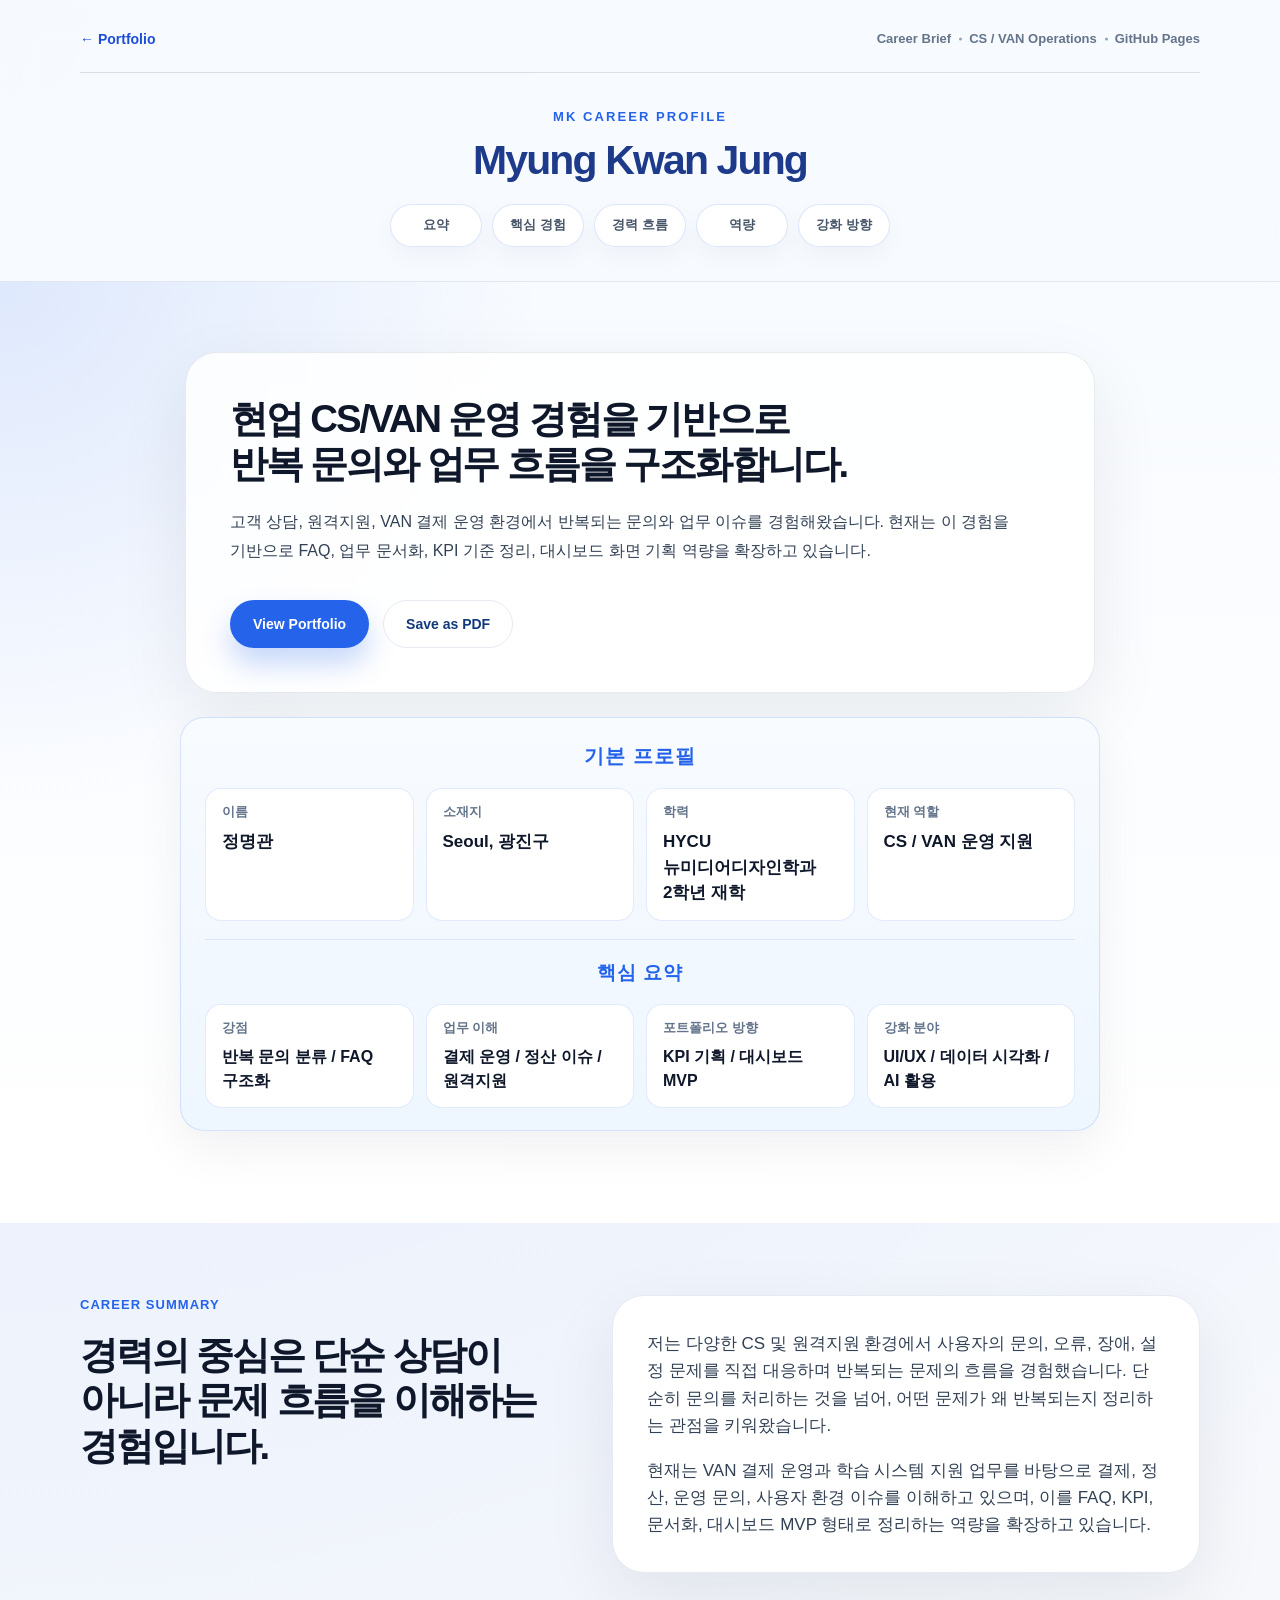
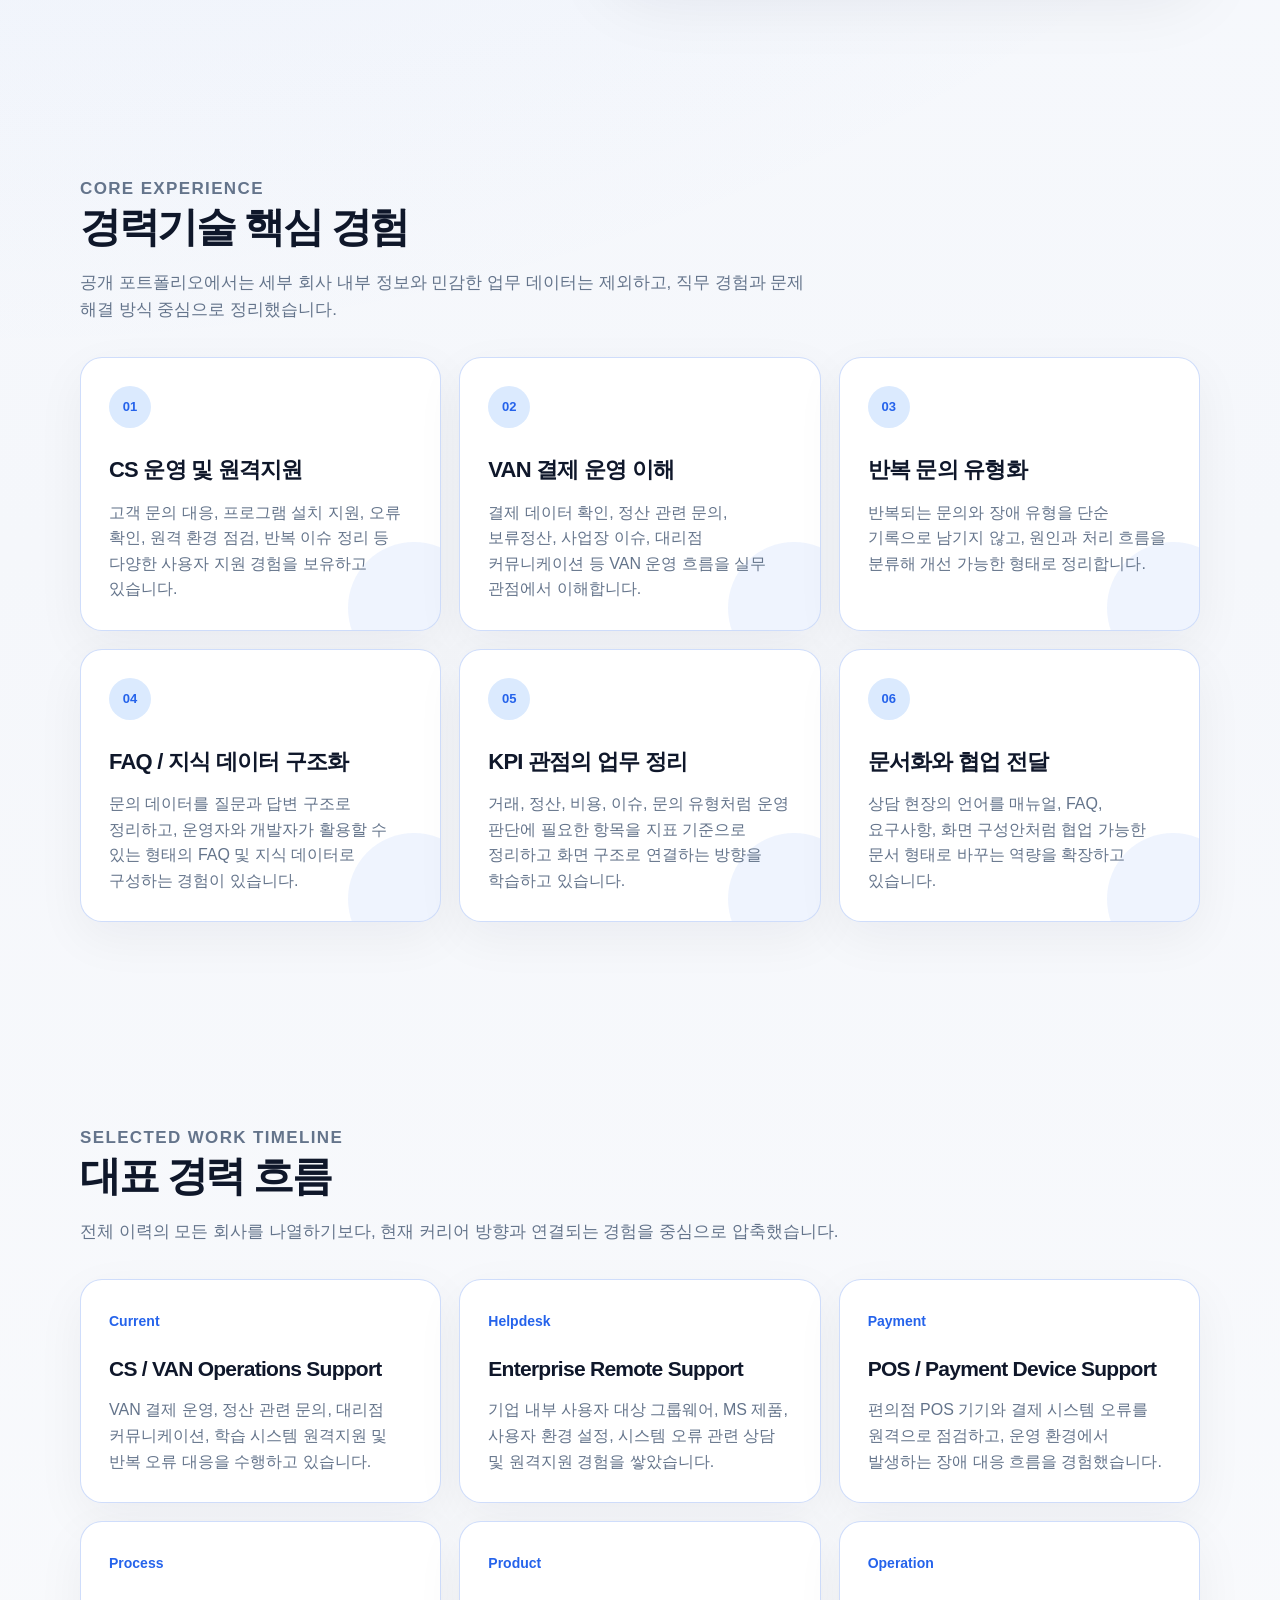
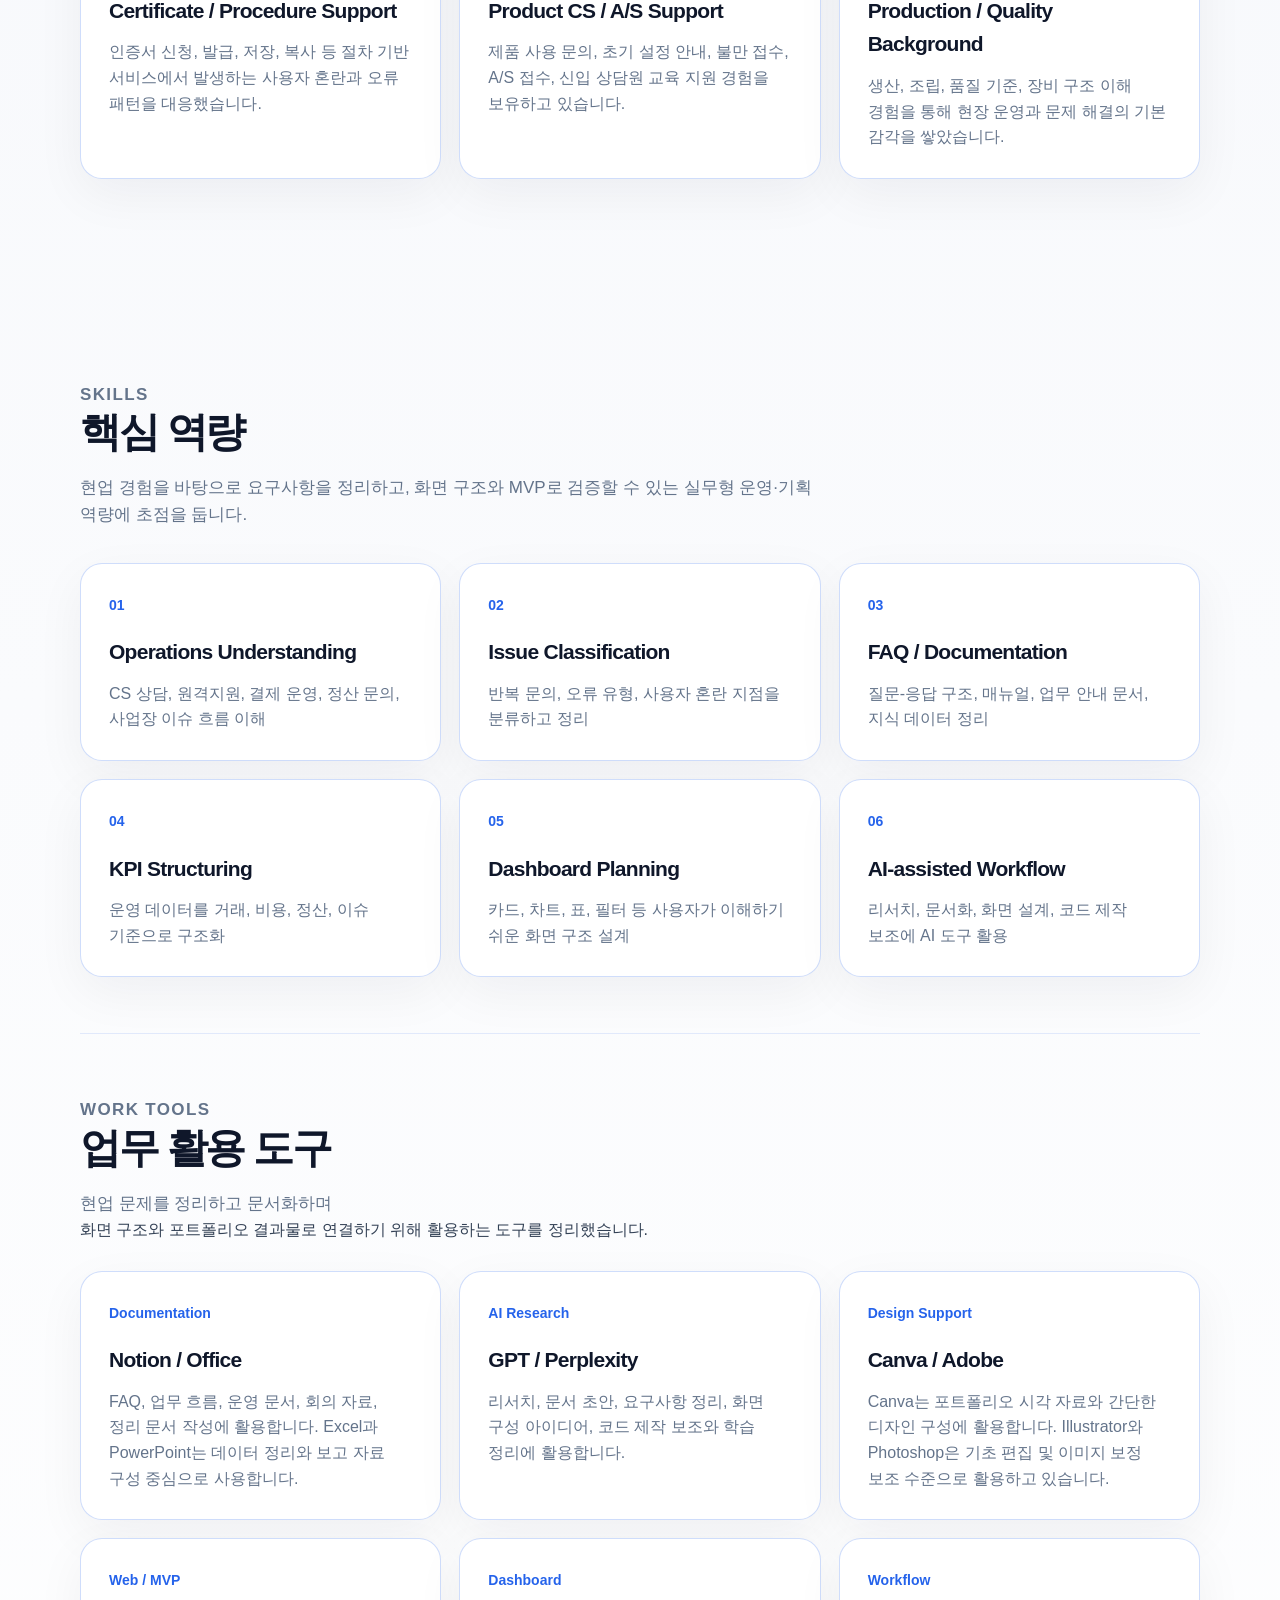
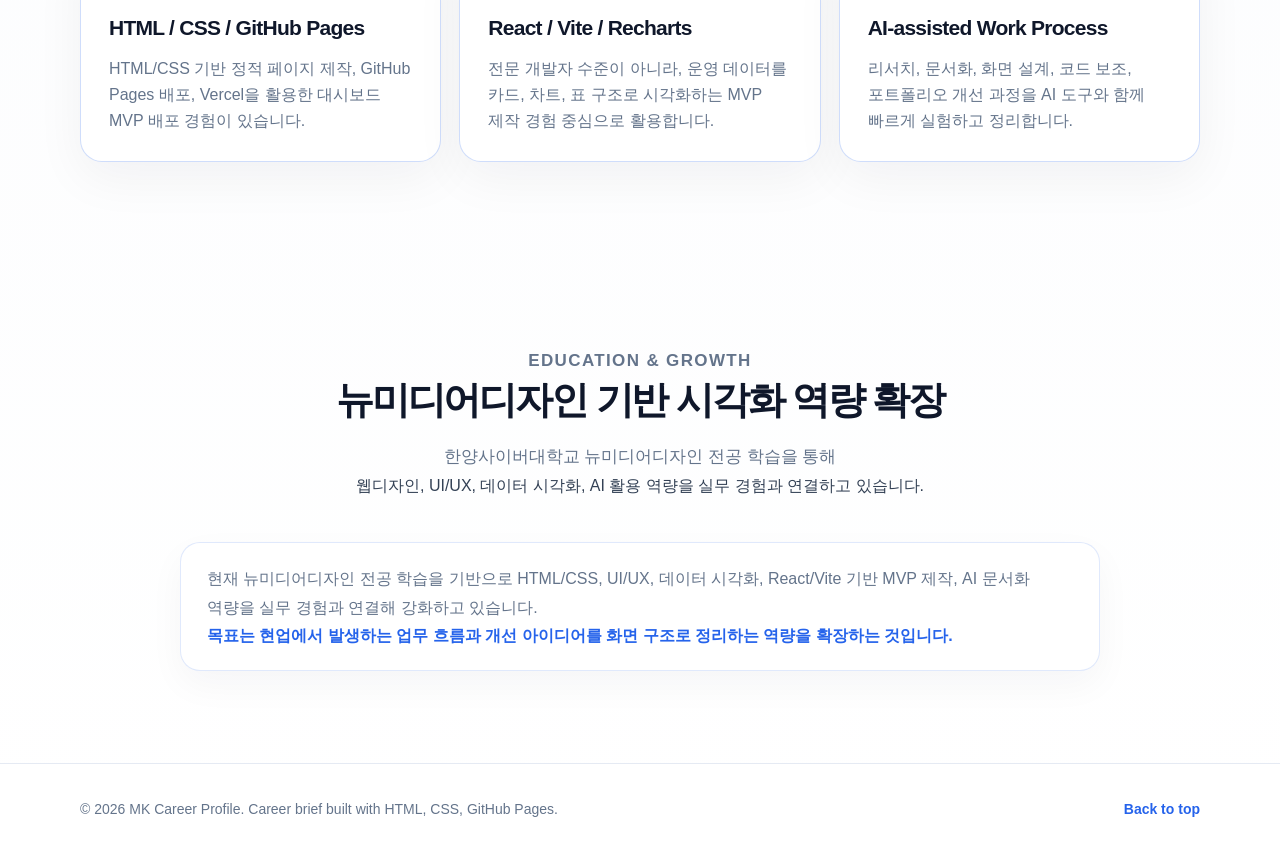
==== career.html @ b39b767b "Add final career positioning highlight" ====
<!DOCTYPE html>
<html lang="ko">
<head>
  <meta charset="UTF-8" />
  <meta name="viewport" content="width=device-width, initial-scale=1.0" />

  <title>MK Career Profile</title>

  <meta
    name="description"
    content="CS/VAN 운영 경험을 기반으로 반복 문의, 원격지원, FAQ 구조화, KPI 기획, 업무 시각화 역량을 정리한 MK의 경력기술서형 커리어 페이지입니다."
  />

  <link rel="stylesheet" href="./style.css" />
</head>

<body>
  <header class="career-document-header">
    <div class="container career-header-inner">
      <div class="career-header-top">
        <a href="./index.html" class="career-back-link">← Portfolio</a>

        <div class="career-header-meta">
          <span>Career Brief</span>
          <span>CS / VAN Operations</span>
          <span>GitHub Pages</span>
        </div>
      </div>

      <div class="career-title-row career-title-center">
        <div class="career-name-block">
          <p class="career-label">MK Career Profile</p>
          <h1>Myung Kwan Jung</h1>
        </div>

        <nav class="career-page-nav" aria-label="career page navigation">
          <a href="#summary">요약</a>
          <a href="#experience">핵심 경험</a>
          <a href="#timeline">경력 흐름</a>
          <a href="#skills">역량</a>
          <a href="#education">강화 방향</a>
        </nav>
      </div>
    </div>
  </header>

  <main id="top">
    <section class="career-intro section">
      <div class="container career-intro-stack">
        <div class="career-intro-main career-intro-compact">
          <h2>
            현업 CS/VAN 운영 경험을 기반으로<br />
            반복 문의와 업무 흐름을 구조화합니다.
          </h2>

          <p>
            고객 상담, 원격지원, VAN 결제 운영 환경에서 반복되는 문의와 업무 이슈를 경험해왔습니다.
            현재는 이 경험을 기반으로 FAQ, 업무 문서화, KPI 기준 정리, 대시보드 화면 기획 역량을
            확장하고 있습니다.
          </p>

          <div class="career-intro-actions">
            <a class="btn btn-primary" href="./index.html">
              View Portfolio
            </a>

            <button class="btn btn-secondary no-print" type="button" onclick="window.print()">
              Save as PDF
            </button>
          </div>
        </div>

        <aside class="career-profile-summary" aria-label="profile and career summary">
          <div class="summary-block">
            <p class="summary-strip-title">기본 프로필</p>

            <dl class="summary-strip-list">
              <div>
                <dt>이름</dt>
                <dd>정명관</dd> 
              </div>

              <div>
                <dt>소재지</dt>
                <dd>Seoul, 광진구</dd>
              </div>

              <div>
                <dt>학력</dt>
                <dd>HYCU 뉴미디어디자인학과 2학년 재학</dd>
              </div>

              <div>
                <dt>현재 역할</dt>
                <dd>CS / VAN 운영 지원</dd>
              </div>
            </dl>
          </div>

          <div class="summary-block">
            <p class="summary-strip-title">핵심 요약</p>

            <dl class="summary-strip-list">
              <div>
                <dt>강점</dt>
                <dd>반복 문의 분류 / FAQ 구조화</dd>
              </div>

              <div>
                <dt>업무 이해</dt>
                <dd>결제 운영 / 정산 이슈 / 원격지원</dd>
              </div>

              <div>
                <dt>포트폴리오 방향</dt>
                <dd>KPI 기획 / 대시보드 MVP</dd>
              </div>

              <div>
                <dt>강화 분야</dt>
                <dd>UI/UX / 데이터 시각화 / AI 활용</dd>
              </div>
            </dl>
          </div>
        </aside>
      </div>
    </section>

    <section id="summary" class="section about-section">
      <div class="container two-column">
        <div>
          <p class="section-kicker">Career Summary</p>
          <h2>경력의 중심은 단순 상담이 아니라 문제 흐름을 이해하는 경험입니다.</h2>
        </div>

        <div class="text-block">
          <p>
            저는 다양한 CS 및 원격지원 환경에서 사용자의 문의, 오류, 장애,
            설정 문제를 직접 대응하며 반복되는 문제의 흐름을 경험했습니다.
            단순히 문의를 처리하는 것을 넘어, 어떤 문제가 왜 반복되는지
            정리하는 관점을 키워왔습니다.
          </p>

          <p>
            현재는 VAN 결제 운영과 학습 시스템 지원 업무를 바탕으로
            결제, 정산, 운영 문의, 사용자 환경 이슈를 이해하고 있으며,
            이를 FAQ, KPI, 문서화, 대시보드 MVP 형태로 정리하는 역량을
            확장하고 있습니다.
          </p>
        </div>
      </div>
    </section>

    <section id="experience" class="section">
      <div class="container">
        <div class="section-heading">
          <p class="section-kicker">Core Experience</p>
          <h2>경력기술 핵심 경험</h2>
          <p>
            공개 포트폴리오에서는 세부 회사 내부 정보와 민감한 업무 데이터는 제외하고,
            직무 경험과 문제 해결 방식 중심으로 정리했습니다.
          </p>
        </div>

        <div class="card-grid">
          <article class="info-card">
            <span class="card-number">01</span>
            <h3>CS 운영 및 원격지원</h3>
            <p>
              고객 문의 대응, 프로그램 설치 지원, 오류 확인, 원격 환경 점검,
              반복 이슈 정리 등 다양한 사용자 지원 경험을 보유하고 있습니다.
            </p>
          </article>

          <article class="info-card">
            <span class="card-number">02</span>
            <h3>VAN 결제 운영 이해</h3>
            <p>
              결제 데이터 확인, 정산 관련 문의, 보류정산, 사업장 이슈,
              대리점 커뮤니케이션 등 VAN 운영 흐름을 실무 관점에서 이해합니다.
            </p>
          </article>

          <article class="info-card">
            <span class="card-number">03</span>
            <h3>반복 문의 유형화</h3>
            <p>
              반복되는 문의와 장애 유형을 단순 기록으로 남기지 않고,
              원인과 처리 흐름을 분류해 개선 가능한 형태로 정리합니다.
            </p>
          </article>

          <article class="info-card">
            <span class="card-number">04</span>
            <h3>FAQ / 지식 데이터 구조화</h3>
            <p>
              문의 데이터를 질문과 답변 구조로 정리하고, 운영자와 개발자가
              활용할 수 있는 형태의 FAQ 및 지식 데이터로 구성하는 경험이 있습니다.
            </p>
          </article>

          <article class="info-card">
            <span class="card-number">05</span>
            <h3>KPI 관점의 업무 정리</h3>
            <p>
              거래, 정산, 비용, 이슈, 문의 유형처럼 운영 판단에 필요한 항목을
              지표 기준으로 정리하고 화면 구조로 연결하는 방향을 학습하고 있습니다.
            </p>
          </article>

          <article class="info-card">
            <span class="card-number">06</span>
            <h3>문서화와 협업 전달</h3>
            <p>
              상담 현장의 언어를 매뉴얼, FAQ, 요구사항, 화면 구성안처럼
              협업 가능한 문서 형태로 바꾸는 역량을 확장하고 있습니다.
            </p>
          </article>
        </div>
      </div>
    </section>

    <section id="timeline" class="section">
      <div class="container">
        <div class="section-heading">
          <p class="section-kicker">Selected Work Timeline</p>
          <h2>대표 경력 흐름</h2>
          <p>
            전체 이력의 모든 회사를 나열하기보다, 현재 커리어 방향과 연결되는
            경험을 중심으로 압축했습니다.
          </p>
        </div>

        <div class="process-grid">
          <article class="process-card">
            <span>Current</span>
            <h3>CS / VAN Operations Support</h3>
            <p>
              VAN 결제 운영, 정산 관련 문의, 대리점 커뮤니케이션,
              학습 시스템 원격지원 및 반복 오류 대응을 수행하고 있습니다.
            </p>
          </article>

          <article class="process-card">
            <span>Helpdesk</span>
            <h3>Enterprise Remote Support</h3>
            <p>
              기업 내부 사용자 대상 그룹웨어, MS 제품, 사용자 환경 설정,
              시스템 오류 관련 상담 및 원격지원 경험을 쌓았습니다.
            </p>
          </article>

          <article class="process-card">
            <span>Payment</span>
            <h3>POS / Payment Device Support</h3>
            <p>
              편의점 POS 기기와 결제 시스템 오류를 원격으로 점검하고,
              운영 환경에서 발생하는 장애 대응 흐름을 경험했습니다.
            </p>
          </article>

          <article class="process-card">
            <span>Process</span>
            <h3>Certificate / Procedure Support</h3>
            <p>
              인증서 신청, 발급, 저장, 복사 등 절차 기반 서비스에서 발생하는
              사용자 혼란과 오류 패턴을 대응했습니다.
            </p>
          </article>

          <article class="process-card">
            <span>Product</span>
            <h3>Product CS / A/S Support</h3>
            <p>
              제품 사용 문의, 초기 설정 안내, 불만 접수, A/S 접수,
              신입 상담원 교육 지원 경험을 보유하고 있습니다.
            </p>
          </article>

          <article class="process-card">
            <span>Operation</span>
            <h3>Production / Quality Background</h3>
            <p>
              생산, 조립, 품질 기준, 장비 구조 이해 경험을 통해
              현장 운영과 문제 해결의 기본 감각을 쌓았습니다.
            </p>
          </article>
        </div>
      </div>
    </section>

    <section id="skills" class="section">
      <div class="container">
        <div class="section-heading">
          <p class="section-kicker">Skills</p>
          <h2>핵심 역량</h2>
          <p>
            현업 경험을 바탕으로 요구사항을 정리하고, 화면 구조와 MVP로 검증할 수 있는
            실무형 운영·기획 역량에 초점을 둡니다.
          </p>
        </div>

        <div class="process-grid">
          <article class="process-card">
            <span>01</span>
            <h3>Operations Understanding</h3>
            <p>CS 상담, 원격지원, 결제 운영, 정산 문의, 사업장 이슈 흐름 이해</p>
          </article>

          <article class="process-card">
            <span>02</span>
            <h3>Issue Classification</h3>
            <p>반복 문의, 오류 유형, 사용자 혼란 지점을 분류하고 정리</p>
          </article>

          <article class="process-card">
            <span>03</span>
            <h3>FAQ / Documentation</h3>
            <p>질문-응답 구조, 매뉴얼, 업무 안내 문서, 지식 데이터 정리</p>
          </article>

          <article class="process-card">
            <span>04</span>
            <h3>KPI Structuring</h3>
            <p>운영 데이터를 거래, 비용, 정산, 이슈 기준으로 구조화</p>
          </article>

          <article class="process-card">
            <span>05</span>
            <h3>Dashboard Planning</h3>
            <p>카드, 차트, 표, 필터 등 사용자가 이해하기 쉬운 화면 구조 설계</p>
          </article>

          <article class="process-card">
            <span>06</span>
            <h3>AI-assisted Workflow</h3>
            <p>리서치, 문서화, 화면 설계, 코드 제작 보조에 AI 도구 활용</p>
          </article>
        </div>

        <div class="tool-stack-panel">
          <div class="section-heading tool-stack-heading">
            <p class="section-kicker">Work Tools</p>
            <h2>업무 활용 도구</h2>
            <p>
              현업 문제를 정리하고 문서화하며</p>
              화면 구조와 포트폴리오 결과물로 연결하기 위해 활용하는 도구를 정리했습니다.
            </p>
          </div>

          <div class="process-grid tool-stack-grid">
            <article class="process-card tool-card">
              <span>Documentation</span>
              <h3>Notion / Office</h3>
              <p>
                FAQ, 업무 흐름, 운영 문서, 회의 자료, 정리 문서 작성에 활용합니다.
                Excel과 PowerPoint는 데이터 정리와 보고 자료 구성 중심으로 사용합니다.
              </p>
            </article>

            <article class="process-card tool-card">
              <span>AI Research</span>
              <h3>GPT / Perplexity</h3>
              <p>
                리서치, 문서 초안, 요구사항 정리, 화면 구성 아이디어,
                코드 제작 보조와 학습 정리에 활용합니다.
              </p>
            </article>

            <article class="process-card tool-card">
              <span>Design Support</span>
              <h3>Canva / Adobe</h3>
              <p>
                Canva는 포트폴리오 시각 자료와 간단한 디자인 구성에 활용합니다.
                Illustrator와 Photoshop은 기초 편집 및 이미지 보정 보조 수준으로
                활용하고 있습니다.
              </p>
            </article>

            <article class="process-card tool-card">
              <span>Web / MVP</span>
              <h3>HTML / CSS / GitHub Pages</h3>
              <p>
                HTML/CSS 기반 정적 페이지 제작, GitHub Pages 배포,
                Vercel을 활용한 대시보드 MVP 배포 경험이 있습니다.
              </p>
            </article>

            <article class="process-card tool-card">
              <span>Dashboard</span>
              <h3>React / Vite / Recharts</h3>
              <p>
                전문 개발자 수준이 아니라, 운영 데이터를 카드, 차트, 표 구조로
                시각화하는 MVP 제작 경험 중심으로 활용합니다.
              </p>
            </article>

            <article class="process-card tool-card">
              <span>Workflow</span>
              <h3>AI-assisted Work Process</h3>
              <p>
                리서치, 문서화, 화면 설계, 코드 보조, 포트폴리오 개선 과정을
                AI 도구와 함께 빠르게 실험하고 정리합니다.
              </p>
            </article>
          </div>
        </div>
      </div>
    </section>

    <section id="education" class="section learning-section">
      <div class="container learning-stack">
        <div class="learning-heading-center">
          <p class="section-kicker">Education & Growth</p>
          <h2>뉴미디어디자인 기반 시각화 역량 확장</h2>
          <p>
            한양사이버대학교 뉴미디어디자인 전공 학습을 통해 </p>웹디자인, UI/UX,
            데이터 시각화, AI 활용 역량을 실무 경험과 연결하고 있습니다.
          </p>
        </div>

        <div class="learning-note-wide">
          <p>
            현재 뉴미디어디자인 전공 학습을 기반으로 HTML/CSS, UI/UX, 데이터 시각화,
            React/Vite 기반 MVP 제작, AI 문서화 역량을 실무 경험과 연결해 강화하고 있습니다.
           </p><span class="career-highlight-text">
           목표는 현업에서 발생하는 업무 흐름과 개선 아이디어를 화면 구조로 정리하는 역량을 확장하는 것입니다.
           </span>
          </p>
         </div>
      </div>
    </section>
  </main>

  <footer class="site-footer">
    <div class="container footer-inner">
      <p>© 2026 MK Career Profile. Career brief built with HTML, CSS, GitHub Pages.</p>
      <a href="#top">Back to top</a>
    </div>
  </footer>
</body>
</html>
---- style.css ----
:root {
  --bg: #f5f7fb;
  --surface: #ffffff;
  --surface-soft: #eef4ff;
  --navy: #0f172a;
  --blue-deep: #123a7a;
  --blue: #2563eb;
  --blue-light: #dbeafe;
  --text: #334155;
  --muted: #64748b;
  --line: #e5eaf3;
  --white: #ffffff;
  --shadow: 0 24px 70px rgba(15, 23, 42, 0.08);
  --radius-lg: 32px;
  --radius-md: 22px;
}

* {
  box-sizing: border-box;
}

html {
  scroll-behavior: smooth;
}

body {
  margin: 0;
  font-family: -apple-system, BlinkMacSystemFont, "Segoe UI", "Noto Sans KR",
    "Apple SD Gothic Neo", Arial, sans-serif;
  color: var(--text);
  background:
    radial-gradient(circle at top left, rgba(37, 99, 235, 0.12), transparent 34%),
    linear-gradient(180deg, #f8fbff 0%, var(--bg) 38%, #ffffff 100%);
  line-height: 1.6;
}

a {
  color: inherit;
  text-decoration: none;
}

.container {
  width: min(1120px, calc(100% - 40px));
  margin: 0 auto;
}

.section {
  padding: 92px 0;
}

/* Common header */

.site-header {
  position: sticky;
  top: 0;
  z-index: 20;
  border-bottom: 1px solid rgba(226, 232, 240, 0.9);
  background: rgba(248, 251, 255, 0.82);
  backdrop-filter: blur(18px);
}

.header-inner {
  min-height: 72px;
  display: flex;
  align-items: center;
  justify-content: space-between;
  gap: 28px;
}

.logo {
  display: inline-flex;
  align-items: center;
  gap: 10px;
  color: var(--navy);
  font-weight: 800;
  letter-spacing: -0.02em;
}

.logo-dot {
  width: 12px;
  height: 12px;
  border-radius: 999px;
  background: var(--blue);
  box-shadow: 0 0 0 6px rgba(37, 99, 235, 0.12);
}

.nav {
  display: flex;
  align-items: center;
  gap: 22px;
  color: var(--muted);
  font-size: 14px;
  font-weight: 700;
}

.nav a:hover {
  color: var(--blue);
}

/* Buttons */

.btn {
  display: inline-flex;
  align-items: center;
  justify-content: center;
  min-height: 48px;
  padding: 0 22px;
  border: 1px solid transparent;
  border-radius: 999px;
  font-size: 14px;
  font-weight: 800;
  cursor: pointer;
  transition:
    transform 0.2s ease,
    box-shadow 0.2s ease,
    background 0.2s ease,
    color 0.2s ease,
    border-color 0.2s ease;
}

.btn:hover {
  transform: translateY(-2px);
}

.btn-primary {
  color: var(--white);
  background: var(--blue);
  box-shadow: 0 16px 28px rgba(37, 99, 235, 0.25);
}

.btn-primary:hover {
  background: #1d4ed8;
}

.btn-secondary {
  color: var(--blue-deep);
  background: var(--white);
  border-color: var(--line);
}

.btn-secondary:hover {
  border-color: rgba(37, 99, 235, 0.35);
  box-shadow: var(--shadow);
}

.btn-white {
  color: var(--blue-deep);
  background: var(--white);
}

.btn-ghost {
  color: var(--white);
  border-color: rgba(255, 255, 255, 0.35);
  background: rgba(255, 255, 255, 0.08);
}

/* Portfolio hero */

.hero {
  padding-top: 96px;
}

.hero-grid {
  display: grid;
  grid-template-columns: minmax(0, 1.1fr) minmax(340px, 0.9fr);
  gap: 54px;
  align-items: center;
}

.eyebrow,
.section-kicker {
  margin: 0 0 16px;
  color: var(--blue);
  font-size: 13px;
  font-weight: 900;
  letter-spacing: 0.08em;
  text-transform: uppercase;
}

.section-kicker.light {
  color: #bfdbfe;
}

.hero h1,
.section-heading h2,
.two-column h2,
.project-card h2,
.learning-grid h2,
.learning-heading-center h2,
.contact-card h2 {
  margin: 0;
  color: var(--navy);
  line-height: 1.08;
  letter-spacing: -0.055em;
  word-break: keep-all;
}

.hero h1 {
  max-width: 820px;
  font-size: clamp(38px, 4.2vw, 58px);
  line-height: 1.16;
}

.hero-description {
  max-width: 690px;
  margin: 28px 0 0;
  color: var(--text);
  font-size: 18px;
  word-break: keep-all;
}

.hero-actions,
.project-actions,
.contact-actions,
.career-intro-actions {
  display: flex;
  flex-wrap: wrap;
  gap: 14px;
  margin-top: 34px;
}

.hero-tags {
  display: flex;
  flex-wrap: wrap;
  gap: 10px;
  margin-top: 28px;
}

.hero-tags span {
  min-height: 34px;
  padding: 7px 13px;
  border: 1px solid var(--line);
  border-radius: 999px;
  background: rgba(255, 255, 255, 0.75);
  color: var(--muted);
  font-size: 13px;
  font-weight: 700;
}

.hero-panel {
  padding: 18px;
  border: 1px solid rgba(226, 232, 240, 0.95);
  border-radius: var(--radius-lg);
  background: rgba(255, 255, 255, 0.72);
  box-shadow: var(--shadow);
}

.panel-card {
  padding: 28px;
  border-radius: 26px;
  background: var(--surface-soft);
}

.panel-main {
  color: var(--white);
  background:
    radial-gradient(circle at top right, rgba(96, 165, 250, 0.58), transparent 28%),
    linear-gradient(135deg, #0f2d5f 0%, #174ea6 100%);
}

.panel-label {
  margin: 0 0 12px;
  color: #bfdbfe;
  font-size: 13px;
  font-weight: 800;
  letter-spacing: 0.08em;
  text-transform: uppercase;
}

.panel-main h2 {
  margin: 0 0 12px;
  color: var(--white);
  font-size: 32px;
  line-height: 1.1;
  letter-spacing: -0.04em;
}

.metric-grid {
  display: grid;
  grid-template-columns: repeat(2, 1fr);
  gap: 12px;
  margin-top: 12px;
}

.metric-card {
  min-height: 116px;
  padding: 20px;
  border: 1px solid var(--line);
  border-radius: 22px;
  background: var(--white);
}

.metric-card strong {
  display: block;
  color: var(--blue-deep);
  font-size: 30px;
  line-height: 1;
}

.metric-card span {
  display: block;
  margin-top: 10px;
  color: var(--muted);
  font-size: 13px;
  font-weight: 700;
}

/* Common sections */

.about-section {
  padding-top: 72px;
}

.two-column {
  display: grid;
  grid-template-columns: 0.88fr 1.12fr;
  gap: 70px;
  align-items: start;
}

.two-column h2,
.learning-grid h2 {
  font-size: clamp(30px, 3vw, 42px);
  line-height: 1.18;
}

.text-block {
  padding: 34px;
  border: 1px solid var(--line);
  border-radius: var(--radius-lg);
  background: var(--surface);
  box-shadow: var(--shadow);
}

.text-block p {
  margin: 0;
  font-size: 17px;
}

.text-block p + p {
  margin-top: 18px;
}

.profile-card {
  width: 100%;
  max-width: 420px;
  margin-top: 28px;
  overflow: hidden;
  border: 1px solid var(--line);
  border-radius: 30px;
  background: var(--surface);
  box-shadow: var(--shadow);
}

.profile-card img {
  display: block;
  width: 100%;
  height: 420px;
  object-fit: cover;
  object-position: center;
  border-bottom: 1px solid var(--line);
}

.profile-card div {
  padding: 22px;
}

.profile-card strong {
  display: block;
  color: var(--navy);
  font-size: 24px;
  line-height: 1;
}

.profile-card span {
  display: block;
  margin-top: 10px;
  color: var(--muted);
  font-size: 14px;
  font-weight: 800;
}

.about-text-card {
  margin-top: 285px;
}

.section-heading {
  max-width: 760px;
  margin-bottom: 34px;
}

.section-heading h2 {
  font-size: clamp(30px, 3.2vw, 44px);
  line-height: 1.18;
}

.section-heading p {
  margin: 18px 0 0;
  color: var(--muted);
  font-size: 17px;
  word-break: keep-all;
}

#capabilities .section-heading {
  max-width: 100%;
}

#capabilities .section-heading h2 {
  white-space: nowrap;
  font-size: clamp(26px, 2.25vw, 34px);
}

/* Cards */

.card-grid,
.process-grid {
  display: grid;
  grid-template-columns: repeat(3, 1fr);
  gap: 18px;
}

.info-card,
.process-card {
  position: relative;
  padding: 28px;
  border: 1.5px solid rgba(37, 99, 235, 0.22);
  border-radius: var(--radius-md);
  background: var(--surface);
  box-shadow: 0 16px 50px rgba(15, 23, 42, 0.05);
}

.info-card {
  min-height: 250px;
  overflow: hidden;
  cursor: pointer;
  transition:
    transform 0.22s ease,
    box-shadow 0.22s ease,
    border-color 0.22s ease,
    background 0.22s ease,
    color 0.22s ease;
}

.info-card::after {
  content: "";
  position: absolute;
  right: -40px;
  bottom: -44px;
  width: 132px;
  height: 132px;
  border-radius: 999px;
  background: rgba(37, 99, 235, 0.07);
}

.card-number {
  display: inline-flex;
  align-items: center;
  justify-content: center;
  width: 42px;
  height: 42px;
  border-radius: 999px;
  color: var(--blue);
  background: var(--blue-light);
  font-size: 13px;
  font-weight: 900;
}

.info-card h3,
.process-card h3 {
  margin: 24px 0 12px;
  color: var(--navy);
  font-size: 22px;
  letter-spacing: -0.035em;
}

.process-card h3 {
  margin-top: 18px;
  font-size: 21px;
}

.info-card p,
.process-card p {
  position: relative;
  z-index: 1;
  margin: 0;
  color: var(--muted);
  word-break: keep-all;
}

.process-card span {
  color: var(--blue);
  font-size: 14px;
  font-weight: 900;
}

#capabilities .info-card:hover,
#experience .info-card:hover {
  transform: translateY(-6px);
  color: var(--white);
  border-color: rgba(147, 197, 253, 0.72);
  background:
    radial-gradient(circle at top right, rgba(96, 165, 250, 0.52), transparent 32%),
    linear-gradient(135deg, #123a7a 0%, #2563eb 100%);
  box-shadow: 0 28px 80px rgba(37, 99, 235, 0.28);
}

#capabilities .info-card:hover h3,
#capabilities .info-card:hover p,
#experience .info-card:hover h3,
#experience .info-card:hover p {
  color: var(--white);
}

#capabilities .info-card:hover .card-number,
#experience .info-card:hover .card-number {
  color: var(--blue-deep);
  background: var(--white);
}

/* Project */

.project-section {
  padding-top: 74px;
}

.project-card {
  display: grid;
  grid-template-columns: minmax(0, 1.08fr) minmax(320px, 0.92fr);
  gap: 34px;
  align-items: center;
  padding: 44px;
  overflow: hidden;
  border-radius: 38px;
  background:
    radial-gradient(circle at top right, rgba(96, 165, 250, 0.48), transparent 32%),
    linear-gradient(135deg, #0b1f45 0%, #123a7a 44%, #1d4ed8 100%);
  box-shadow: 0 30px 90px rgba(15, 23, 42, 0.22);
}

.project-content h2 {
  color: var(--white);
  font-size: clamp(32px, 3.4vw, 46px);
  line-height: 1.16;
}

.project-content p {
  margin: 22px 0 0;
  color: #dbeafe;
  font-size: 17px;
}

.project-list {
  display: grid;
  gap: 10px;
  margin: 26px 0 0;
  padding: 0;
  list-style: none;
}

.project-list li {
  position: relative;
  padding-left: 24px;
  color: #eff6ff;
}

.project-list li::before {
  content: "";
  position: absolute;
  left: 0;
  top: 0.68em;
  width: 9px;
  height: 9px;
  border-radius: 999px;
  background: #93c5fd;
}

.dashboard-preview {
  padding: 24px;
  border: 1px solid rgba(255, 255, 255, 0.22);
  border-radius: 30px;
  background: rgba(255, 255, 255, 0.12);
  backdrop-filter: blur(18px);
}

.preview-top {
  display: flex;
  gap: 8px;
  margin-bottom: 22px;
}

.preview-top span {
  width: 10px;
  height: 10px;
  border-radius: 999px;
  background: rgba(255, 255, 255, 0.62);
}

.preview-stat {
  padding: 20px;
  border-radius: 22px;
  background: var(--white);
}

.preview-stat p {
  margin: 0;
  color: var(--muted);
  font-size: 13px;
  font-weight: 800;
}

.preview-stat strong {
  display: block;
  margin-top: 6px;
  color: var(--navy);
  font-size: 38px;
  line-height: 1;
}

.preview-bars {
  display: flex;
  align-items: end;
  gap: 12px;
  height: 150px;
  margin: 24px 0;
  padding: 18px;
  border-radius: 22px;
  background: rgba(255, 255, 255, 0.12);
}

.preview-bars span {
  flex: 1;
  min-height: 24px;
  border-radius: 999px 999px 6px 6px;
  background: linear-gradient(180deg, #bfdbfe 0%, #60a5fa 100%);
}

.preview-row {
  display: flex;
  align-items: center;
  justify-content: space-between;
  gap: 18px;
  padding: 15px 16px;
  border-radius: 16px;
  color: #dbeafe;
  background: rgba(255, 255, 255, 0.1);
}

.preview-row + .preview-row {
  margin-top: 10px;
}

.preview-row strong {
  color: var(--white);
}

/* Learning */

.learning-section {
  padding-top: 72px;
}

.learning-grid {
  display: grid;
  grid-template-columns: 1fr 1fr;
  gap: 46px;
  align-items: center;
}

.learning-grid p {
  margin: 22px 0 0;
  color: var(--muted);
  font-size: 17px;
  word-break: keep-all;
}

.learning-list {
  display: grid;
  grid-template-columns: repeat(2, 1fr);
  gap: 14px;
}

.learning-list span {
  display: flex;
  align-items: center;
  min-height: 68px;
  padding: 0 20px;
  border: 1px solid var(--line);
  border-radius: 18px;
  background: var(--surface);
  color: var(--blue-deep);
  font-weight: 900;
  box-shadow: 0 14px 36px rgba(15, 23, 42, 0.05);
}

.learning-stack {
  display: grid;
  gap: 24px;
}

.learning-heading-center {
  max-width: 860px;
  margin: 0 auto;
  text-align: center;
}

.learning-heading-center h2 {
  font-size: clamp(30px, 3vw, 42px);
  line-height: 1.18;
}

.learning-heading-center p {
  margin: 20px auto 0;
  max-width: 760px;
  color: var(--muted);
  font-size: 17px;
  line-height: 1.8;
  word-break: keep-all;
}

.learning-note,
.learning-note-wide {
  max-width: 920px;
  margin: 0 auto;
  padding: 22px 26px;
  border: 1px solid rgba(37, 99, 235, 0.14);
  border-radius: 20px;
  background: var(--surface);
  box-shadow: 0 14px 36px rgba(15, 23, 42, 0.04);
}

.learning-note p,
.learning-note-wide p {
  margin: 0;
  color: var(--muted);
  font-size: 16px;
  line-height: 1.8;
  word-break: keep-all;
}

/* Contact */

.contact-section {
  padding-top: 72px;
}

.contact-card {
  display: grid;
  grid-template-columns: minmax(0, 1fr) auto;
  gap: 34px;
  align-items: center;
  padding: 42px;
  border-radius: 34px;
  background:
    radial-gradient(circle at top right, rgba(147, 197, 253, 0.42), transparent 30%),
    linear-gradient(135deg, #102a5c 0%, #1d4ed8 100%);
  box-shadow: 0 28px 80px rgba(37, 99, 235, 0.22);
}

.contact-card h2 {
  max-width: 760px;
  color: var(--white);
  font-size: clamp(28px, 3vw, 40px);
  line-height: 1.18;
}

.contact-card p {
  max-width: 760px;
  margin: 18px 0 0;
  color: #dbeafe;
  word-break: keep-all;
}

.contact-actions {
  justify-content: flex-end;
}

/* Footer */

.site-footer {
  padding: 34px 0;
  border-top: 1px solid var(--line);
  background: var(--white);
}

.footer-inner {
  display: flex;
  align-items: center;
  justify-content: space-between;
  gap: 18px;
  color: var(--muted);
  font-size: 14px;
}

.footer-inner p {
  margin: 0;
}

.footer-inner a {
  color: var(--blue);
  font-weight: 800;
}

/* Career header */

.career-document-header {
  background: rgba(248, 251, 255, 0.94);
  border-bottom: 1px solid rgba(148, 163, 184, 0.22);
  backdrop-filter: blur(18px);
}

.career-header-inner {
  padding: 28px 0 34px;
}

.career-header-top {
  display: flex;
  align-items: center;
  justify-content: space-between;
  gap: 16px;
  padding-bottom: 22px;
  border-bottom: 1px solid rgba(15, 23, 42, 0.12);
}

.career-back-link {
  color: #1d4ed8;
  font-size: 14px;
  font-weight: 800;
}

.career-header-meta {
  display: flex;
  align-items: center;
  gap: 18px;
  color: var(--muted);
  font-size: 13px;
  font-weight: 700;
}

.career-header-meta span {
  position: relative;
}

.career-header-meta span + span::before {
  content: "";
  position: absolute;
  left: -10px;
  top: 50%;
  width: 3px;
  height: 3px;
  border-radius: 999px;
  background: #94a3b8;
  transform: translateY(-50%);
}

.career-title-row {
  display: flex;
  align-items: flex-end;
  justify-content: space-between;
  gap: 32px;
  padding-top: 34px;
}

.career-title-center {
  flex-direction: column;
  align-items: center;
  justify-content: center;
  gap: 22px;
  text-align: center;
}

.career-name-block {
  width: 100%;
}

.career-label {
  margin: 0 0 10px;
  color: var(--blue);
  font-size: 13px;
  font-weight: 900;
  letter-spacing: 0.16em;
  text-transform: uppercase;
}

.career-title-row h1 {
  margin: 0;
  color: #1e3a8a;
  font-size: clamp(28px, 3.2vw, 46px);
  line-height: 1.08;
  letter-spacing: -0.045em;
  font-weight: 800;
}

.career-page-nav {
  display: flex;
  flex-wrap: wrap;
  justify-content: center;
  gap: 10px;
  max-width: 100%;
}

.career-page-nav a {
  min-width: 92px;
  padding: 10px 14px;
  border: 1px solid rgba(37, 99, 235, 0.16);
  border-radius: 999px;
  background: var(--white);
  color: #475569;
  font-size: 13px;
  font-weight: 800;
  box-shadow: 0 10px 24px rgba(15, 23, 42, 0.04);
}

.career-page-nav a:hover {
  color: var(--blue);
  border-color: rgba(37, 99, 235, 0.35);
  transform: translateY(-1px);
}

/* Career intro */

.career-intro {
  padding-top: 70px;
  background:
    radial-gradient(circle at top left, rgba(37, 99, 235, 0.12), transparent 34%),
    linear-gradient(180deg, #f8fbff 0%, #ffffff 100%);
}

.career-intro-stack {
  display: grid;
  gap: 24px;
}

.career-intro-main {
  max-width: 920px;
  margin: 0 auto;
  padding: 44px;
  border: 1px solid rgba(148, 163, 184, 0.22);
  border-radius: 32px;
  background: rgba(255, 255, 255, 0.84);
  box-shadow: var(--shadow);
}

.career-intro-main h2 {
  margin: 0 0 22px;
  color: var(--navy);
  font-size: clamp(30px, 3vw, 44px);
  line-height: 1.16;
  letter-spacing: -0.055em;
  word-break: keep-all;
}

.career-intro-main p {
  max-width: 820px;
  margin: 0;
  color: #334155;
  font-size: 16px;
  line-height: 1.8;
  word-break: keep-all;
}

/* Career profile summary */

.career-profile-summary {
  max-width: 920px;
  width: 100%;
  margin: 0 auto;
  padding: 22px 24px;
  border: 1px solid rgba(37, 99, 235, 0.16);
  border-radius: 24px;
  background: linear-gradient(180deg, #f8fbff 0%, #eef6ff 100%);
  box-shadow: 0 18px 50px rgba(15, 23, 42, 0.06);
}

.summary-block + .summary-block {
  margin-top: 18px;
  padding-top: 18px;
  border-top: 1px solid rgba(37, 99, 235, 0.12);
}

.summary-strip-title {
  margin: 0 0 16px;
  text-align: center;
  color: var(--blue);
  font-size: 19px;
  font-weight: 900;
  letter-spacing: 0.06em;
}

.summary-strip-list {
  display: grid;
  grid-template-columns: repeat(4, minmax(0, 1fr));
  gap: 12px;
  margin: 0;
}

.summary-strip-list div {
  min-height: 76px;
  padding: 14px 16px;
  border: 1px solid rgba(37, 99, 235, 0.13);
  border-radius: 16px;
  background: var(--white);
}

.summary-strip-list dt {
  margin-bottom: 8px;
  color: var(--muted);
  font-size: 13px;
  font-weight: 900;
  line-height: 1.4;
  word-break: keep-all;
}

.summary-strip-list dd {
  margin: 0;
  color: var(--navy);
  font-size: 16px;
  font-weight: 900;
  line-height: 1.5;
  word-break: keep-all;
  overflow-wrap: normal;
}

.career-quick-tags {
  display: none !important;
}

/* Print */

@media print {
  .site-header,
  .career-document-header,
  .career-page-nav,
  .career-intro-actions,
  .hero-actions,
  .hero-tags,
  .site-footer,
  .no-print {
    display: none !important;
  }

  body {
    background: #ffffff !important;
    color: var(--navy) !important;
  }

  .container {
    width: 100% !important;
    max-width: 960px !important;
  }

  .section {
    padding: 22px 0 !important;
  }

  .career-intro {
    padding-top: 20px !important;
    background: #ffffff !important;
  }

  .career-intro-main,
  .career-profile-summary,
  .text-block,
  .info-card,
  .process-card,
  .learning-note,
  .learning-note-wide,
  .project-card,
  .contact-card {
    box-shadow: none !important;
    break-inside: avoid;
  }

  .career-intro-main {
    padding: 24px !important;
  }

  .career-intro-main h2 {
    font-size: 28px !important;
    line-height: 1.25 !important;
  }

  .career-intro-main p,
  .text-block p,
  .section-heading p,
  .learning-note-wide p {
    font-size: 13px !important;
    line-height: 1.65 !important;
  }

  .career-profile-summary {
    padding: 16px 18px !important;
  }

  .summary-strip-title {
    margin-bottom: 10px !important;
    font-size: 13px !important;
  }

  .summary-strip-list {
    grid-template-columns: repeat(2, 1fr) !important;
    gap: 8px !important;
  }

  .summary-strip-list div {
    min-height: auto !important;
    padding: 10px 12px !important;
  }

  .summary-strip-list dt {
    font-size: 10px !important;
  }

  .summary-strip-list dd {
    font-size: 12px !important;
    line-height: 1.35 !important;
  }

  .card-grid,
  .process-grid {
    grid-template-columns: repeat(2, 1fr) !important;
    gap: 10px !important;
  }

  .info-card,
  .process-card {
    min-height: auto !important;
    padding: 16px !important;
  }

  .info-card h3,
  .process-card h3 {
    margin: 10px 0 6px !important;
    font-size: 15px !important;
  }

  .info-card p,
  .process-card p {
    font-size: 12px !important;
    line-height: 1.55 !important;
  }

  .card-number {
    width: 28px !important;
    height: 28px !important;
    font-size: 11px !important;
  }

  .learning-list {
    display: none !important;
  }
}

/* Responsive */

@media (max-width: 920px) {
  .hero-grid,
  .two-column,
  .project-card,
  .learning-grid,
  .contact-card {
    grid-template-columns: 1fr;
  }

  .card-grid,
  .process-grid {
    grid-template-columns: repeat(2, 1fr);
  }

  .summary-strip-list {
    grid-template-columns: repeat(2, minmax(0, 1fr));
  }

  .career-header-top,
  .career-title-row {
    align-items: center;
    flex-direction: column;
  }

  .career-header-meta {
    flex-wrap: wrap;
    justify-content: center;
  }
}

@media (max-width: 720px) {
  .container {
    width: min(100% - 28px, 1120px);
  }

  .header-inner {
    align-items: flex-start;
    flex-direction: column;
    padding: 18px 0;
  }

  .nav {
    width: 100%;
    gap: 14px;
    overflow-x: auto;
    padding-bottom: 4px;
    white-space: nowrap;
  }

  .hero h1 {
    font-size: 40px;
  }

  .hero-description {
    font-size: 16px;
  }

  .metric-grid,
  .card-grid,
  .process-grid,
  .learning-list,
  .summary-strip-list {
    grid-template-columns: 1fr;
  }

  .project-card,
  .contact-card,
  .career-intro-main,
  .career-profile-summary {
    padding: 28px;
    border-radius: 28px;
  }

  .dashboard-preview {
    padding: 18px;
  }

  .footer-inner {
    align-items: flex-start;
    flex-direction: column;
  }

  #capabilities .section-heading h2 {
    white-space: normal;
    font-size: 34px;
  }
}

@media (max-width: 420px) {
  .hero h1 {
    font-size: 34px;
  }

  .career-title-row h1 {
    font-size: 42px;
  }

  .btn {
    width: 100%;
  }

  .hero-actions,
  .project-actions,
  .contact-actions,
  .career-intro-actions {
    width: 100%;
  }
}
/* Basic profile emphasis */
.summary-block:first-child .summary-strip-title {
  font-size: 20px;
}

.summary-block:first-child dt {
  font-size: 13px;
}

.summary-block:first-child dd {
  font-size: 17px;
}
/* Tool stack panel spacing */
.tool-stack-panel {
  margin-top: 56px;
  padding-top: 44px;
  border-top: 1px solid rgba(37, 99, 235, 0.12);
}

.tool-stack-heading {
  margin-bottom: 28px;
}

.tool-stack-grid {
  margin-top: 0;
}

/* Tool cards hover interaction */
.tool-card {
  cursor: pointer;
  transition:
    transform 0.22s ease,
    box-shadow 0.22s ease,
    border-color 0.22s ease,
    background 0.22s ease,
    color 0.22s ease;
}

.tool-card:hover {
  transform: translateY(-6px);
  color: var(--white);
  border-color: rgba(147, 197, 253, 0.72);
  background:
    radial-gradient(circle at top right, rgba(96, 165, 250, 0.52), transparent 32%),
    linear-gradient(135deg, #123a7a 0%, #2563eb 100%);
  box-shadow: 0 28px 80px rgba(37, 99, 235, 0.28);
}

.tool-card:hover h3,
.tool-card:hover p,
.tool-card:hover span {
  color: var(--white);
}

/* Print safety for tool cards */
@media print {
  .tool-stack-panel {
    margin-top: 28px !important;
    padding-top: 22px !important;
  }

  .tool-card {
    box-shadow: none !important;
  }
}
 /* Career final highlight text */
.career-highlight-text {
  color: var(--blue);
  font-weight: 900;
}
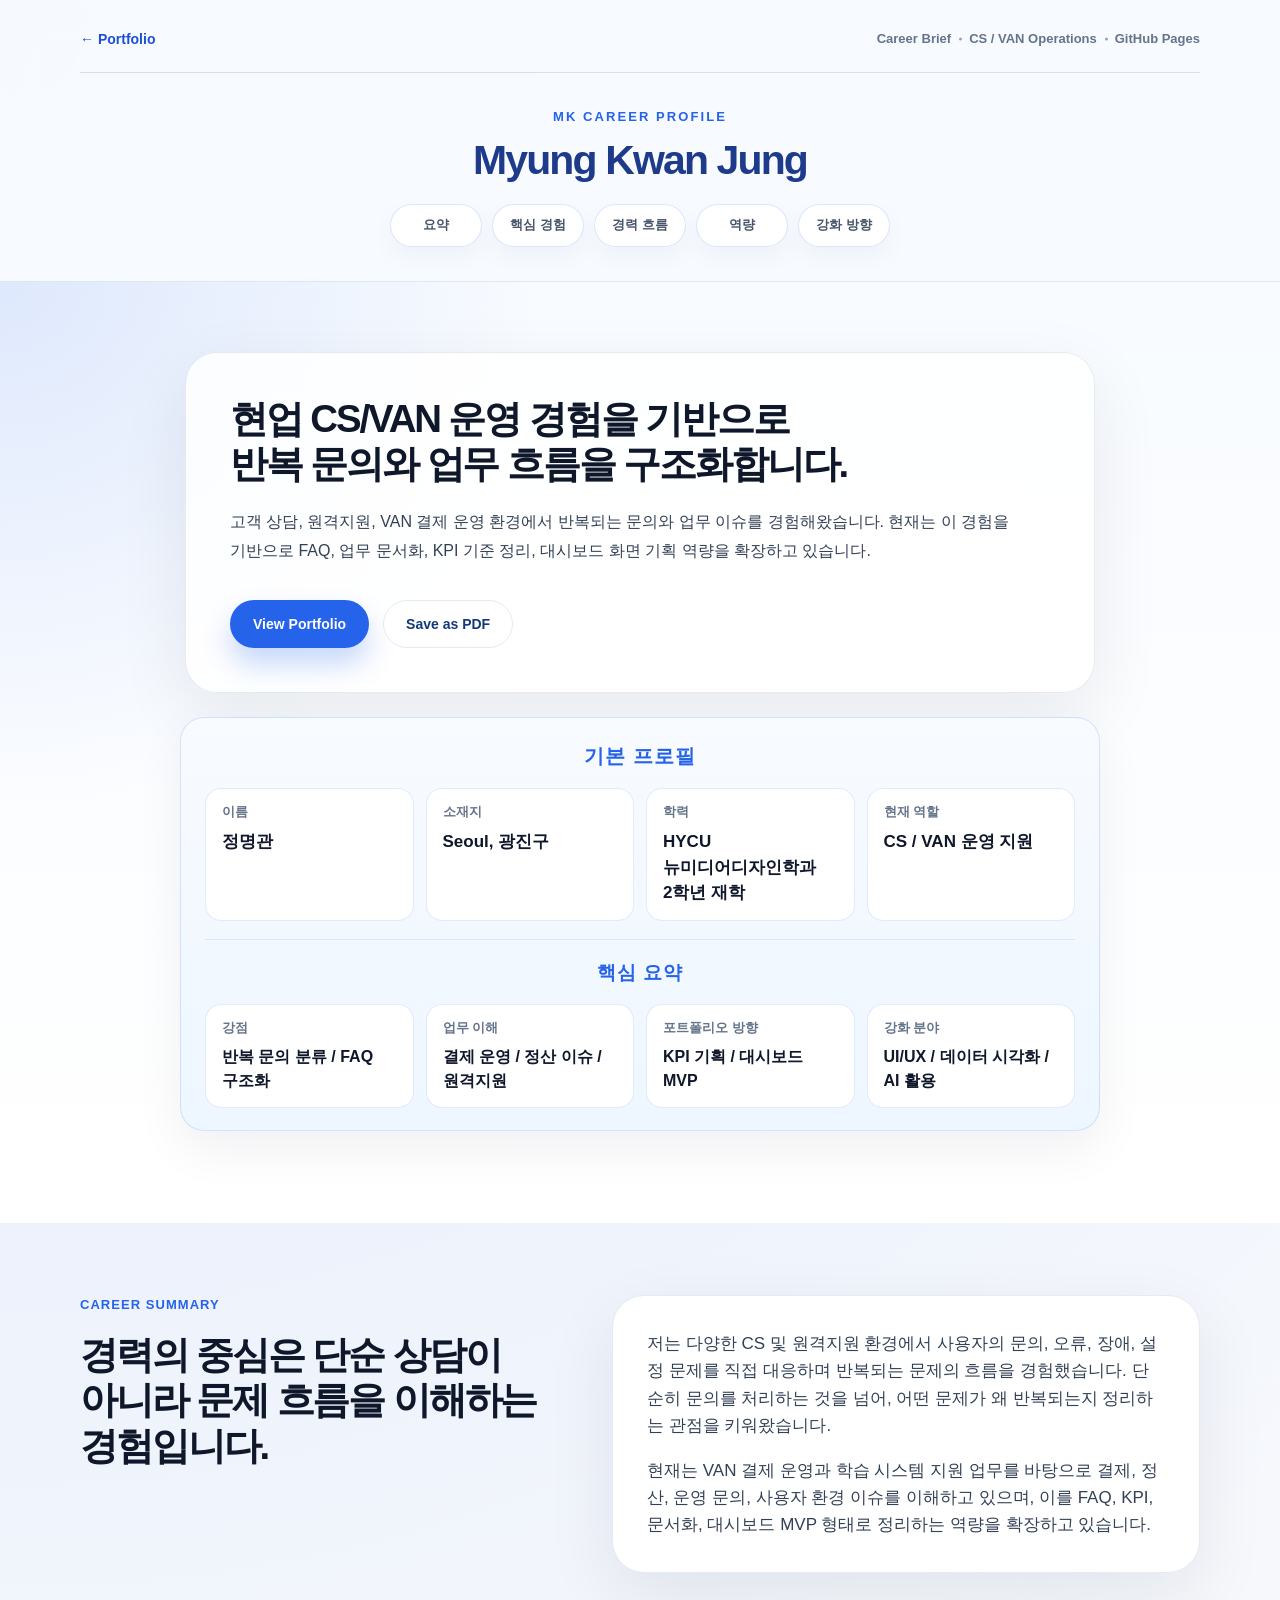
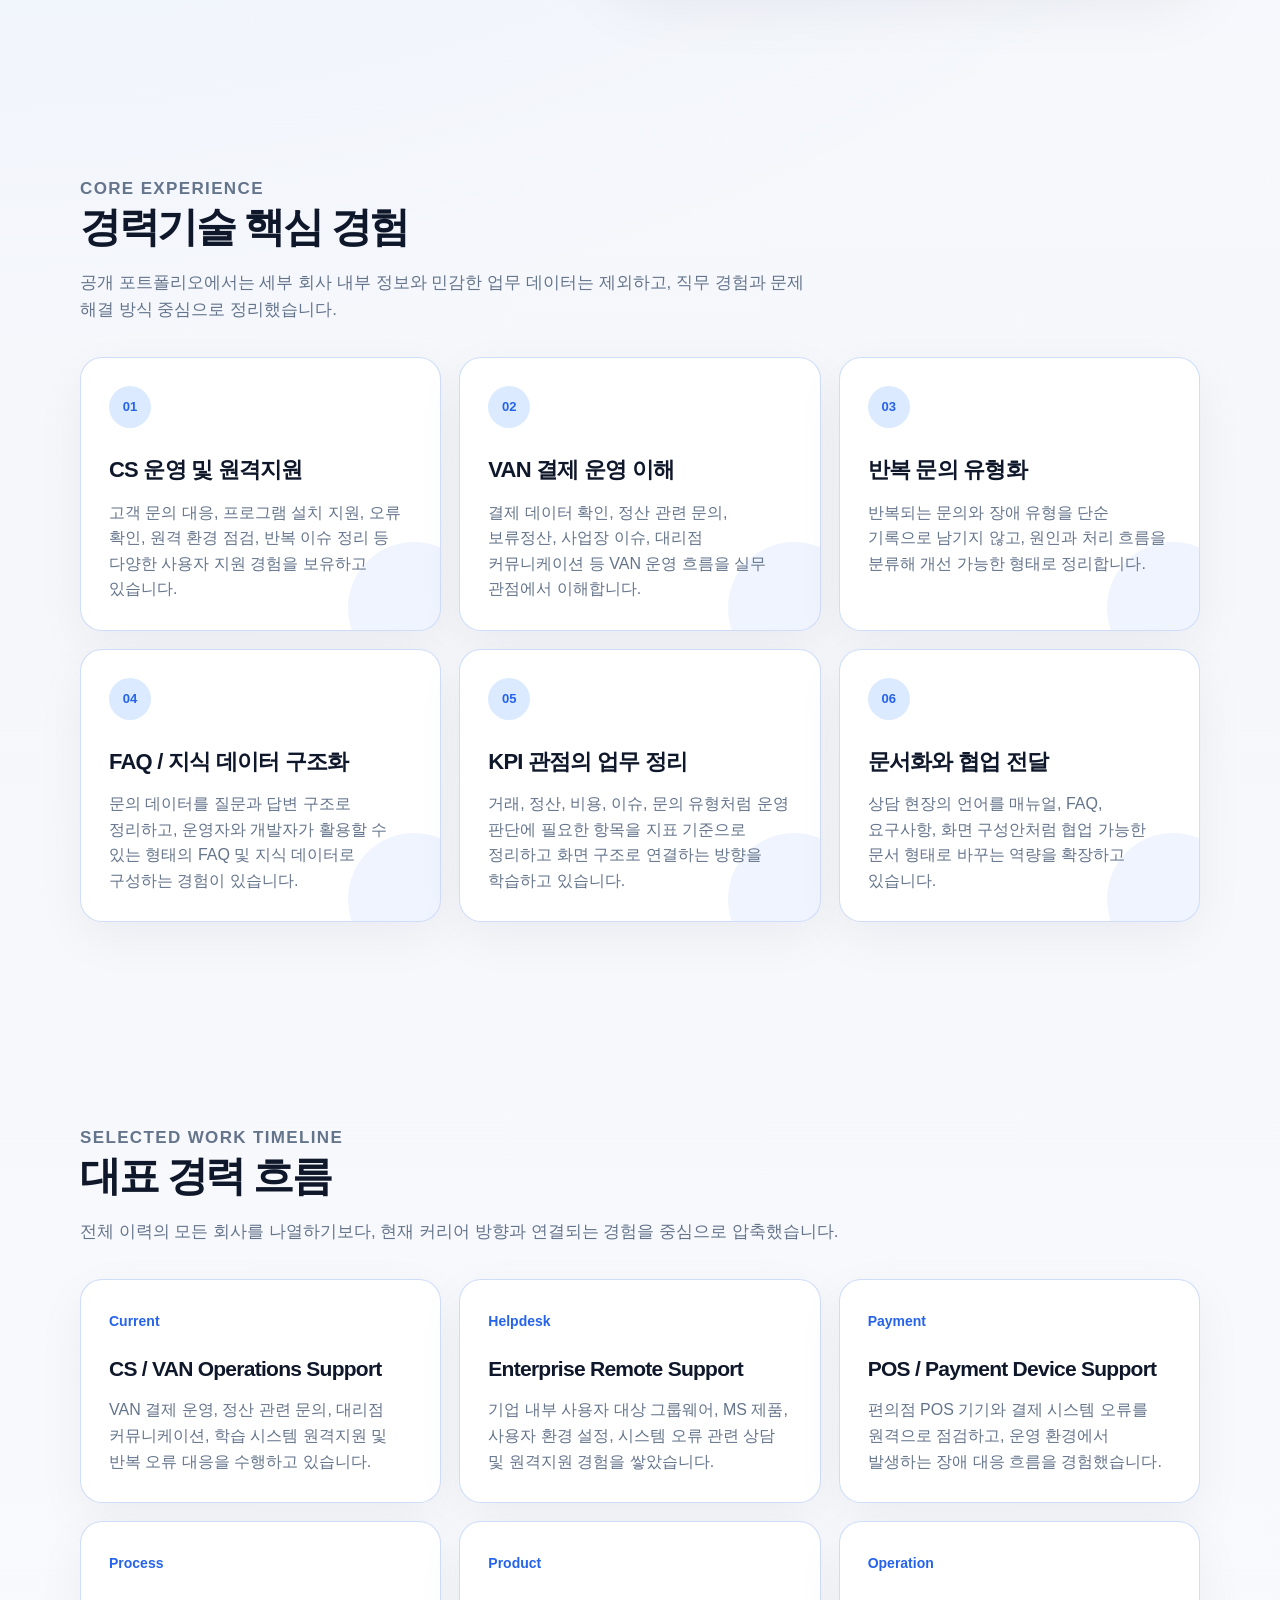
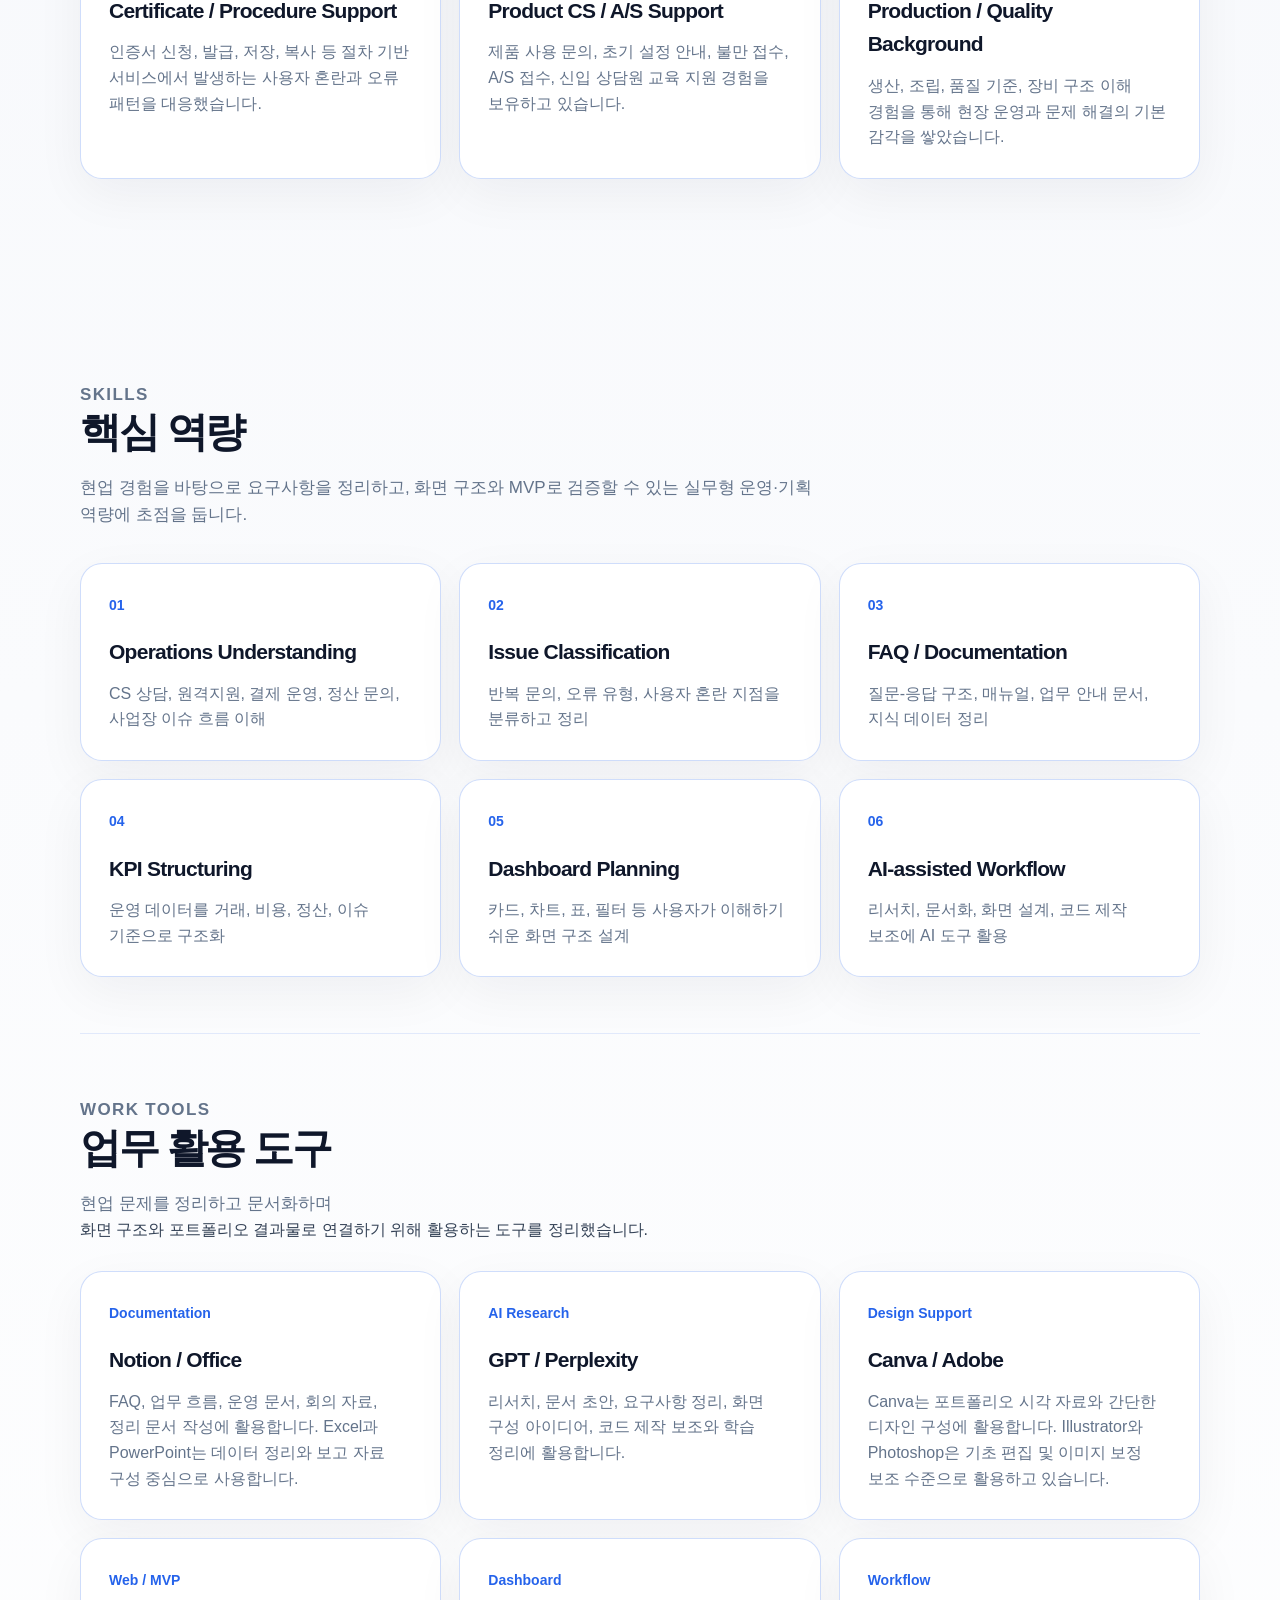
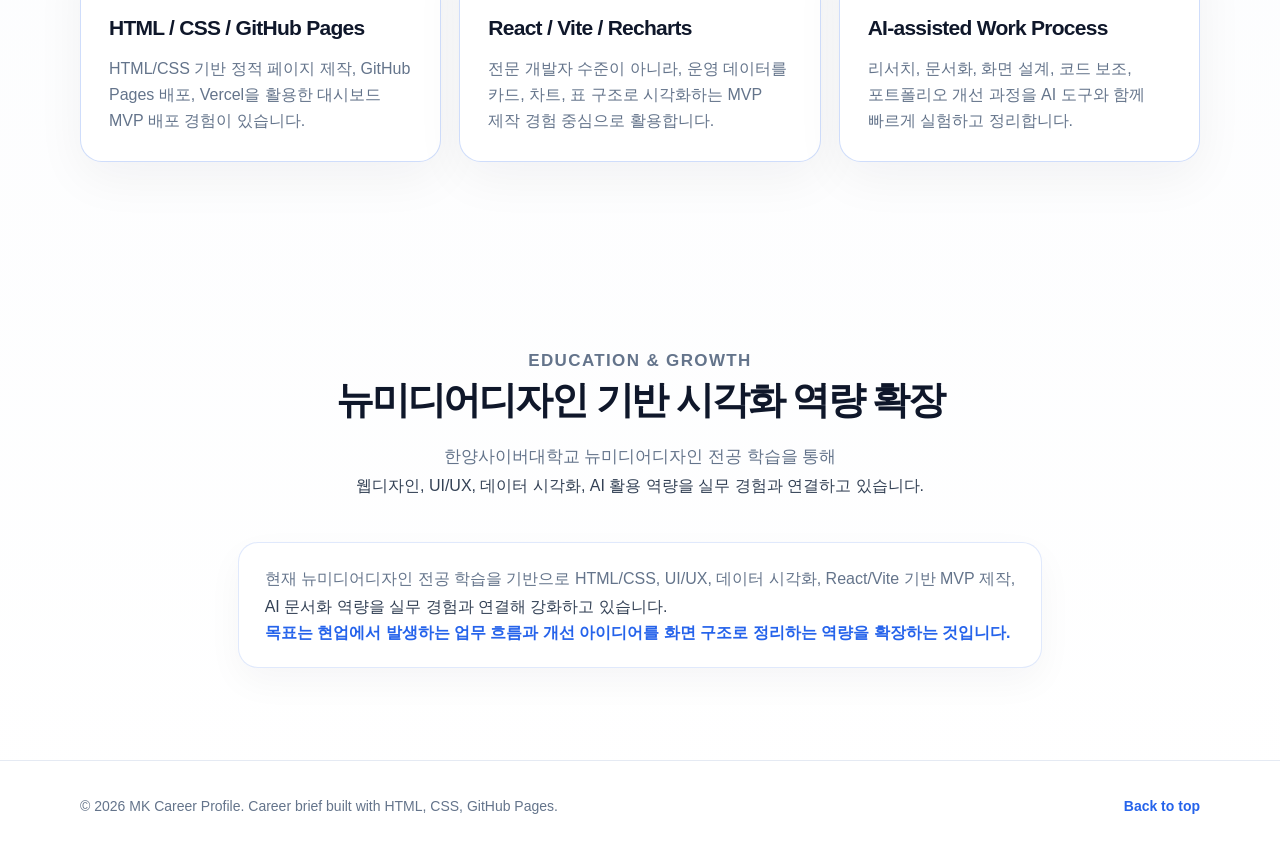
==== commit 7be59051: "Add final career positioning highlight" ====
--- a/career.html
+++ b/career.html
@@ -422,7 +422,7 @@
         <div class="learning-note-wide">
           <p>
             현재 뉴미디어디자인 전공 학습을 기반으로 HTML/CSS, UI/UX, 데이터 시각화,
-            React/Vite 기반 MVP 제작, AI 문서화 역량을 실무 경험과 연결해 강화하고 있습니다.
+            React/Vite 기반 MVP 제작, </p>AI 문서화 역량을 실무 경험과 연결해 강화하고 있습니다.
            </p><span class="career-highlight-text">
            목표는 현업에서 발생하는 업무 흐름과 개선 아이디어를 화면 구조로 정리하는 역량을 확장하는 것입니다.
            </span>
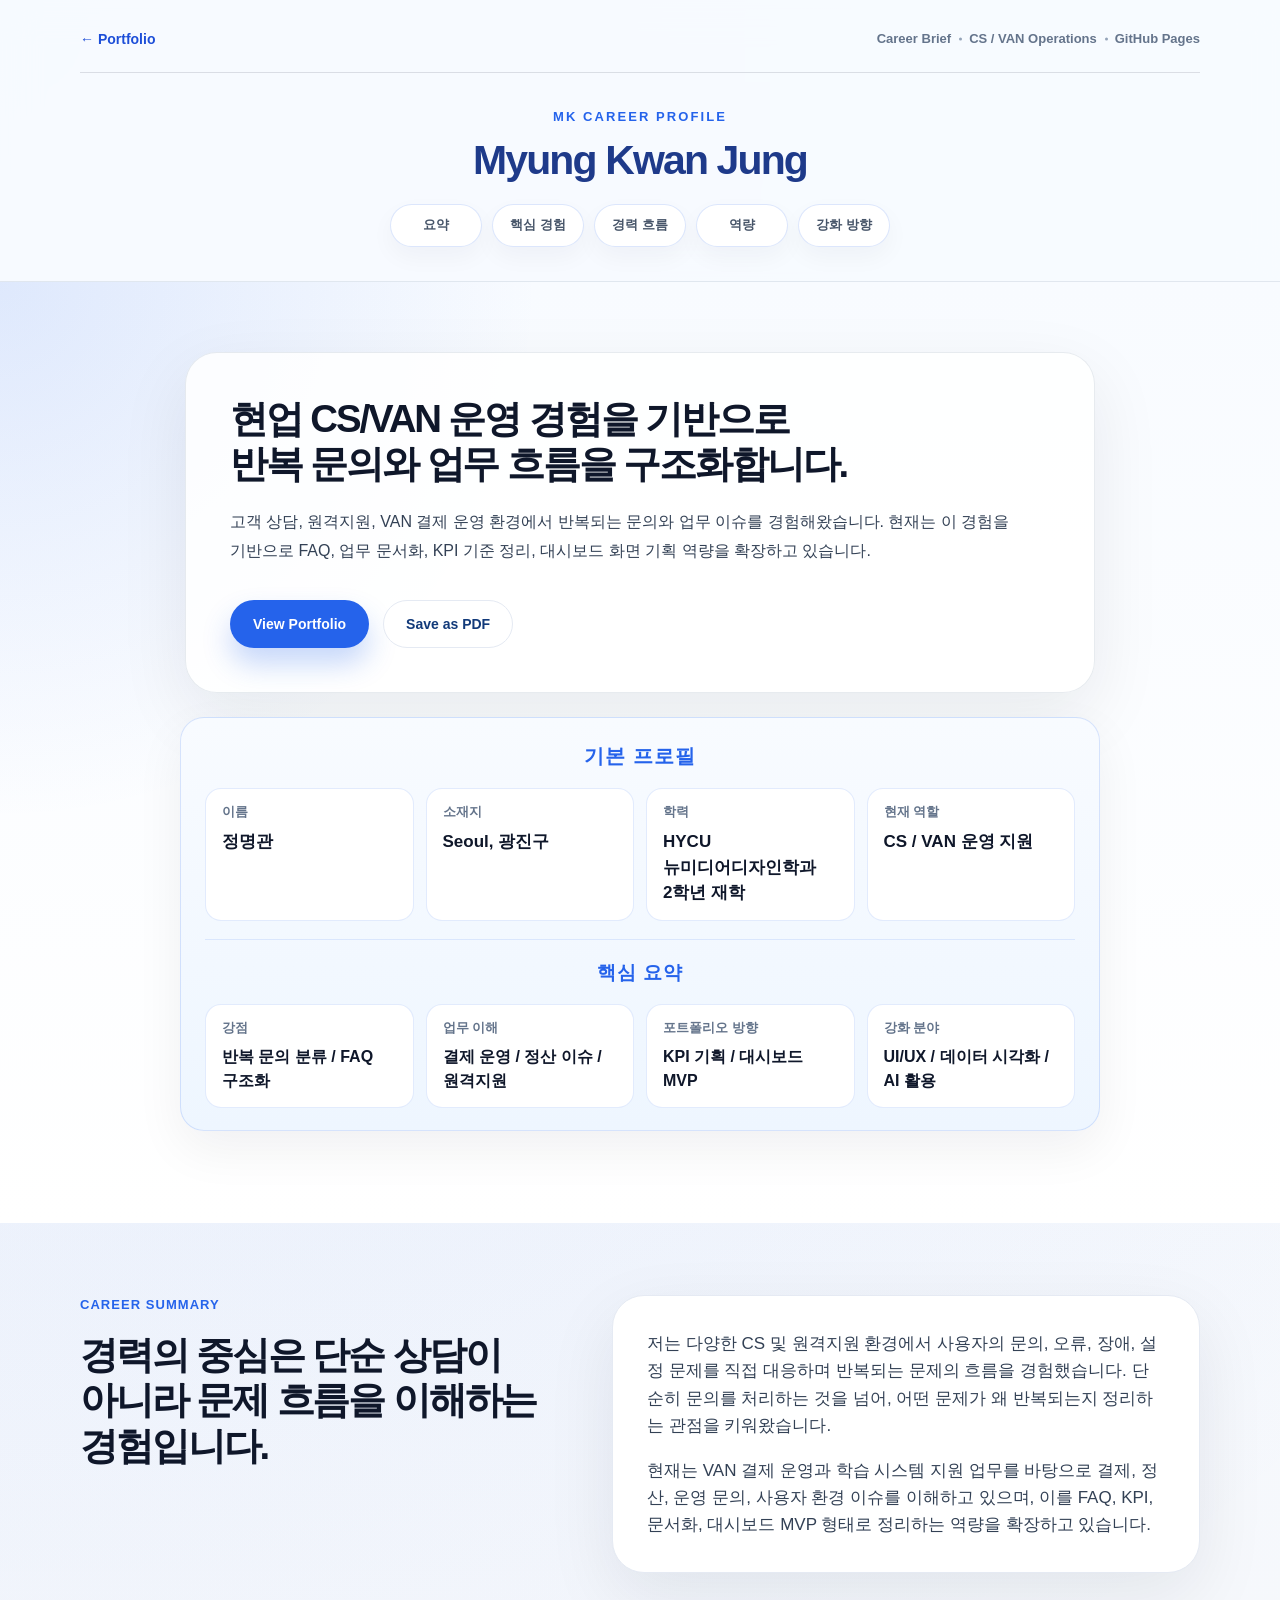
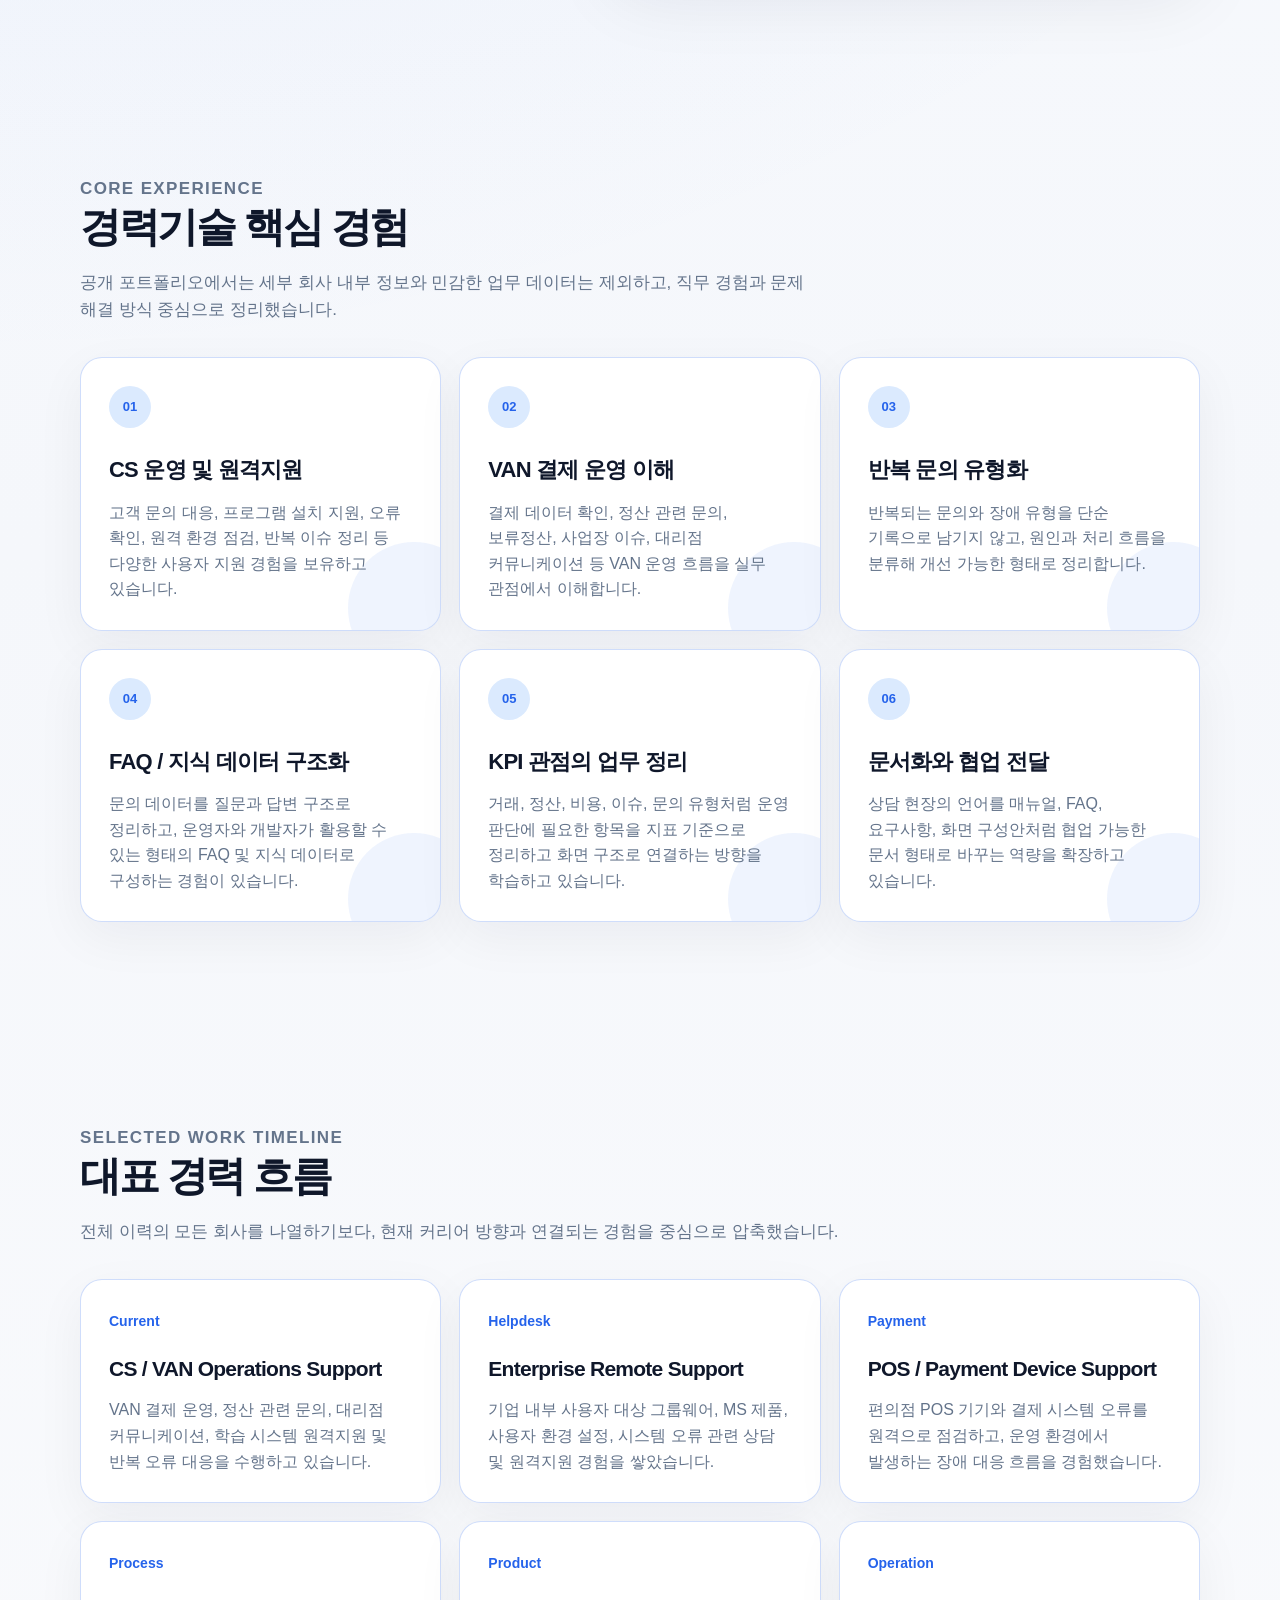
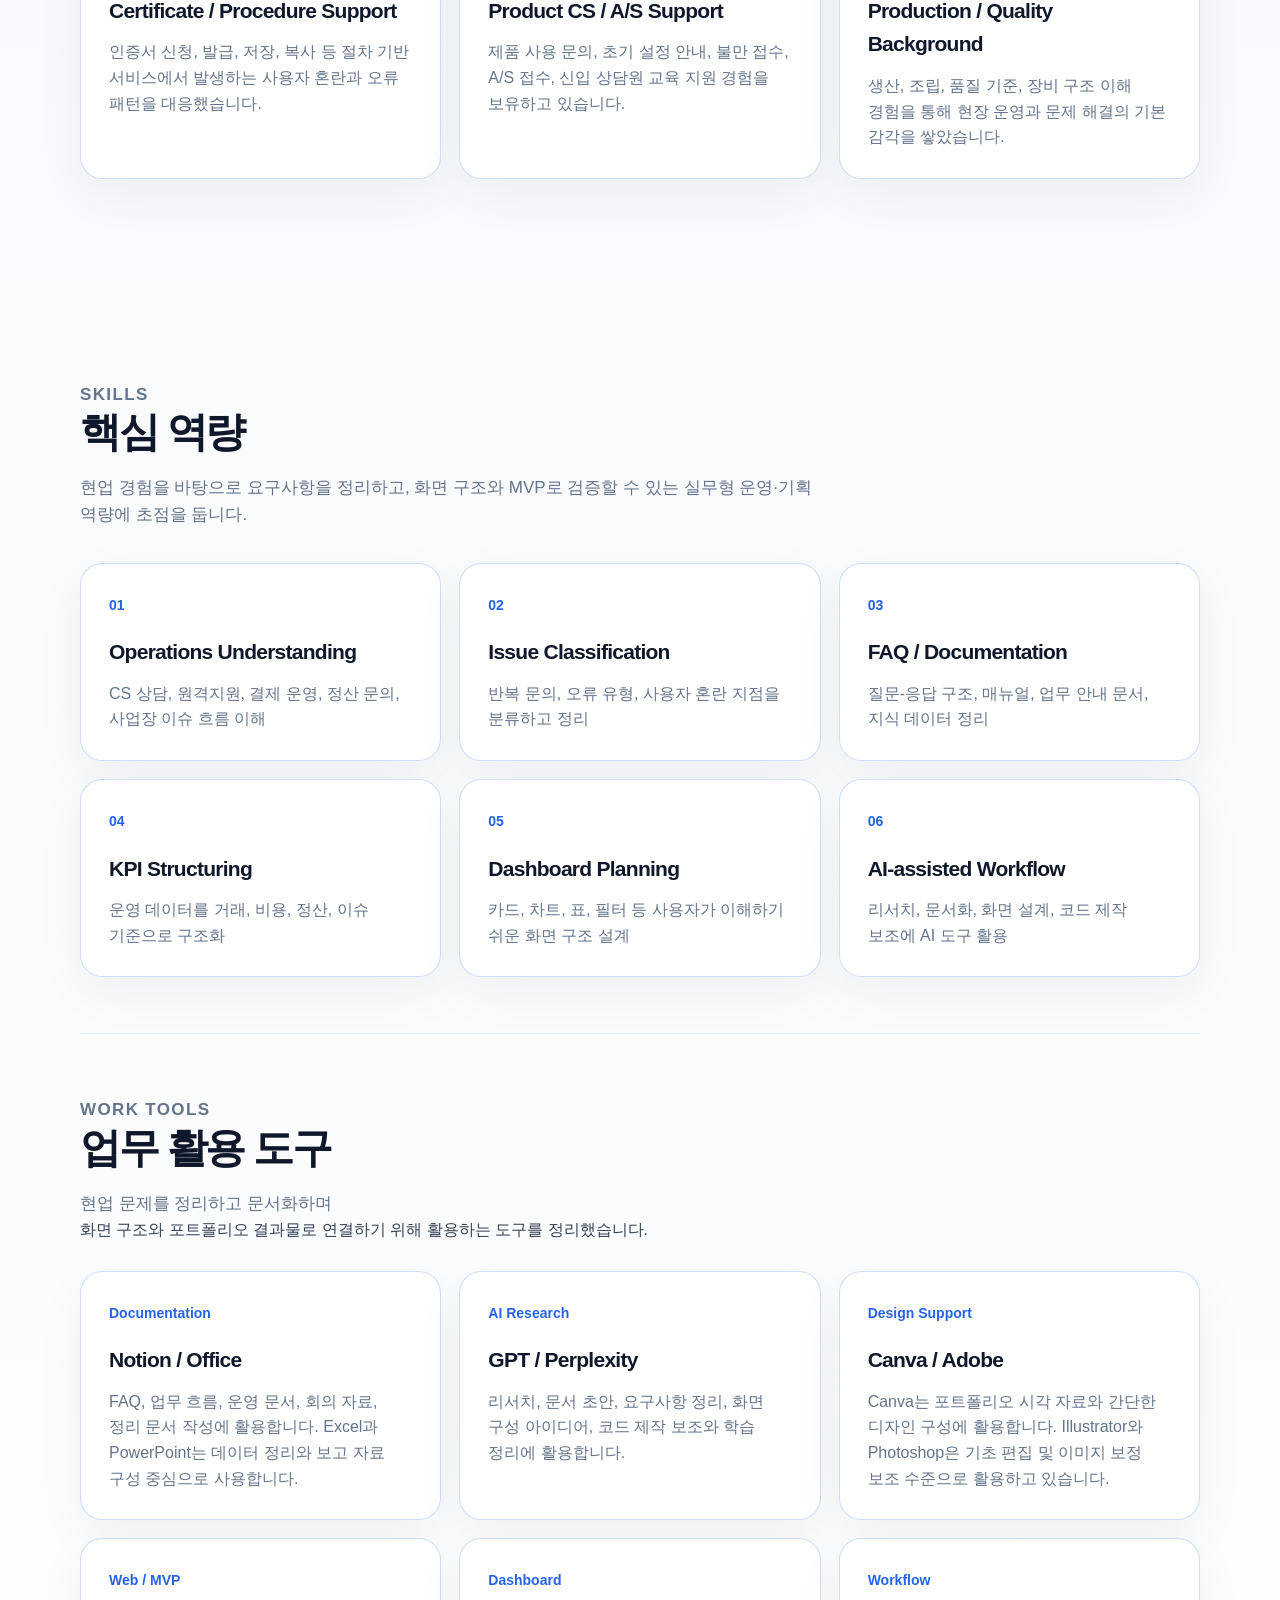
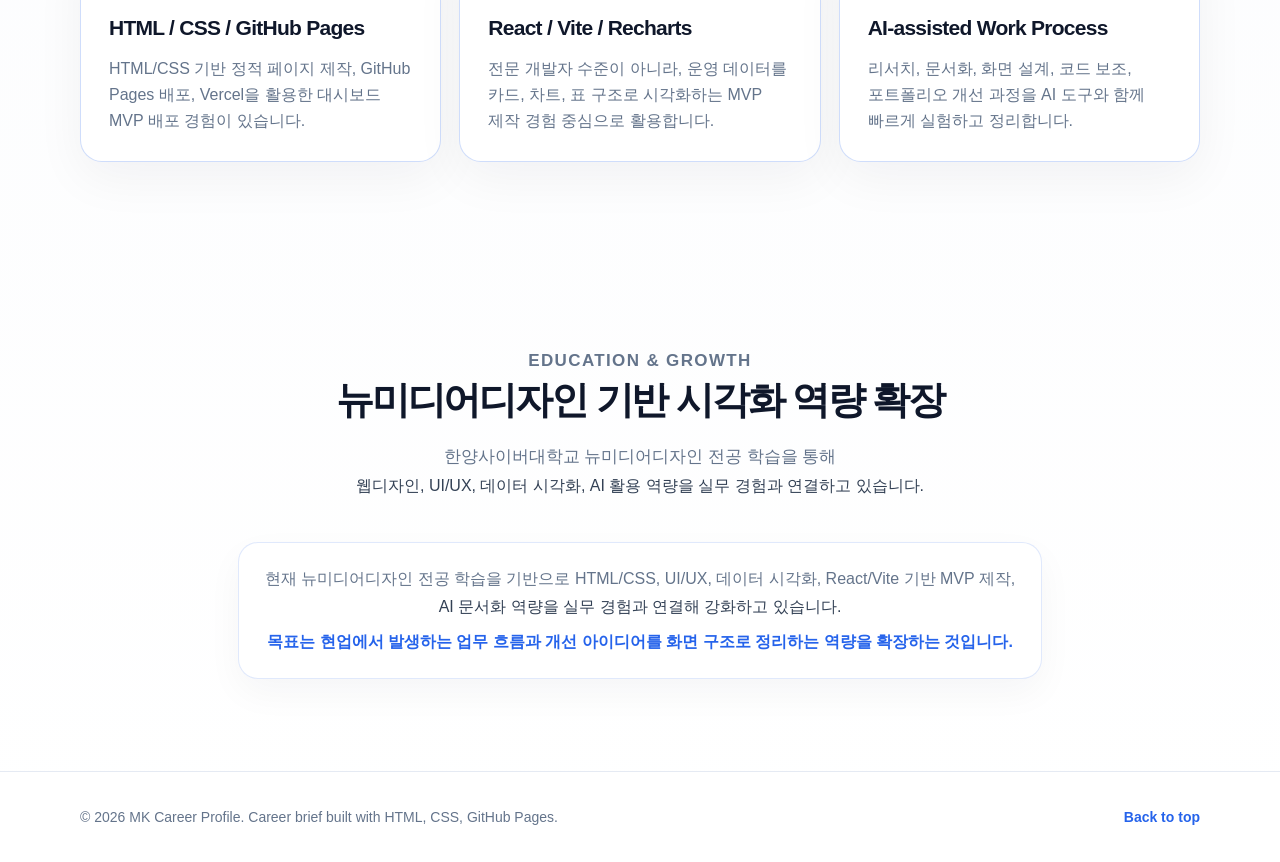
==== commit 46fe5b78: "Add final career positioning highlight" ====
--- a/career.html
+++ b/career.html
@@ -424,8 +424,9 @@
             현재 뉴미디어디자인 전공 학습을 기반으로 HTML/CSS, UI/UX, 데이터 시각화,
             React/Vite 기반 MVP 제작, </p>AI 문서화 역량을 실무 경험과 연결해 강화하고 있습니다.
            </p><span class="career-highlight-text">
-           목표는 현업에서 발생하는 업무 흐름과 개선 아이디어를 화면 구조로 정리하는 역량을 확장하는 것입니다.
-           </span>
+            목표는 현업에서 발생하는 업무 흐름과 개선 아이디어를<br class="print-break" />
+            화면 구조로 정리하는 역량을 확장하는 것입니다.
+         </span>
           </p>
          </div>
       </div>
--- a/style.css
+++ b/style.css
@@ -311,6 +311,32 @@
   padding-top: 72px;
 }
 
+.about-layout {
+  display: grid;
+  gap: 34px;
+}
+
+.about-heading {
+  max-width: 100%;
+}
+
+.about-heading h2 {
+  margin: 0;
+  color: var(--navy);
+  font-size: clamp(32px, 3.1vw, 44px);
+  line-height: 1.16;
+  letter-spacing: -0.055em;
+  word-break: keep-all;
+  white-space: nowrap;
+}
+
+.about-content-grid {
+  display: grid;
+  grid-template-columns: minmax(300px, 420px) minmax(0, 1fr);
+  gap: 72px;
+  align-items: center;
+}
+
 .two-column {
   display: grid;
   grid-template-columns: 0.88fr 1.12fr;
@@ -344,7 +370,6 @@
 .profile-card {
   width: 100%;
   max-width: 420px;
-  margin-top: 28px;
   overflow: hidden;
   border: 1px solid var(--line);
   border-radius: 30px;
@@ -355,7 +380,7 @@
 .profile-card img {
   display: block;
   width: 100%;
-  height: 420px;
+  height: 390px;
   object-fit: cover;
   object-position: center;
   border-bottom: 1px solid var(--line);
@@ -381,7 +406,9 @@
 }
 
 .about-text-card {
-  margin-top: 285px;
+  max-width: 620px;
+  margin-top: 0;
+  padding: 38px;
 }
 
 .section-heading {
@@ -1036,6 +1063,22 @@
   .site-footer,
   .no-print {
     display: none !important;
+  }
+
+    .career-highlight-text {
+    display: block !important;
+    max-width: 760px !important;
+    margin: 8px auto 0 !important;
+    font-size: 13px !important;
+    line-height: 1.75 !important;
+    text-align: center !important;
+    word-break: keep-all !important;
+    overflow-wrap: normal !important;
+    white-space: normal !important;
+  }
+
+  .print-break {
+    display: block !important;
   }
 
   body {
@@ -1155,10 +1198,19 @@
 @media (max-width: 920px) {
   .hero-grid,
   .two-column,
+  .about-content-grid,
   .project-card,
   .learning-grid,
   .contact-card {
     grid-template-columns: 1fr;
+  }
+
+  .about-heading h2 {
+    white-space: normal;
+  }
+
+  .about-text-card {
+    max-width: 100%;
   }
 
   .card-grid,
@@ -1209,6 +1261,22 @@
     font-size: 16px;
   }
 
+  .about-heading h2 {
+    font-size: 34px;
+  }
+
+  .about-content-grid {
+    gap: 28px;
+  }
+
+  .profile-card {
+    max-width: 100%;
+  }
+
+  .profile-card img {
+    height: 360px;
+  }
+
   .metric-grid,
   .card-grid,
   .process-grid,
@@ -1245,6 +1313,14 @@
     font-size: 34px;
   }
 
+  .about-heading h2 {
+    font-size: 30px;
+  }
+
+  .profile-card img {
+    height: 320px;
+  }
+
   .career-title-row h1 {
     font-size: 42px;
   }
@@ -1260,7 +1336,9 @@
     width: 100%;
   }
 }
+
 /* Basic profile emphasis */
+
 .summary-block:first-child .summary-strip-title {
   font-size: 20px;
 }
@@ -1272,7 +1350,9 @@
 .summary-block:first-child dd {
   font-size: 17px;
 }
+
 /* Tool stack panel spacing */
+
 .tool-stack-panel {
   margin-top: 56px;
   padding-top: 44px;
@@ -1288,6 +1368,7 @@
 }
 
 /* Tool cards hover interaction */
+
 .tool-card {
   cursor: pointer;
   transition:
@@ -1315,6 +1396,7 @@
 }
 
 /* Print safety for tool cards */
+
 @media print {
   .tool-stack-panel {
     margin-top: 28px !important;
@@ -1325,8 +1407,33 @@
     box-shadow: none !important;
   }
 }
- /* Career final highlight text */
+
+/* Career final highlight text */
+
 .career-highlight-text {
+  display: block;
+  max-width: 820px;
+  margin: 8px auto 0;
   color: var(--blue);
   font-weight: 900;
+  line-height: 1.75;
+  text-align: center;
+  word-break: keep-all;
+  overflow-wrap: normal;
+}
+
+.print-break {
+  display: none;
+}
+
+/* Learning final note center alignment */
+
+.learning-note-wide {
+  text-align: center;
+}
+
+.learning-note-wide p {
+  margin-left: auto;
+  margin-right: auto;
+  text-align: center;
 }
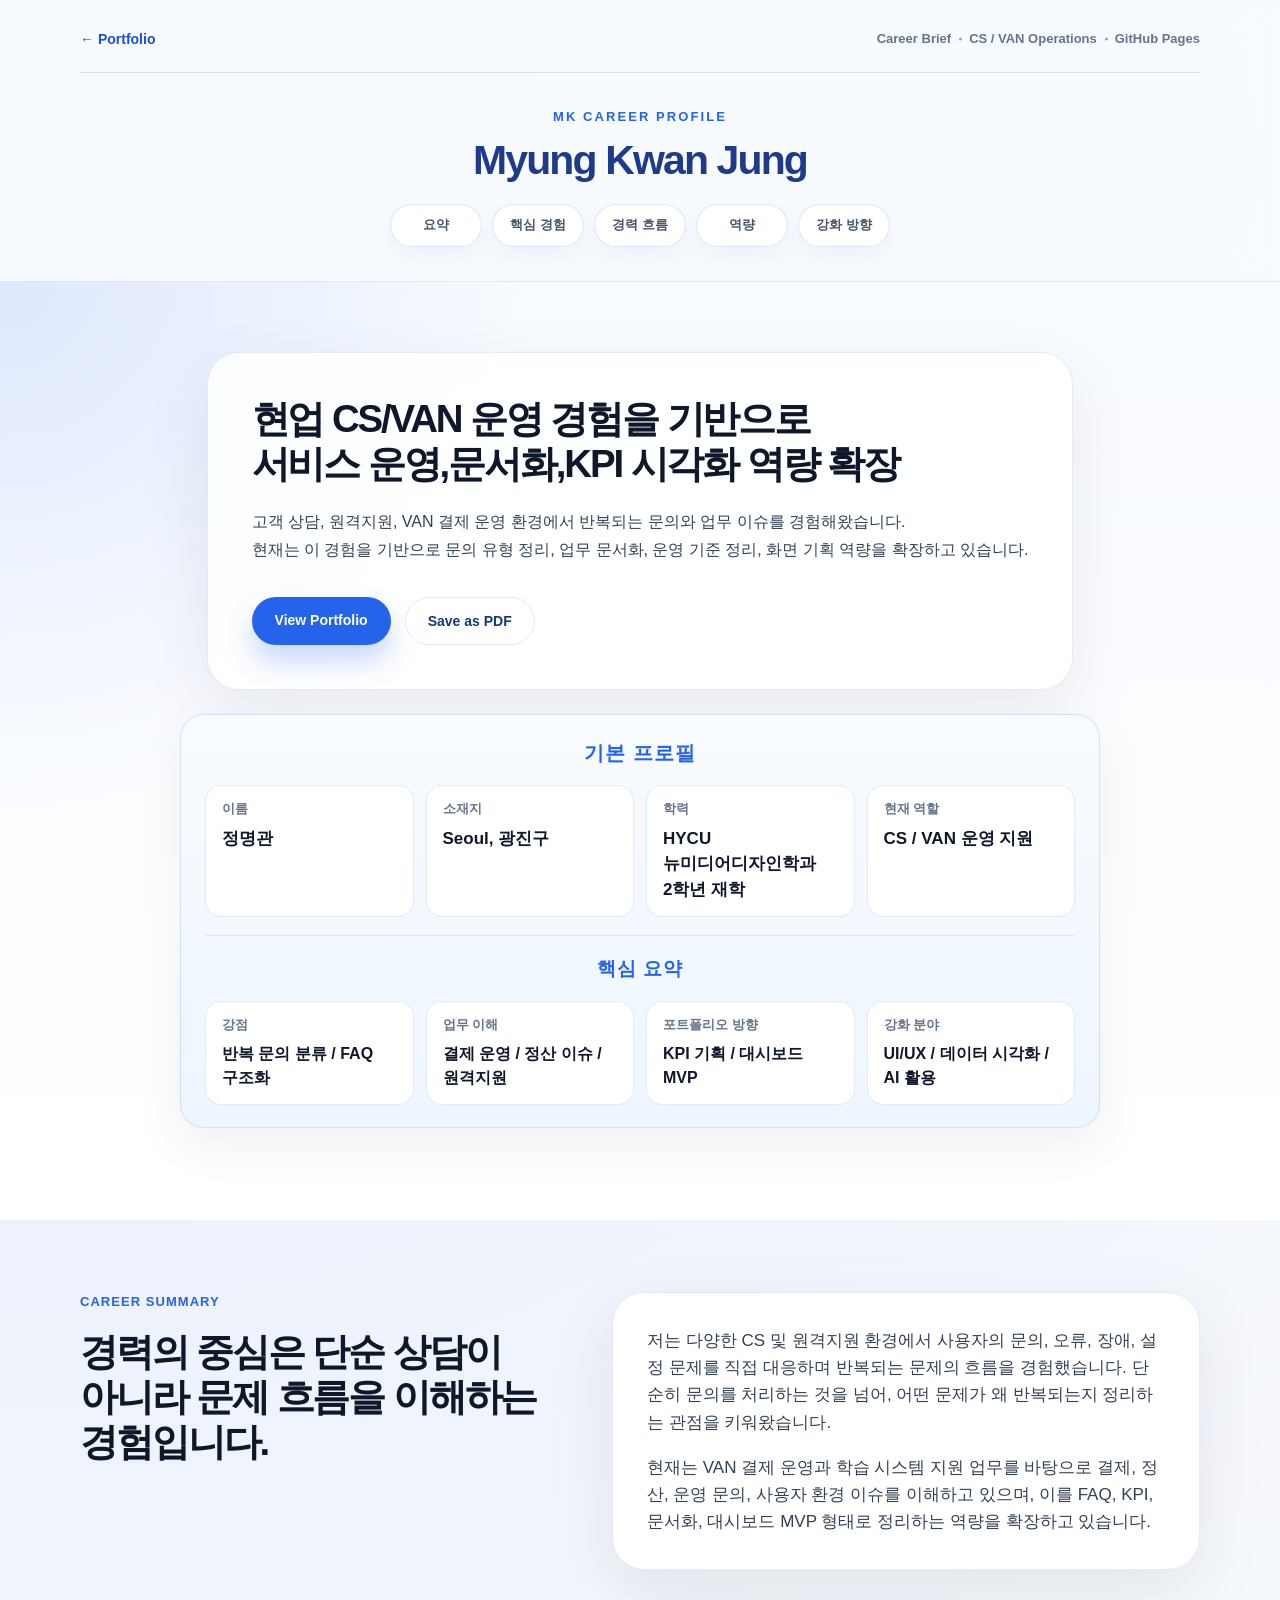
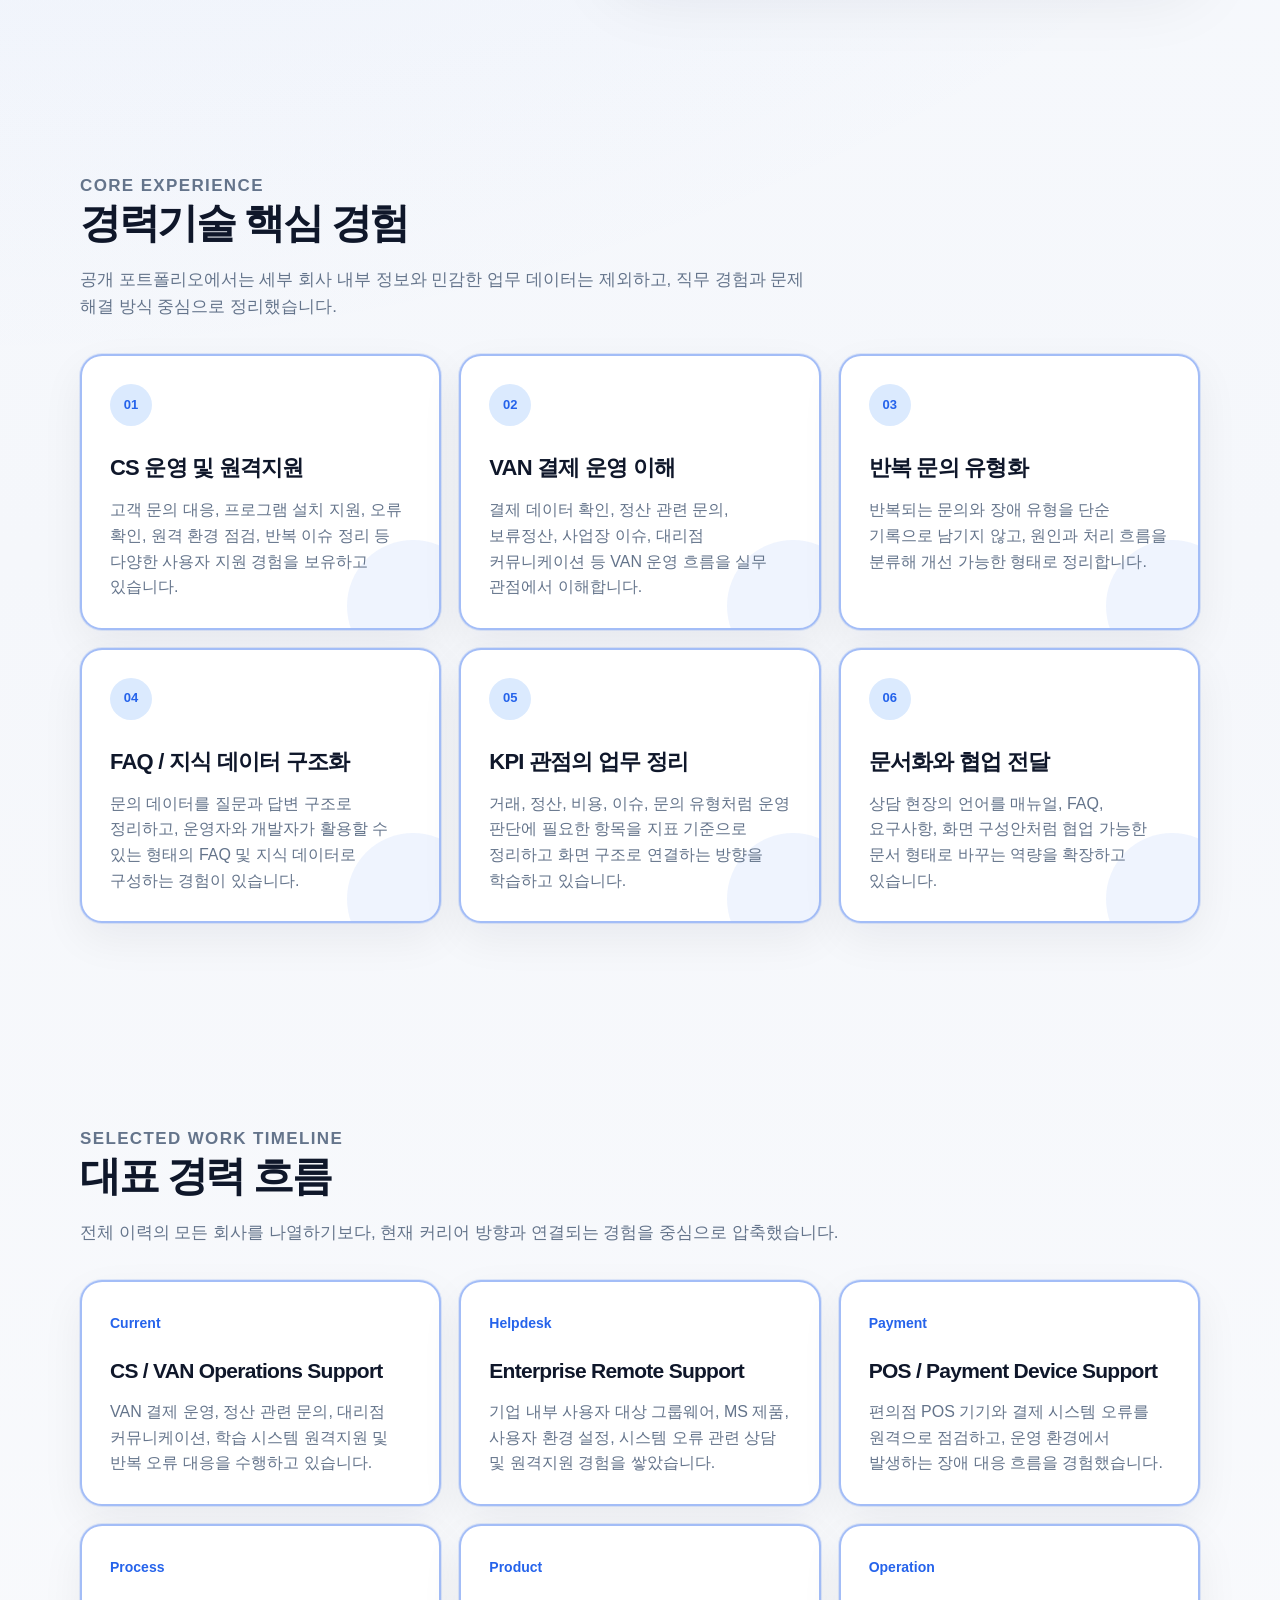
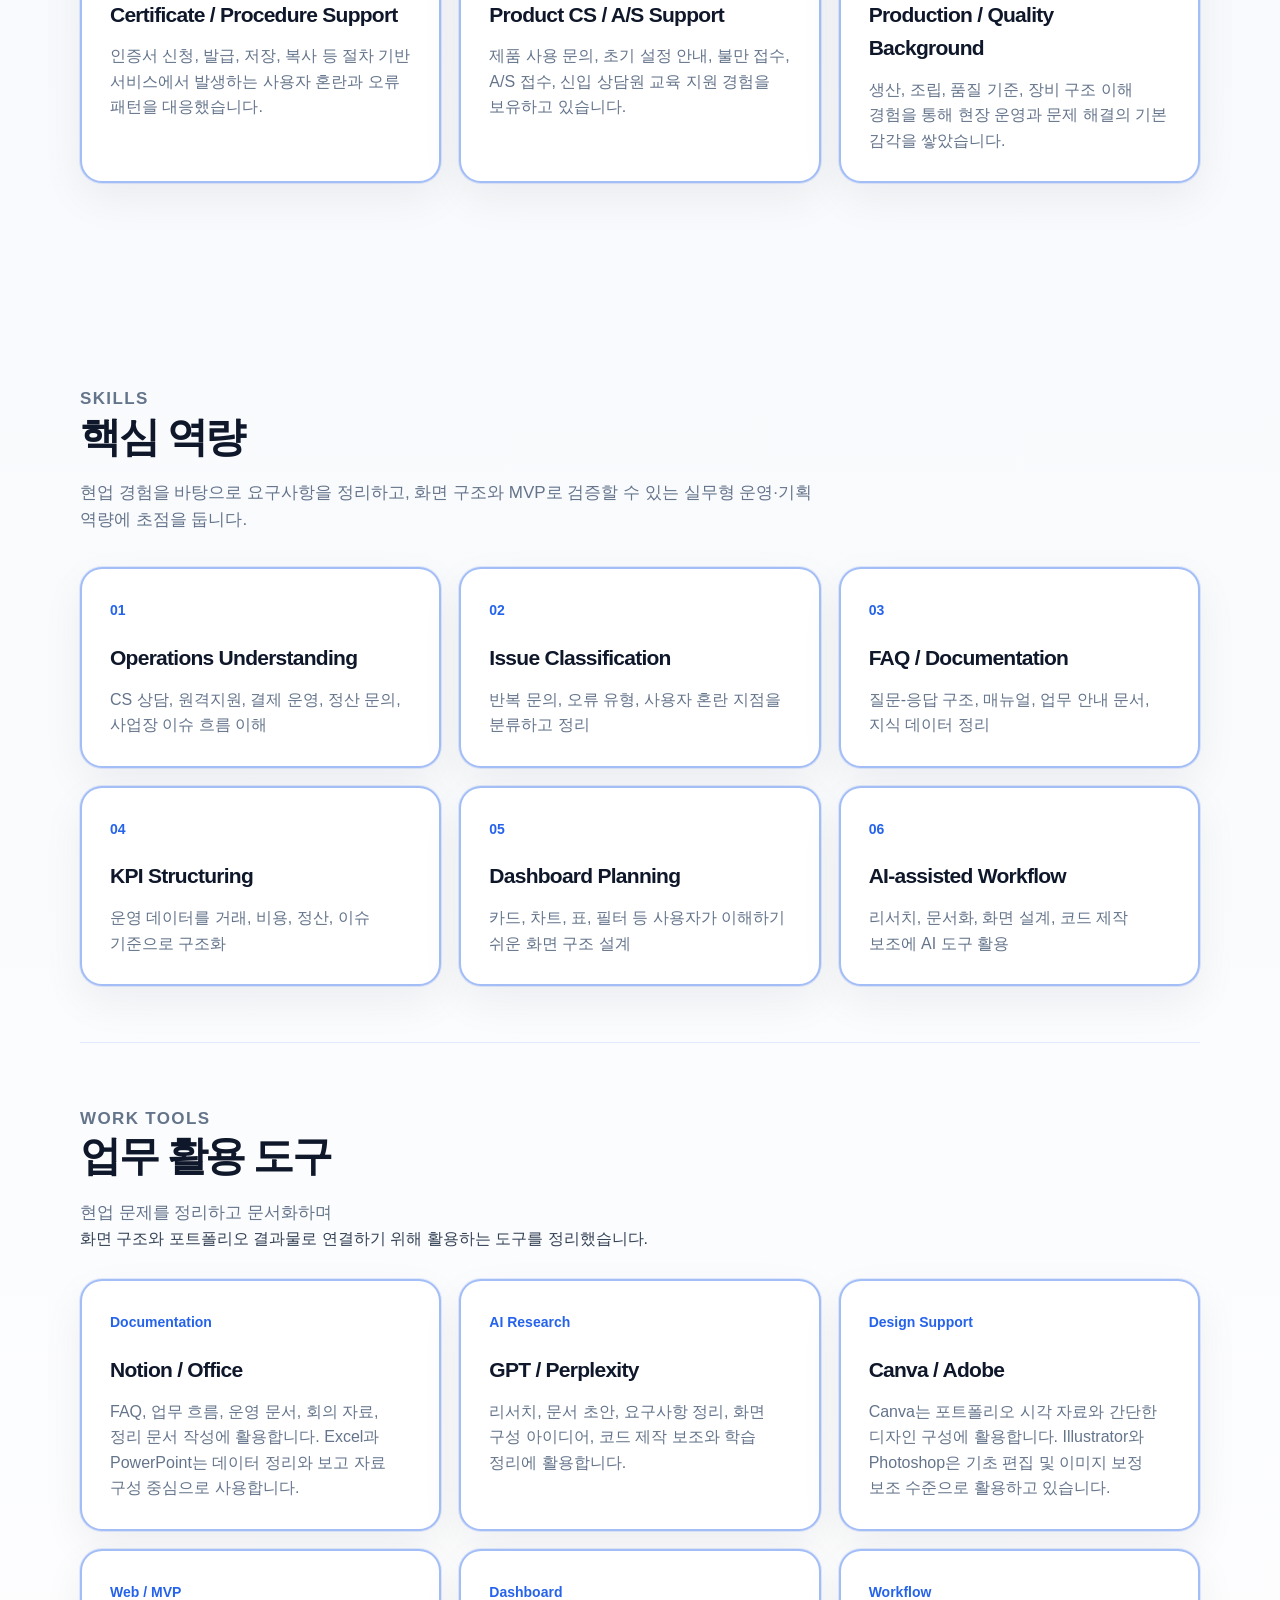
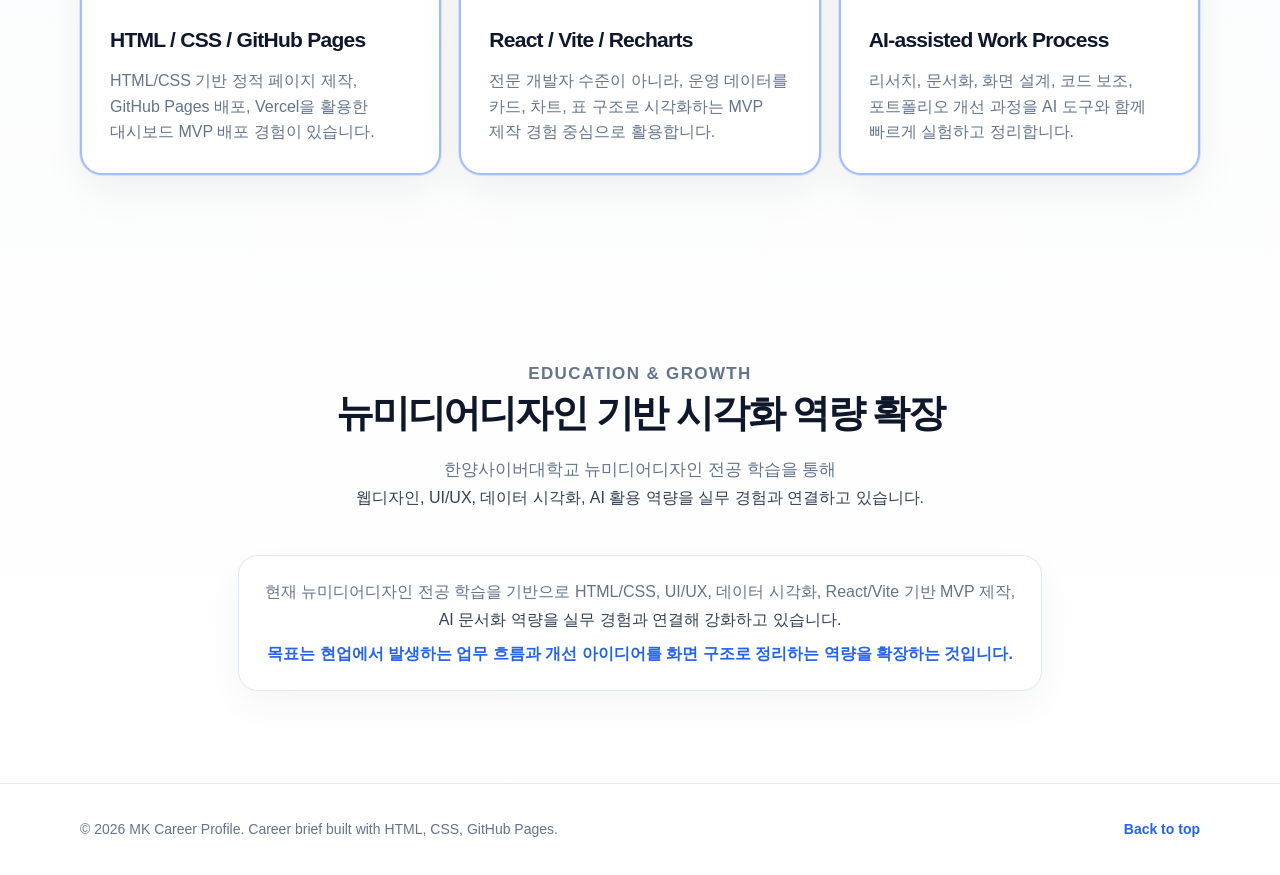
==== commit b94f35ce: "Refine portfolio career and interaction polish" ====
--- a/career.html
+++ b/career.html
@@ -50,13 +50,13 @@
         <div class="career-intro-main career-intro-compact">
           <h2>
             현업 CS/VAN 운영 경험을 기반으로<br />
-            반복 문의와 업무 흐름을 구조화합니다.
+            서비스 운영,문서화,KPI 시각화 역량 확장
           </h2>
 
           <p>
-            고객 상담, 원격지원, VAN 결제 운영 환경에서 반복되는 문의와 업무 이슈를 경험해왔습니다.
-            현재는 이 경험을 기반으로 FAQ, 업무 문서화, KPI 기준 정리, 대시보드 화면 기획 역량을
-            확장하고 있습니다.
+            고객 상담, 원격지원, VAN 결제 운영 환경에서 반복되는 문의와 업무 이슈를 경험해왔습니다.</p> 
+            현재는 이 경험을 기반으로 문의 유형 정리, 업무 문서화, 운영 기준 정리, 화면 기획 역량을 확장하고 있습니다.
+
           </p>
 
           <div class="career-intro-actions">
--- a/style.css
+++ b/style.css
@@ -1408,6 +1408,197 @@
   }
 }
 
+@media print {
+  /* Portfolio print optimization */
+
+  .hero {
+    padding-top: 24px !important;
+  }
+
+  .hero-grid,
+  .about-content-grid,
+  .project-card,
+  .learning-grid,
+  .contact-card {
+    display: block !important;
+  }
+
+  .hero-panel,
+  .profile-card img,
+  .dashboard-preview,
+  .contact-actions,
+  .project-actions {
+    display: none !important;
+  }
+
+  .profile-card {
+    max-width: 100% !important;
+    margin: 0 !important;
+    border: 1px solid #d1d5db !important;
+    border-radius: 12px !important;
+    background: #ffffff !important;
+    box-shadow: none !important;
+  }
+
+  .profile-card div {
+    padding: 12px 14px !important;
+  }
+
+  .profile-card strong {
+    font-size: 15px !important;
+  }
+
+  .profile-card span {
+    margin-top: 4px !important;
+    font-size: 11px !important;
+  }
+
+  .about-heading h2,
+  .hero h1,
+  .section-heading h2,
+  .project-content h2,
+  .learning-grid h2,
+  .contact-card h2 {
+    color: #111827 !important;
+    font-size: 22px !important;
+    line-height: 1.35 !important;
+    letter-spacing: -0.03em !important;
+    white-space: normal !important;
+  }
+
+  .eyebrow,
+  .section-kicker,
+  .section-kicker.light {
+    color: #1d4ed8 !important;
+    font-size: 10px !important;
+    margin-bottom: 8px !important;
+  }
+
+  .hero-description,
+  .project-content p,
+  .learning-grid p,
+  .contact-card p,
+  .text-block p,
+  .info-card p,
+  .process-card p {
+    color: #374151 !important;
+    font-size: 12px !important;
+    line-height: 1.65 !important;
+  }
+
+  .about-layout,
+  .about-content-grid,
+  .learning-grid {
+    gap: 14px !important;
+  }
+
+  .text-block,
+  .info-card,
+  .process-card,
+  .project-card,
+  .contact-card,
+  .learning-note,
+  .learning-note-wide {
+    padding: 14px !important;
+    border: 1px solid #d1d5db !important;
+    border-radius: 12px !important;
+    background: #ffffff !important;
+    color: #111827 !important;
+    box-shadow: none !important;
+    break-inside: avoid !important;
+    page-break-inside: avoid !important;
+  }
+
+  .project-card,
+  .contact-card {
+    background: #ffffff !important;
+  }
+
+  .project-content h2,
+  .contact-card h2 {
+    color: #111827 !important;
+  }
+
+  .project-content p,
+  .contact-card p,
+  .project-list li {
+    color: #374151 !important;
+  }
+
+  .project-list {
+    margin-top: 10px !important;
+    gap: 6px !important;
+  }
+
+  .project-list li {
+    padding-left: 14px !important;
+    font-size: 12px !important;
+    line-height: 1.55 !important;
+  }
+
+  .project-list li::before {
+    top: 0.62em !important;
+    width: 5px !important;
+    height: 5px !important;
+    background: #2563eb !important;
+  }
+
+  .card-grid,
+  .process-grid {
+    display: grid !important;
+    grid-template-columns: repeat(2, 1fr) !important;
+    gap: 8px !important;
+  }
+
+  .info-card,
+  .process-card {
+    min-height: auto !important;
+  }
+
+  .info-card::after {
+    display: none !important;
+  }
+
+  .info-card h3,
+  .process-card h3 {
+    color: #111827 !important;
+    margin: 8px 0 4px !important;
+    font-size: 14px !important;
+    line-height: 1.35 !important;
+  }
+
+  .card-number,
+  .process-card span {
+    color: #1d4ed8 !important;
+    background: transparent !important;
+    font-size: 10px !important;
+    font-weight: 900 !important;
+  }
+
+  .card-number {
+    width: auto !important;
+    height: auto !important;
+    display: inline !important;
+  }
+
+  .learning-list {
+    display: grid !important;
+    grid-template-columns: repeat(2, 1fr) !important;
+    gap: 6px !important;
+  }
+
+  .learning-list span {
+    min-height: auto !important;
+    padding: 8px 10px !important;
+    border: 1px solid #d1d5db !important;
+    border-radius: 10px !important;
+    background: #ffffff !important;
+    color: #111827 !important;
+    box-shadow: none !important;
+    font-size: 11px !important;
+  }
+}
+
 /* Career final highlight text */
 
 .career-highlight-text {
@@ -1436,4 +1627,131 @@
   margin-left: auto;
   margin-right: auto;
   text-align: center;
+}
+
+/* Final interaction polish - homepage */
+#capabilities .info-card,
+#experience .info-card,
+.process-card,
+.tool-card {
+  border: 2px solid rgba(37, 99, 235, 0.42);
+  background: var(--surface);
+  box-shadow:
+    0 0 0 1px rgba(37, 99, 235, 0.12),
+    0 16px 44px rgba(15, 23, 42, 0.06);
+  transition:
+    transform 0.22s ease,
+    box-shadow 0.22s ease,
+    border-color 0.22s ease,
+    background 0.22s ease,
+    color 0.22s ease;
+}
+
+@media (hover: hover) and (pointer: fine) {
+  #capabilities .info-card:hover,
+  #experience .info-card:hover,
+  .process-card:hover,
+  .tool-card:hover {
+    transform: translateY(-4px);
+    color: var(--text);
+    border-color: rgba(37, 99, 235, 0.68);
+    background: var(--surface);
+    box-shadow:
+      0 0 0 3px rgba(37, 99, 235, 0.1),
+      0 24px 58px rgba(15, 23, 42, 0.11);
+  }
+
+  #capabilities .info-card:hover h3,
+  #capabilities .info-card:hover p,
+  #experience .info-card:hover h3,
+  #experience .info-card:hover p,
+  .process-card:hover h3,
+  .process-card:hover p,
+  .tool-card:hover h3,
+  .tool-card:hover p,
+  .tool-card:hover span {
+    color: inherit;
+  }
+
+  #capabilities .info-card:hover .card-number,
+  #experience .info-card:hover .card-number {
+    color: var(--blue);
+    background: var(--blue-light);
+  }
+}
+
+#capabilities .info-card:active,
+#experience .info-card:active,
+.process-card:active,
+.tool-card:active {
+  transform: translateY(-1px);
+}
+
+/* Hero action buttons */
+.hero-actions .btn-primary,
+.hero-actions .btn-secondary {
+  color: var(--blue);
+  background: rgba(255, 255, 255, 0.92);
+  border: 2px solid rgba(37, 99, 235, 0.68);
+  box-shadow:
+    0 0 0 1px rgba(37, 99, 235, 0.08),
+    0 12px 28px rgba(15, 23, 42, 0.07);
+}
+
+@media (hover: hover) and (pointer: fine) {
+  .hero-actions .btn-primary:hover,
+  .hero-actions .btn-secondary:hover {
+    transform: translateY(-3px);
+    color: var(--blue-deep);
+    background: rgba(37, 99, 235, 0.06);
+    border-color: rgba(37, 99, 235, 0.86);
+    box-shadow:
+      0 0 0 3px rgba(37, 99, 235, 0.1),
+      0 18px 38px rgba(15, 23, 42, 0.1);
+  }
+}
+
+.hero-actions .btn-primary:active,
+.hero-actions .btn-secondary:active {
+  transform: translateY(-1px);
+}
+
+/* Header navigation buttons */
+.site-header .nav {
+  gap: 14px;
+}
+
+.site-header .nav a {
+  display: inline-flex;
+  align-items: center;
+  justify-content: center;
+  min-height: 40px;
+  padding: 0 18px;
+  border: 2px solid rgba(37, 99, 235, 0.34);
+  border-radius: 999px;
+  background: rgba(255, 255, 255, 0.82);
+  color: #475569;
+  font-size: 14px;
+  font-weight: 900;
+  box-shadow:
+    0 0 0 1px rgba(37, 99, 235, 0.04),
+    0 10px 24px rgba(15, 23, 42, 0.045);
+  transition:
+    transform 0.2s ease,
+    color 0.2s ease,
+    background 0.2s ease,
+    border-color 0.2s ease,
+    box-shadow 0.2s ease;
+}
+
+@media (hover: hover) and (pointer: fine) {
+  .site-header .nav a:hover {
+    transform: translateY(-2px);
+    color: var(--blue);
+    background: rgba(37, 99, 235, 0.06);
+    border-color: rgba(37, 99, 235, 0.72);
+    box-shadow:
+      0 0 0 3px rgba(37, 99, 235, 0.08),
+      0 16px 34px rgba(15, 23, 42, 0.08);
+  }
 }
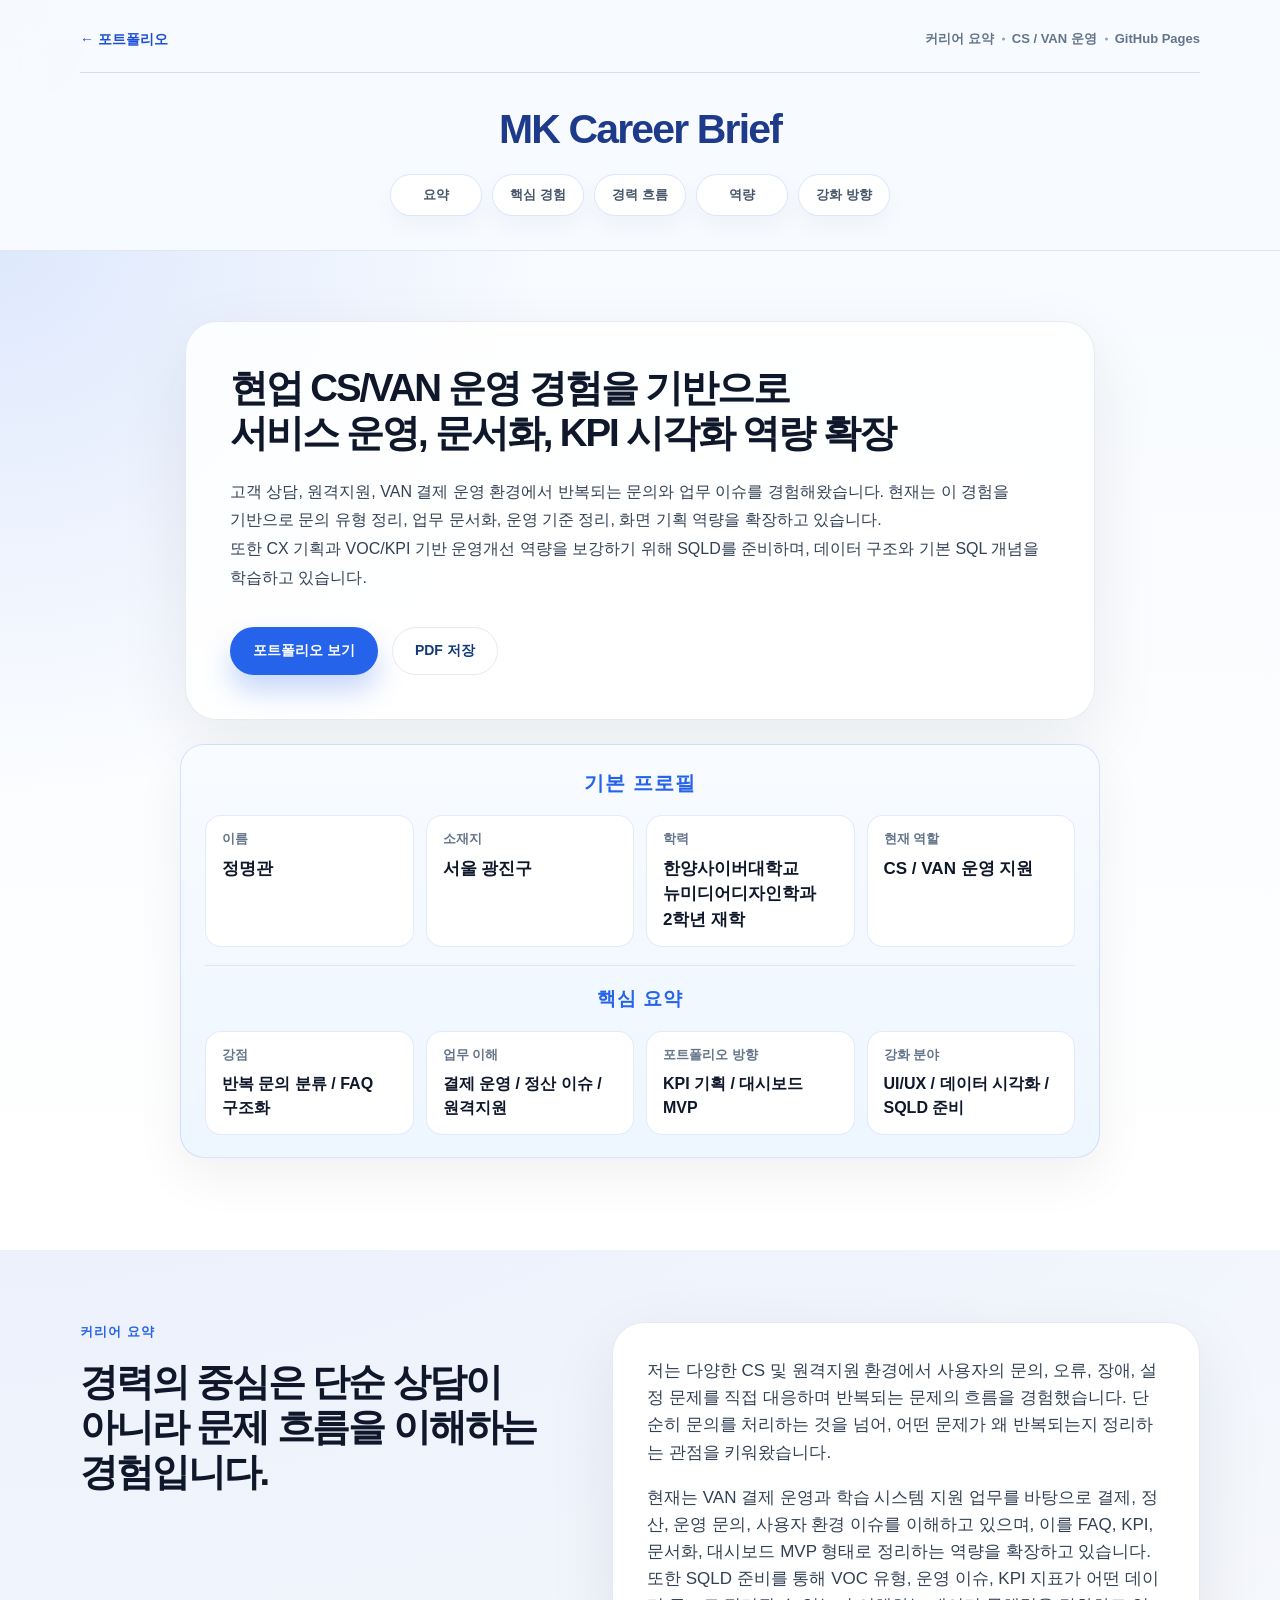
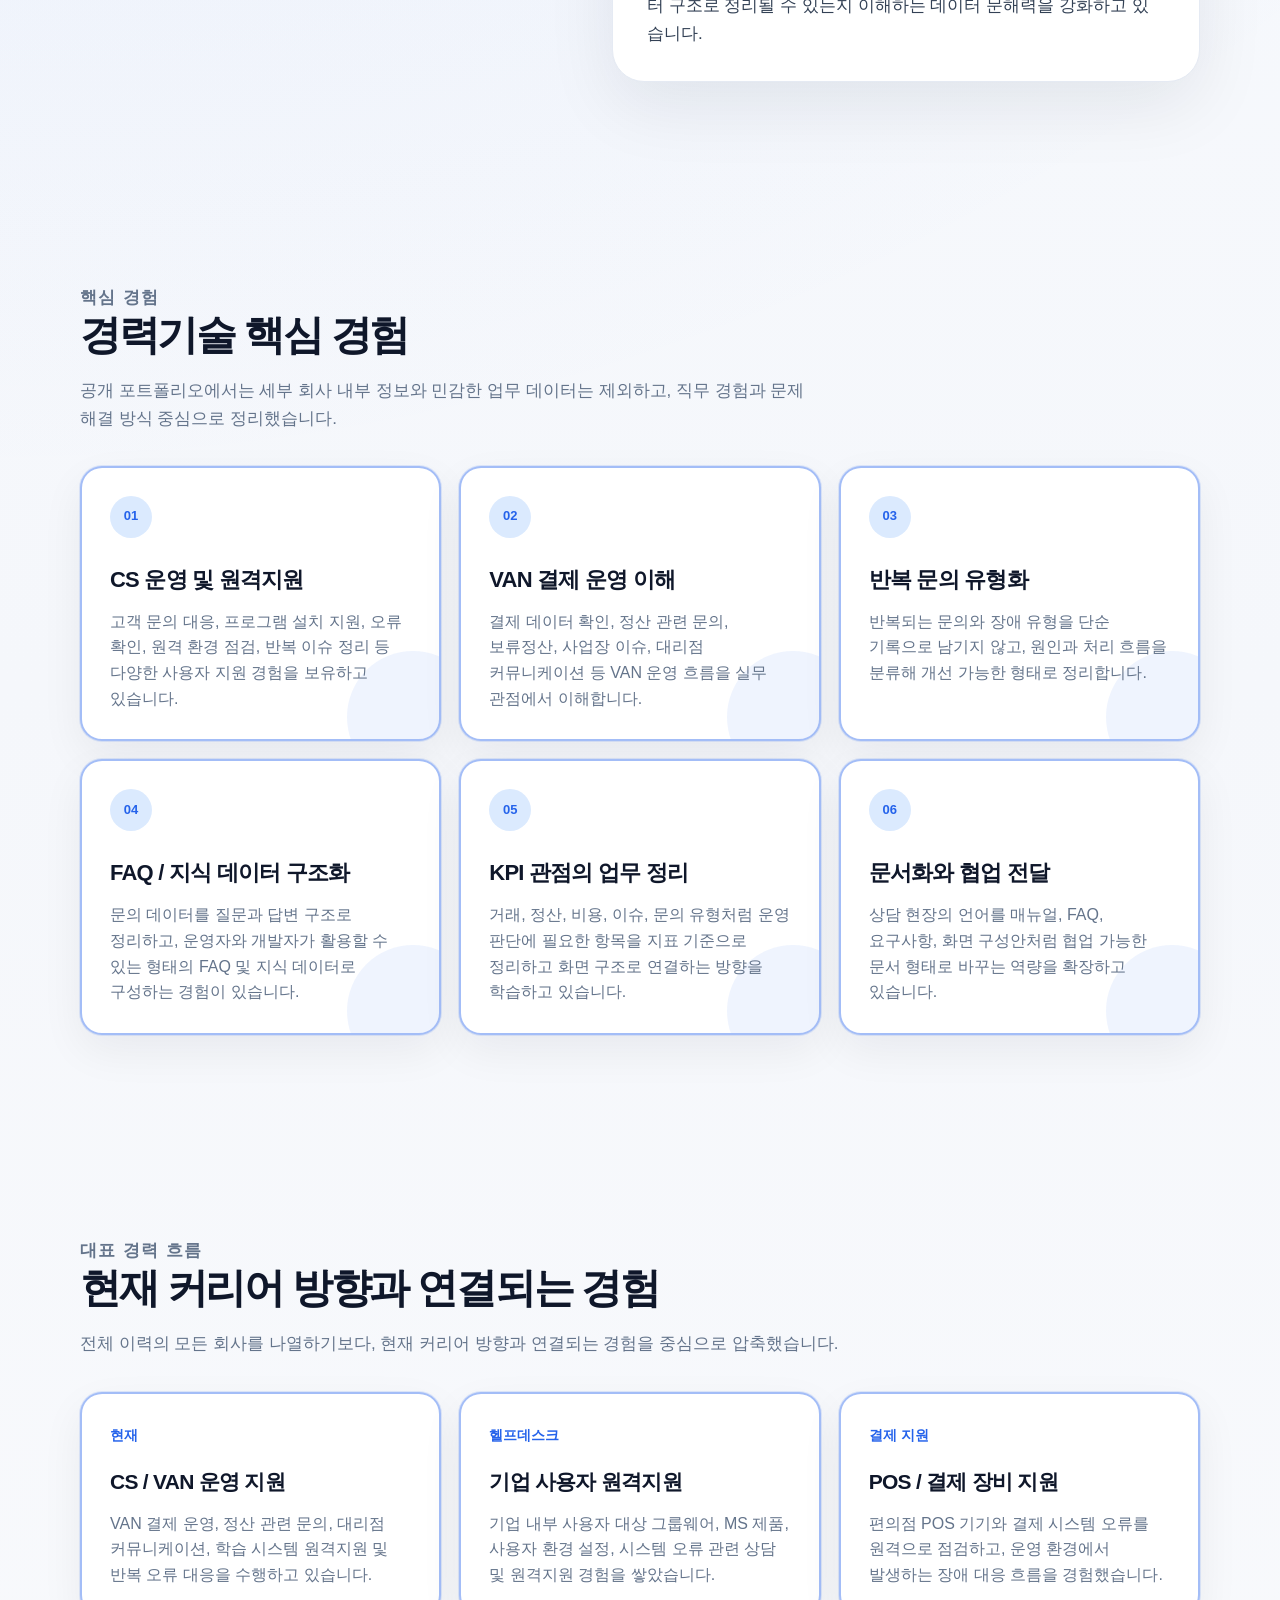
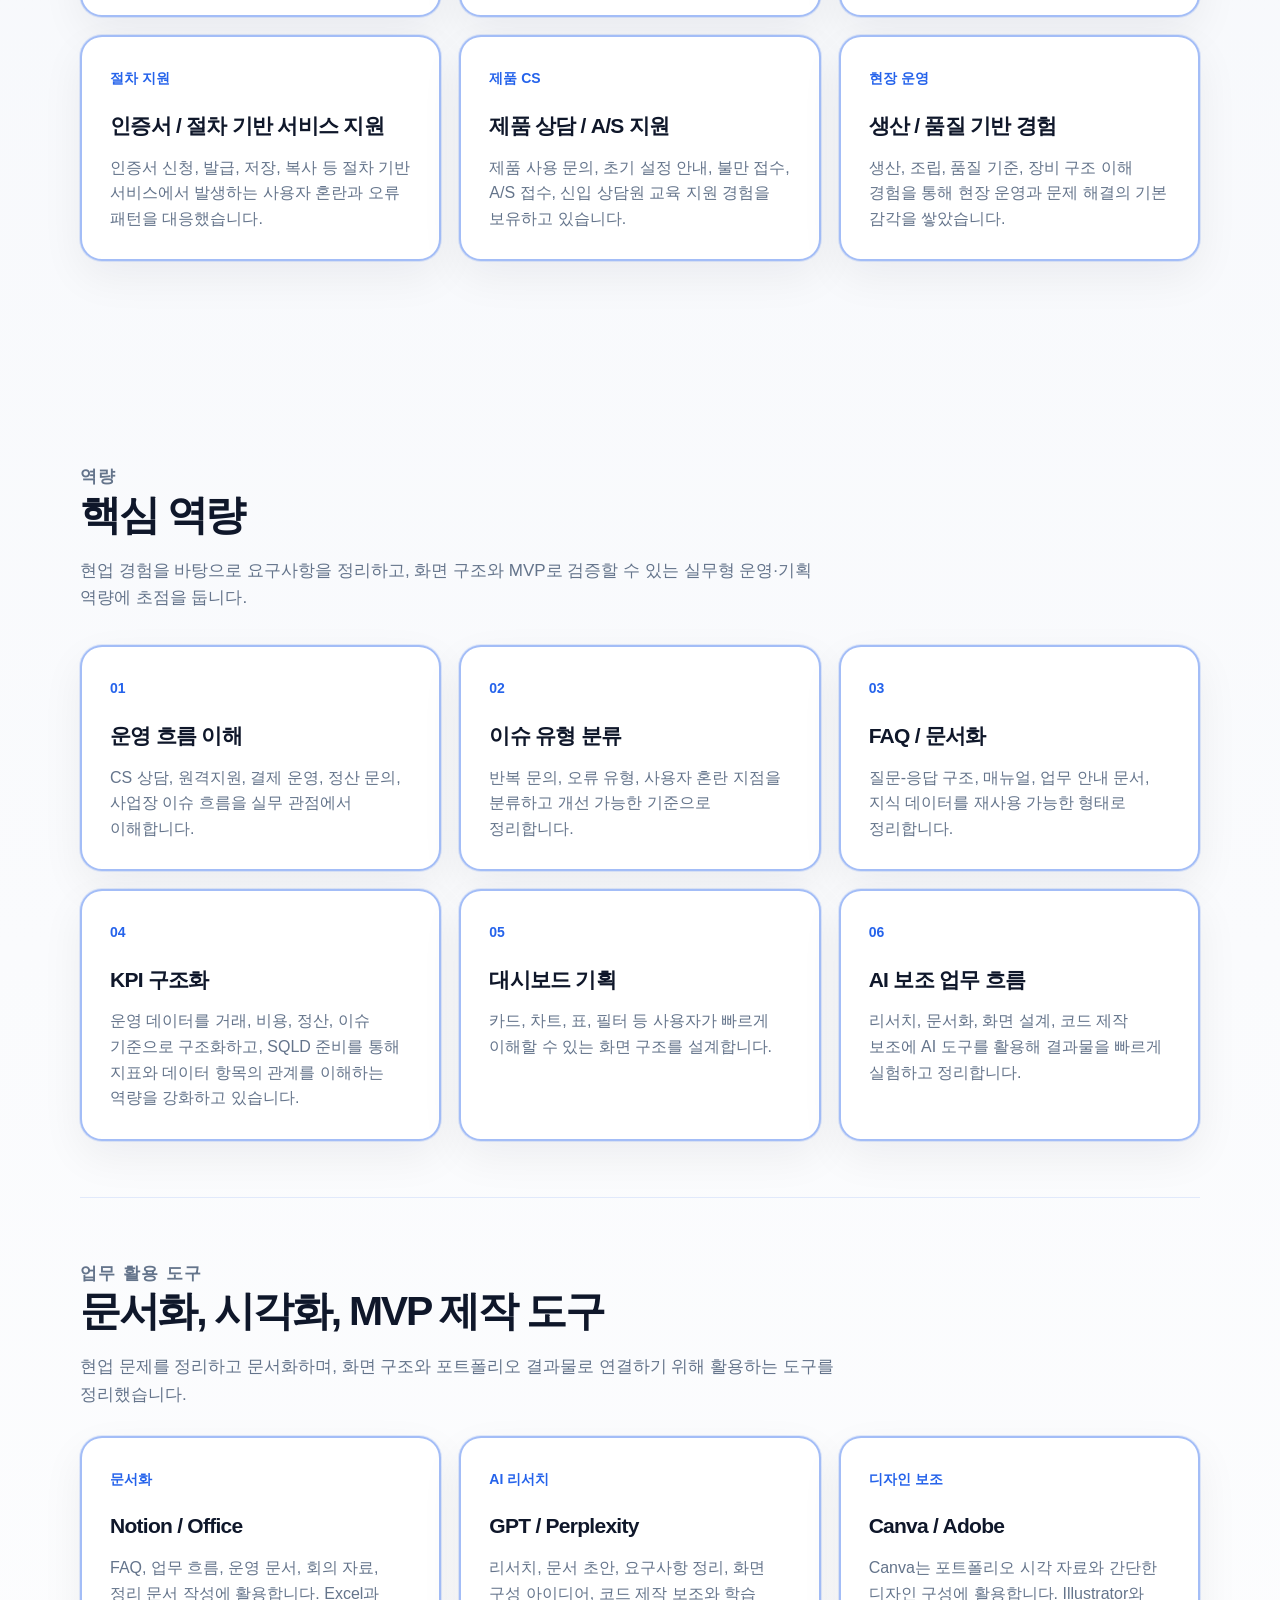
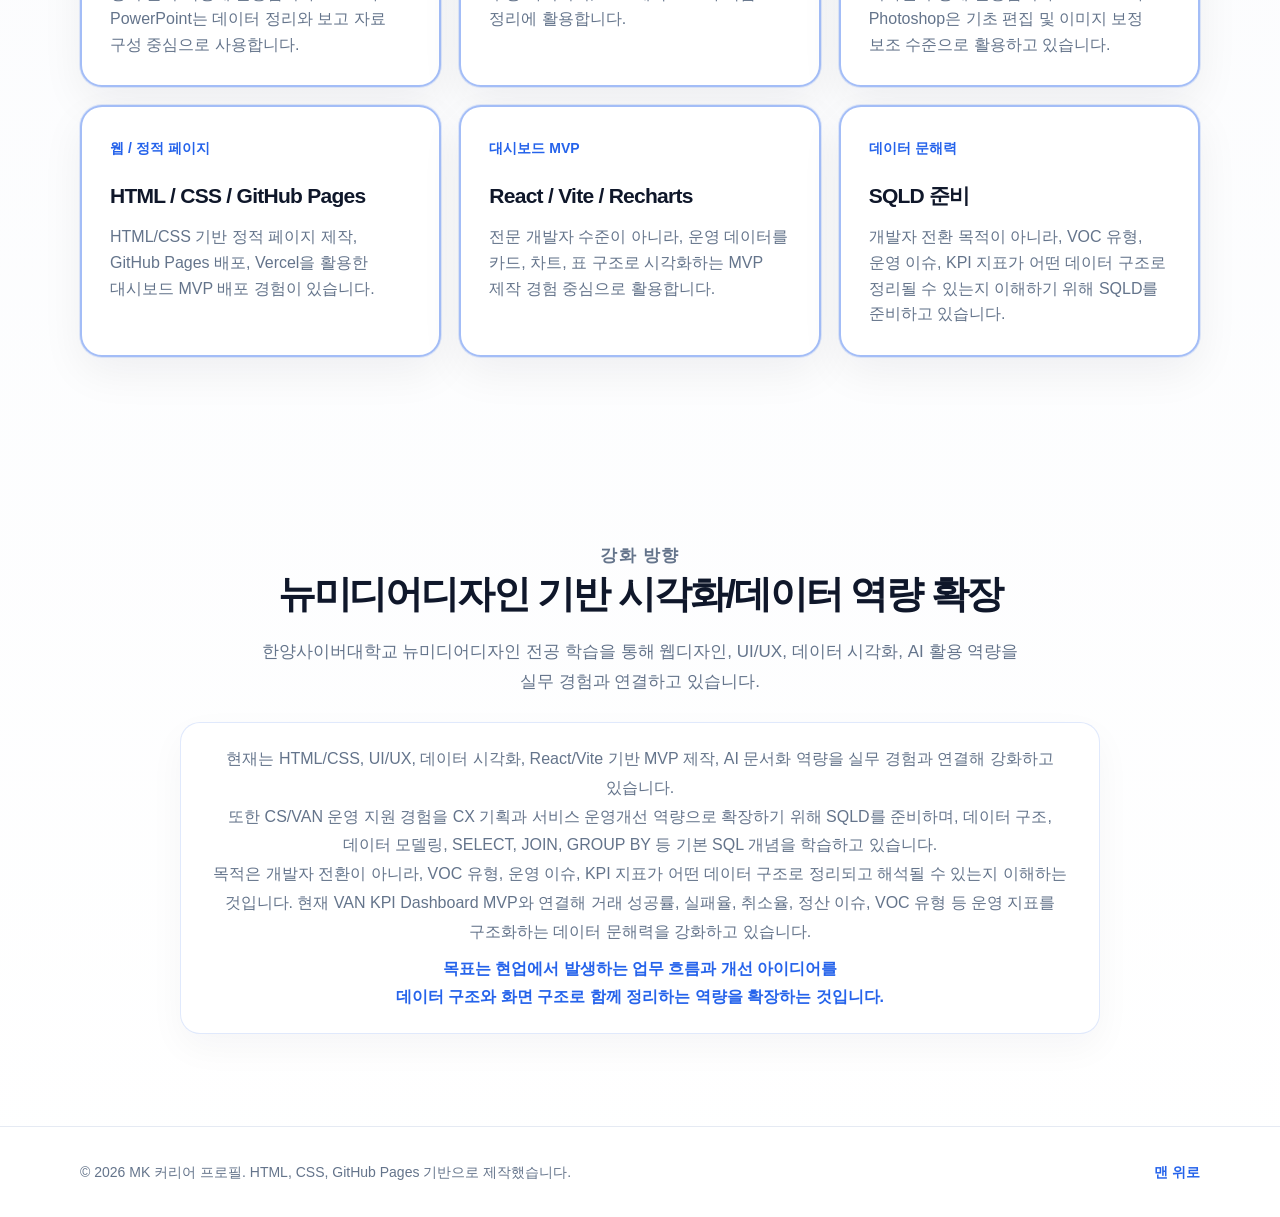
==== commit d15441dd: "Add SQLD preparation context to career page" ====
--- a/career.html
+++ b/career.html
@@ -4,11 +4,11 @@
   <meta charset="UTF-8" />
   <meta name="viewport" content="width=device-width, initial-scale=1.0" />
 
-  <title>MK Career Profile</title>
+  <title>MK 커리어 프로필</title>
 
   <meta
     name="description"
-    content="CS/VAN 운영 경험을 기반으로 반복 문의, 원격지원, FAQ 구조화, KPI 기획, 업무 시각화 역량을 정리한 MK의 경력기술서형 커리어 페이지입니다."
+    content="CS/VAN 운영 경험을 기반으로 반복 문의, 원격지원, FAQ 구조화, KPI 기획, 데이터 문해력, 업무 시각화 역량을 정리한 MK의 경력기술서형 커리어 페이지입니다."
   />
 
   <link rel="stylesheet" href="./style.css" />
@@ -18,19 +18,18 @@
   <header class="career-document-header">
     <div class="container career-header-inner">
       <div class="career-header-top">
-        <a href="./index.html" class="career-back-link">← Portfolio</a>
+        <a href="./index.html" class="career-back-link">← 포트폴리오</a>
 
         <div class="career-header-meta">
-          <span>Career Brief</span>
-          <span>CS / VAN Operations</span>
+          <span>커리어 요약</span>
+          <span>CS / VAN 운영</span>
           <span>GitHub Pages</span>
         </div>
       </div>
 
       <div class="career-title-row career-title-center">
         <div class="career-name-block">
-          <p class="career-label">MK Career Profile</p>
-          <h1>Myung Kwan Jung</h1>
+          <h1>MK Career Brief</h1>
         </div>
 
         <nav class="career-page-nav" aria-label="career page navigation">
@@ -50,22 +49,27 @@
         <div class="career-intro-main career-intro-compact">
           <h2>
             현업 CS/VAN 운영 경험을 기반으로<br />
-            서비스 운영,문서화,KPI 시각화 역량 확장
+            서비스 운영, 문서화, KPI 시각화 역량 확장
           </h2>
 
           <p>
-            고객 상담, 원격지원, VAN 결제 운영 환경에서 반복되는 문의와 업무 이슈를 경험해왔습니다.</p> 
-            현재는 이 경험을 기반으로 문의 유형 정리, 업무 문서화, 운영 기준 정리, 화면 기획 역량을 확장하고 있습니다.
-
+            고객 상담, 원격지원, VAN 결제 운영 환경에서 반복되는 문의와 업무 이슈를 경험해왔습니다.
+            현재는 이 경험을 기반으로 문의 유형 정리, 업무 문서화, 운영 기준 정리,
+            화면 기획 역량을 확장하고 있습니다.
+          </p>
+
+          <p>
+            또한 CX 기획과 VOC/KPI 기반 운영개선 역량을 보강하기 위해 SQLD를 준비하며,
+            데이터 구조와 기본 SQL 개념을 학습하고 있습니다.
           </p>
 
           <div class="career-intro-actions">
             <a class="btn btn-primary" href="./index.html">
-              View Portfolio
+              포트폴리오 보기
             </a>
 
             <button class="btn btn-secondary no-print" type="button" onclick="window.print()">
-              Save as PDF
+              PDF 저장
             </button>
           </div>
         </div>
@@ -77,17 +81,17 @@
             <dl class="summary-strip-list">
               <div>
                 <dt>이름</dt>
-                <dd>정명관</dd> 
+                <dd>정명관</dd>
               </div>
 
               <div>
                 <dt>소재지</dt>
-                <dd>Seoul, 광진구</dd>
+                <dd>서울 광진구</dd>
               </div>
 
               <div>
                 <dt>학력</dt>
-                <dd>HYCU 뉴미디어디자인학과 2학년 재학</dd>
+                <dd>한양사이버대학교 뉴미디어디자인학과 2학년 재학</dd>
               </div>
 
               <div>
@@ -118,7 +122,7 @@
 
               <div>
                 <dt>강화 분야</dt>
-                <dd>UI/UX / 데이터 시각화 / AI 활용</dd>
+                <dd>UI/UX / 데이터 시각화 / SQLD 준비</dd>
               </div>
             </dl>
           </div>
@@ -129,7 +133,7 @@
     <section id="summary" class="section about-section">
       <div class="container two-column">
         <div>
-          <p class="section-kicker">Career Summary</p>
+          <p class="section-kicker">커리어 요약</p>
           <h2>경력의 중심은 단순 상담이 아니라 문제 흐름을 이해하는 경험입니다.</h2>
         </div>
 
@@ -145,7 +149,9 @@
             현재는 VAN 결제 운영과 학습 시스템 지원 업무를 바탕으로
             결제, 정산, 운영 문의, 사용자 환경 이슈를 이해하고 있으며,
             이를 FAQ, KPI, 문서화, 대시보드 MVP 형태로 정리하는 역량을
-            확장하고 있습니다.
+            확장하고 있습니다. 또한 SQLD 준비를 통해 VOC 유형, 운영 이슈,
+            KPI 지표가 어떤 데이터 구조로 정리될 수 있는지 이해하는
+            데이터 문해력을 강화하고 있습니다.
           </p>
         </div>
       </div>
@@ -154,7 +160,7 @@
     <section id="experience" class="section">
       <div class="container">
         <div class="section-heading">
-          <p class="section-kicker">Core Experience</p>
+          <p class="section-kicker">핵심 경험</p>
           <h2>경력기술 핵심 경험</h2>
           <p>
             공개 포트폴리오에서는 세부 회사 내부 정보와 민감한 업무 데이터는 제외하고,
@@ -223,8 +229,8 @@
     <section id="timeline" class="section">
       <div class="container">
         <div class="section-heading">
-          <p class="section-kicker">Selected Work Timeline</p>
-          <h2>대표 경력 흐름</h2>
+          <p class="section-kicker">대표 경력 흐름</p>
+          <h2>현재 커리어 방향과 연결되는 경험</h2>
           <p>
             전체 이력의 모든 회사를 나열하기보다, 현재 커리어 방향과 연결되는
             경험을 중심으로 압축했습니다.
@@ -233,8 +239,8 @@
 
         <div class="process-grid">
           <article class="process-card">
-            <span>Current</span>
-            <h3>CS / VAN Operations Support</h3>
+            <span>현재</span>
+            <h3>CS / VAN 운영 지원</h3>
             <p>
               VAN 결제 운영, 정산 관련 문의, 대리점 커뮤니케이션,
               학습 시스템 원격지원 및 반복 오류 대응을 수행하고 있습니다.
@@ -242,8 +248,8 @@
           </article>
 
           <article class="process-card">
-            <span>Helpdesk</span>
-            <h3>Enterprise Remote Support</h3>
+            <span>헬프데스크</span>
+            <h3>기업 사용자 원격지원</h3>
             <p>
               기업 내부 사용자 대상 그룹웨어, MS 제품, 사용자 환경 설정,
               시스템 오류 관련 상담 및 원격지원 경험을 쌓았습니다.
@@ -251,8 +257,8 @@
           </article>
 
           <article class="process-card">
-            <span>Payment</span>
-            <h3>POS / Payment Device Support</h3>
+            <span>결제 지원</span>
+            <h3>POS / 결제 장비 지원</h3>
             <p>
               편의점 POS 기기와 결제 시스템 오류를 원격으로 점검하고,
               운영 환경에서 발생하는 장애 대응 흐름을 경험했습니다.
@@ -260,8 +266,8 @@
           </article>
 
           <article class="process-card">
-            <span>Process</span>
-            <h3>Certificate / Procedure Support</h3>
+            <span>절차 지원</span>
+            <h3>인증서 / 절차 기반 서비스 지원</h3>
             <p>
               인증서 신청, 발급, 저장, 복사 등 절차 기반 서비스에서 발생하는
               사용자 혼란과 오류 패턴을 대응했습니다.
@@ -269,8 +275,8 @@
           </article>
 
           <article class="process-card">
-            <span>Product</span>
-            <h3>Product CS / A/S Support</h3>
+            <span>제품 CS</span>
+            <h3>제품 상담 / A/S 지원</h3>
             <p>
               제품 사용 문의, 초기 설정 안내, 불만 접수, A/S 접수,
               신입 상담원 교육 지원 경험을 보유하고 있습니다.
@@ -278,8 +284,8 @@
           </article>
 
           <article class="process-card">
-            <span>Operation</span>
-            <h3>Production / Quality Background</h3>
+            <span>현장 운영</span>
+            <h3>생산 / 품질 기반 경험</h3>
             <p>
               생산, 조립, 품질 기준, 장비 구조 이해 경험을 통해
               현장 운영과 문제 해결의 기본 감각을 쌓았습니다.
@@ -292,7 +298,7 @@
     <section id="skills" class="section">
       <div class="container">
         <div class="section-heading">
-          <p class="section-kicker">Skills</p>
+          <p class="section-kicker">역량</p>
           <h2>핵심 역량</h2>
           <p>
             현업 경험을 바탕으로 요구사항을 정리하고, 화면 구조와 MVP로 검증할 수 있는
@@ -303,54 +309,72 @@
         <div class="process-grid">
           <article class="process-card">
             <span>01</span>
-            <h3>Operations Understanding</h3>
-            <p>CS 상담, 원격지원, 결제 운영, 정산 문의, 사업장 이슈 흐름 이해</p>
+            <h3>운영 흐름 이해</h3>
+            <p>
+              CS 상담, 원격지원, 결제 운영, 정산 문의, 사업장 이슈 흐름을
+              실무 관점에서 이해합니다.
+            </p>
           </article>
 
           <article class="process-card">
             <span>02</span>
-            <h3>Issue Classification</h3>
-            <p>반복 문의, 오류 유형, 사용자 혼란 지점을 분류하고 정리</p>
+            <h3>이슈 유형 분류</h3>
+            <p>
+              반복 문의, 오류 유형, 사용자 혼란 지점을 분류하고
+              개선 가능한 기준으로 정리합니다.
+            </p>
           </article>
 
           <article class="process-card">
             <span>03</span>
-            <h3>FAQ / Documentation</h3>
-            <p>질문-응답 구조, 매뉴얼, 업무 안내 문서, 지식 데이터 정리</p>
+            <h3>FAQ / 문서화</h3>
+            <p>
+              질문-응답 구조, 매뉴얼, 업무 안내 문서, 지식 데이터를
+              재사용 가능한 형태로 정리합니다.
+            </p>
           </article>
 
           <article class="process-card">
             <span>04</span>
-            <h3>KPI Structuring</h3>
-            <p>운영 데이터를 거래, 비용, 정산, 이슈 기준으로 구조화</p>
+            <h3>KPI 구조화</h3>
+            <p>
+              운영 데이터를 거래, 비용, 정산, 이슈 기준으로 구조화하고,
+              SQLD 준비를 통해 지표와 데이터 항목의 관계를 이해하는 역량을 강화하고 있습니다.
+            </p>
           </article>
 
           <article class="process-card">
             <span>05</span>
-            <h3>Dashboard Planning</h3>
-            <p>카드, 차트, 표, 필터 등 사용자가 이해하기 쉬운 화면 구조 설계</p>
+            <h3>대시보드 기획</h3>
+            <p>
+              카드, 차트, 표, 필터 등 사용자가 빠르게 이해할 수 있는
+              화면 구조를 설계합니다.
+            </p>
           </article>
 
           <article class="process-card">
             <span>06</span>
-            <h3>AI-assisted Workflow</h3>
-            <p>리서치, 문서화, 화면 설계, 코드 제작 보조에 AI 도구 활용</p>
+            <h3>AI 보조 업무 흐름</h3>
+            <p>
+              리서치, 문서화, 화면 설계, 코드 제작 보조에 AI 도구를 활용해
+              결과물을 빠르게 실험하고 정리합니다.
+            </p>
           </article>
         </div>
 
         <div class="tool-stack-panel">
           <div class="section-heading tool-stack-heading">
-            <p class="section-kicker">Work Tools</p>
-            <h2>업무 활용 도구</h2>
-            <p>
-              현업 문제를 정리하고 문서화하며</p>
+            <p class="section-kicker">업무 활용 도구</p>
+            <h2>문서화, 시각화, MVP 제작 도구</h2>
+            <p>
+              현업 문제를 정리하고 문서화하며,
               화면 구조와 포트폴리오 결과물로 연결하기 위해 활용하는 도구를 정리했습니다.
             </p>
           </div>
 
           <div class="process-grid tool-stack-grid">
             <article class="process-card tool-card">
-              <span>Documentation</span>
+              <span>문서화</span>
               <h3>Notion / Office</h3>
               <p>
                 FAQ, 업무 흐름, 운영 문서, 회의 자료, 정리 문서 작성에 활용합니다.
@@ -359,7 +383,7 @@
             </article>
 
             <article class="process-card tool-card">
-              <span>AI Research</span>
+              <span>AI 리서치</span>
               <h3>GPT / Perplexity</h3>
               <p>
                 리서치, 문서 초안, 요구사항 정리, 화면 구성 아이디어,
@@ -368,7 +392,7 @@
             </article>
 
             <article class="process-card tool-card">
-              <span>Design Support</span>
+              <span>디자인 보조</span>
               <h3>Canva / Adobe</h3>
               <p>
                 Canva는 포트폴리오 시각 자료와 간단한 디자인 구성에 활용합니다.
@@ -378,7 +402,7 @@
             </article>
 
             <article class="process-card tool-card">
-              <span>Web / MVP</span>
+              <span>웹 / 정적 페이지</span>
               <h3>HTML / CSS / GitHub Pages</h3>
               <p>
                 HTML/CSS 기반 정적 페이지 제작, GitHub Pages 배포,
@@ -387,7 +411,7 @@
             </article>
 
             <article class="process-card tool-card">
-              <span>Dashboard</span>
+              <span>대시보드 MVP</span>
               <h3>React / Vite / Recharts</h3>
               <p>
                 전문 개발자 수준이 아니라, 운영 데이터를 카드, 차트, 표 구조로
@@ -396,11 +420,11 @@
             </article>
 
             <article class="process-card tool-card">
-              <span>Workflow</span>
-              <h3>AI-assisted Work Process</h3>
-              <p>
-                리서치, 문서화, 화면 설계, 코드 보조, 포트폴리오 개선 과정을
-                AI 도구와 함께 빠르게 실험하고 정리합니다.
+              <span>데이터 문해력</span>
+              <h3>SQLD 준비</h3>
+              <p>
+                개발자 전환 목적이 아니라, VOC 유형, 운영 이슈, KPI 지표가
+                어떤 데이터 구조로 정리될 수 있는지 이해하기 위해 SQLD를 준비하고 있습니다.
               </p>
             </article>
           </div>
@@ -411,32 +435,47 @@
     <section id="education" class="section learning-section">
       <div class="container learning-stack">
         <div class="learning-heading-center">
-          <p class="section-kicker">Education & Growth</p>
-          <h2>뉴미디어디자인 기반 시각화 역량 확장</h2>
-          <p>
-            한양사이버대학교 뉴미디어디자인 전공 학습을 통해 </p>웹디자인, UI/UX,
+          <p class="section-kicker">강화 방향</p>
+          <h2>뉴미디어디자인 기반 시각화/데이터 역량 확장</h2>
+          <p>
+            한양사이버대학교 뉴미디어디자인 전공 학습을 통해 웹디자인, UI/UX,
             데이터 시각화, AI 활용 역량을 실무 경험과 연결하고 있습니다.
           </p>
         </div>
 
         <div class="learning-note-wide">
           <p>
-            현재 뉴미디어디자인 전공 학습을 기반으로 HTML/CSS, UI/UX, 데이터 시각화,
-            React/Vite 기반 MVP 제작, </p>AI 문서화 역량을 실무 경험과 연결해 강화하고 있습니다.
-           </p><span class="career-highlight-text">
-            목표는 현업에서 발생하는 업무 흐름과 개선 아이디어를<br class="print-break" />
-            화면 구조로 정리하는 역량을 확장하는 것입니다.
-         </span>
-          </p>
-         </div>
+            현재는 HTML/CSS, UI/UX, 데이터 시각화, React/Vite 기반 MVP 제작,
+            AI 문서화 역량을 실무 경험과 연결해 강화하고 있습니다.
+          </p>
+
+          <p>
+            또한 CS/VAN 운영 지원 경험을 CX 기획과 서비스 운영개선 역량으로
+            확장하기 위해 SQLD를 준비하며, 데이터 구조, 데이터 모델링,
+            SELECT, JOIN, GROUP BY 등 기본 SQL 개념을 학습하고 있습니다.
+          </p>
+
+          <p>
+            목적은 개발자 전환이 아니라, VOC 유형, 운영 이슈, KPI 지표가
+            어떤 데이터 구조로 정리되고 해석될 수 있는지 이해하는 것입니다.
+            현재 VAN KPI Dashboard MVP와 연결해 거래 성공률, 실패율, 취소율,
+            정산 이슈, VOC 유형 등 운영 지표를 구조화하는 데이터 문해력을
+            강화하고 있습니다.
+          </p>
+
+          <span class="career-highlight-text">
+            목표는 현업에서 발생하는 업무 흐름과 개선 아이디어를<br />
+            데이터 구조와 화면 구조로 함께 정리하는 역량을 확장하는 것입니다.
+          </span>
+        </div>
       </div>
     </section>
   </main>
 
   <footer class="site-footer">
     <div class="container footer-inner">
-      <p>© 2026 MK Career Profile. Career brief built with HTML, CSS, GitHub Pages.</p>
-      <a href="#top">Back to top</a>
+      <p>© 2026 MK 커리어 프로필. HTML, CSS, GitHub Pages 기반으로 제작했습니다.</p>
+      <a href="#top">맨 위로</a>
     </div>
   </footer>
 </body>
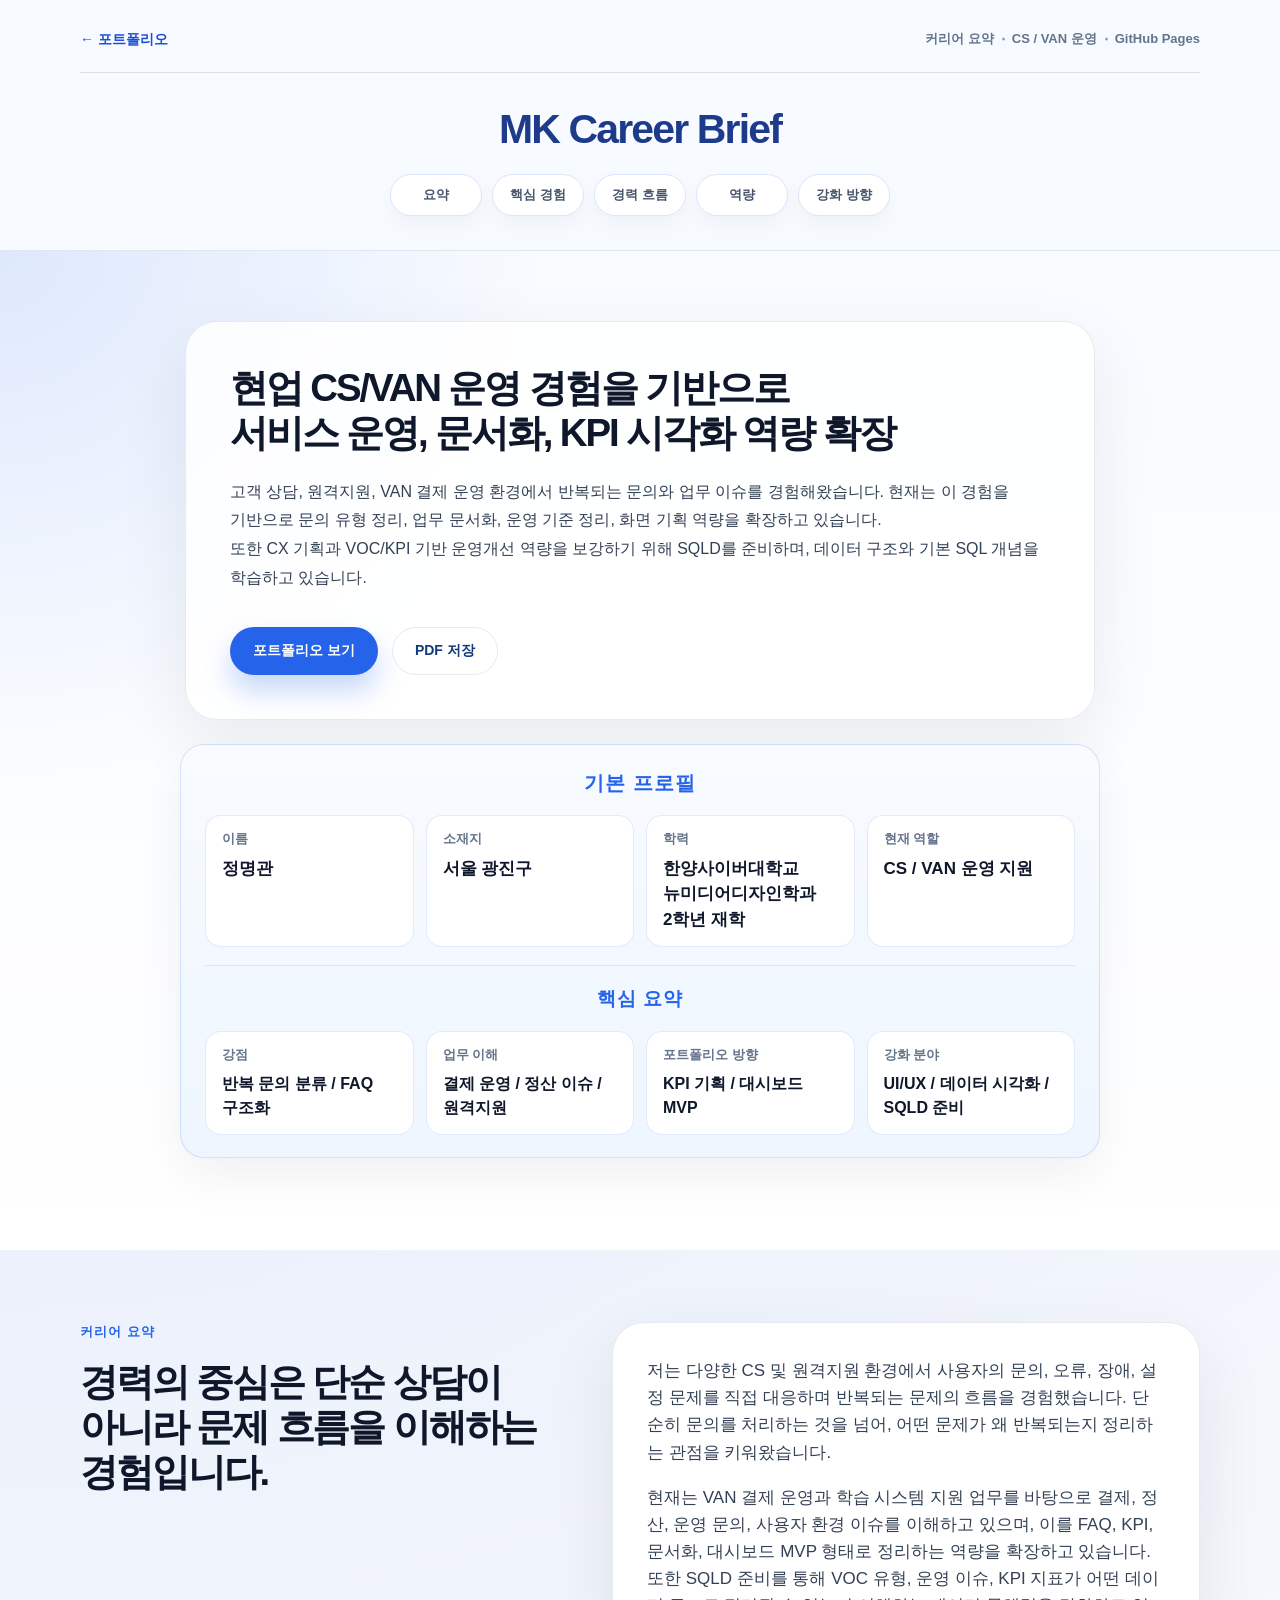
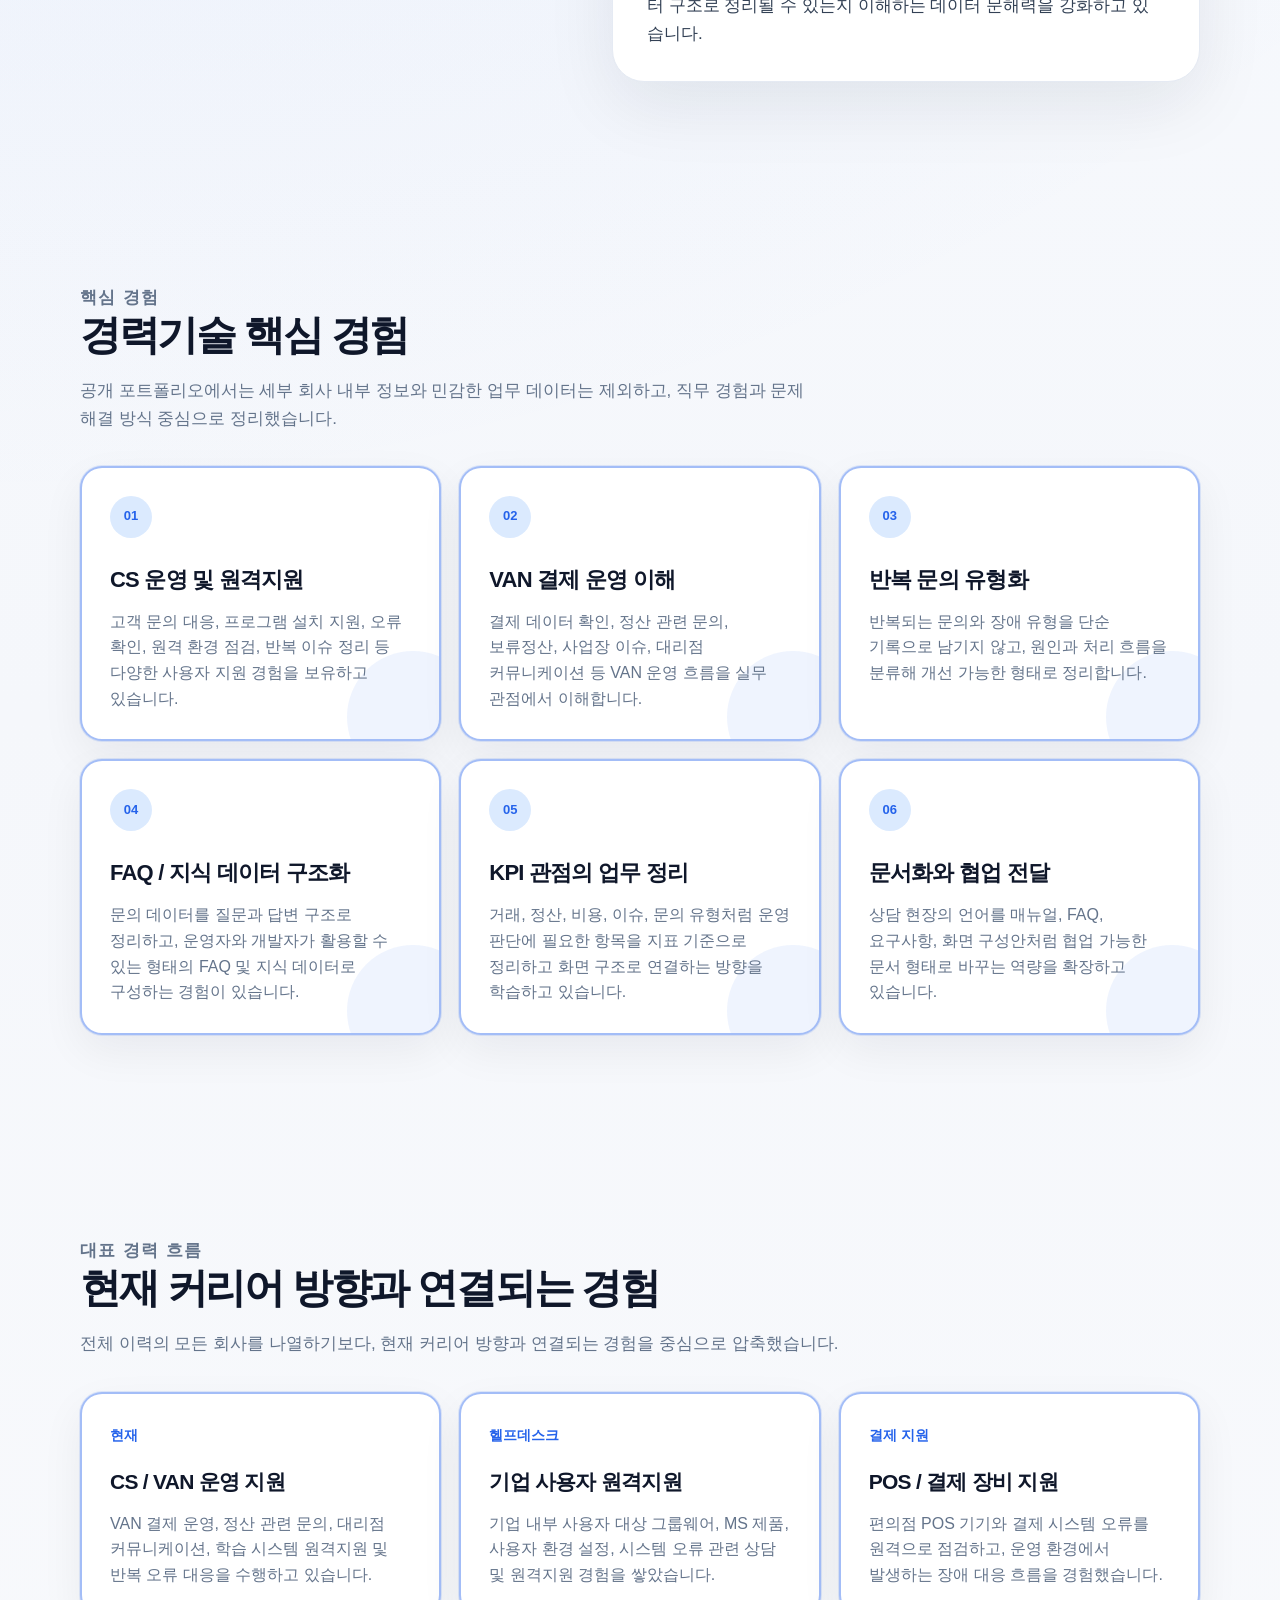
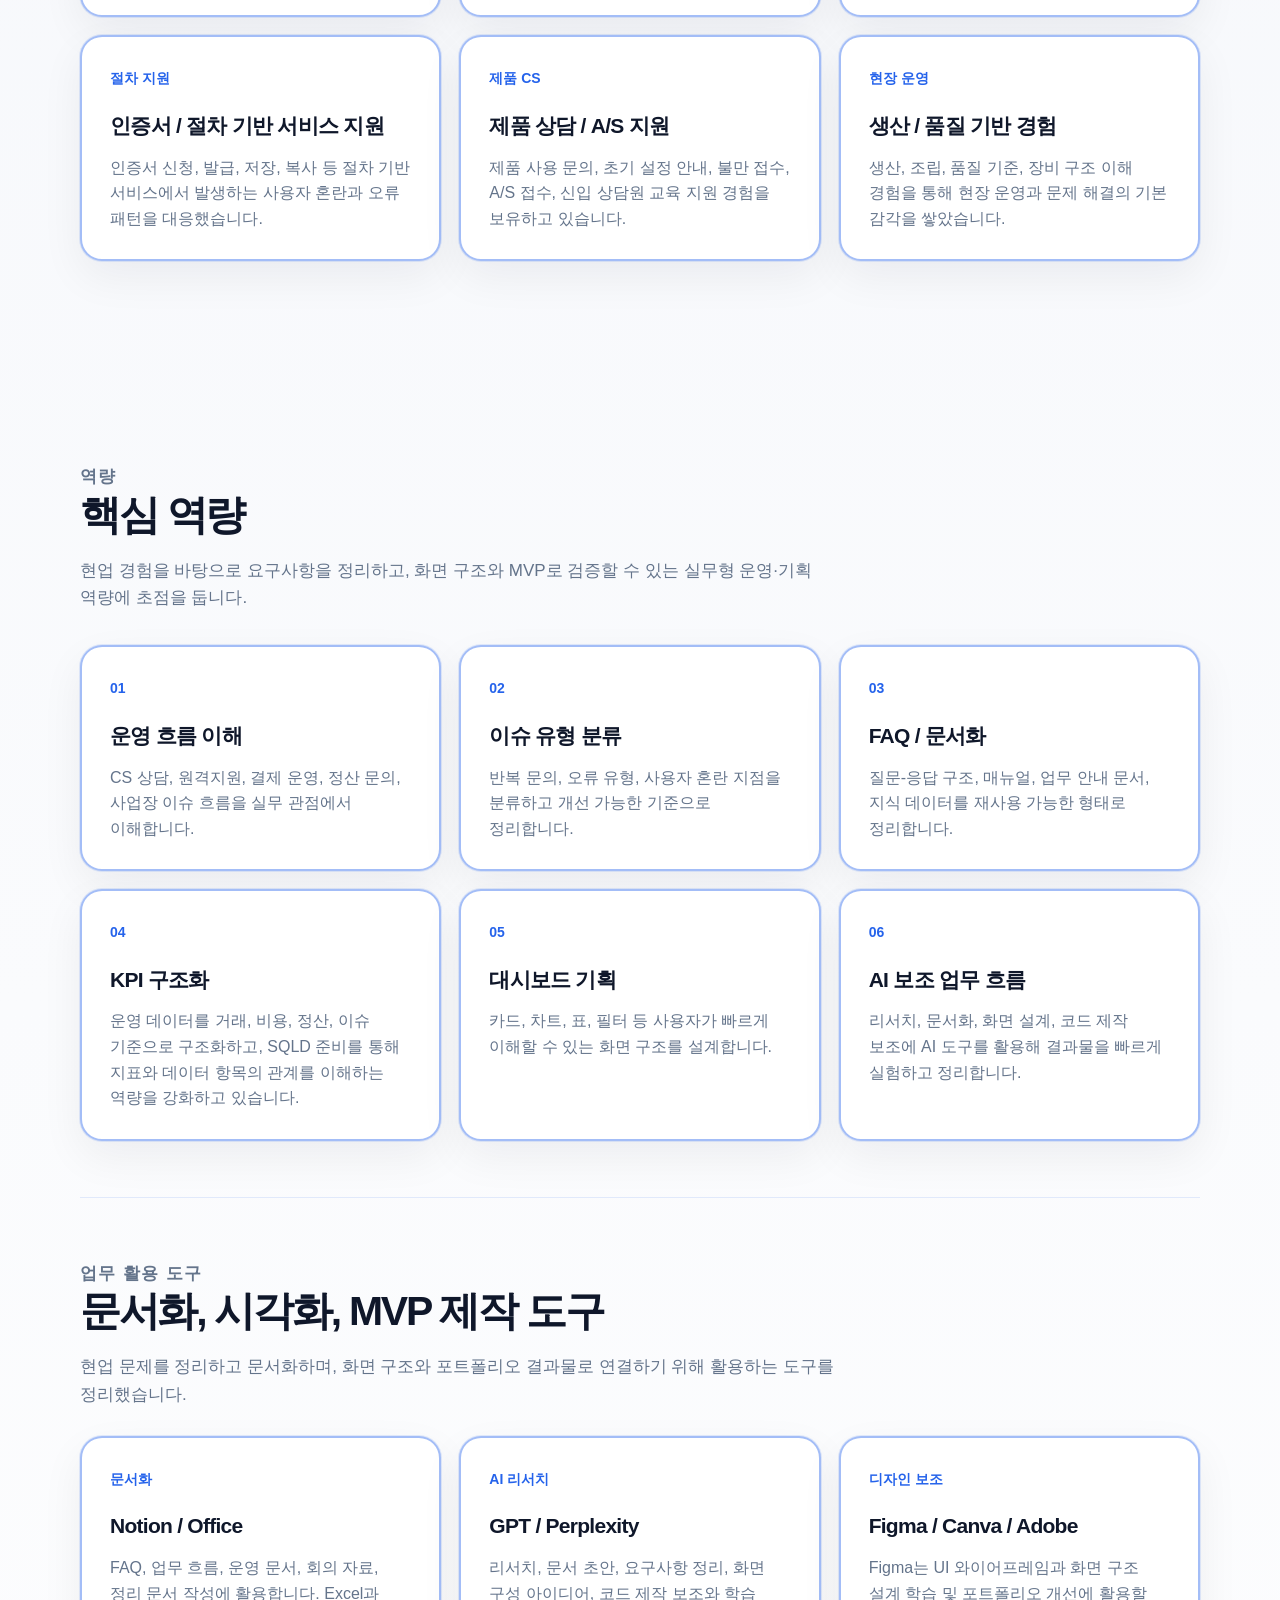
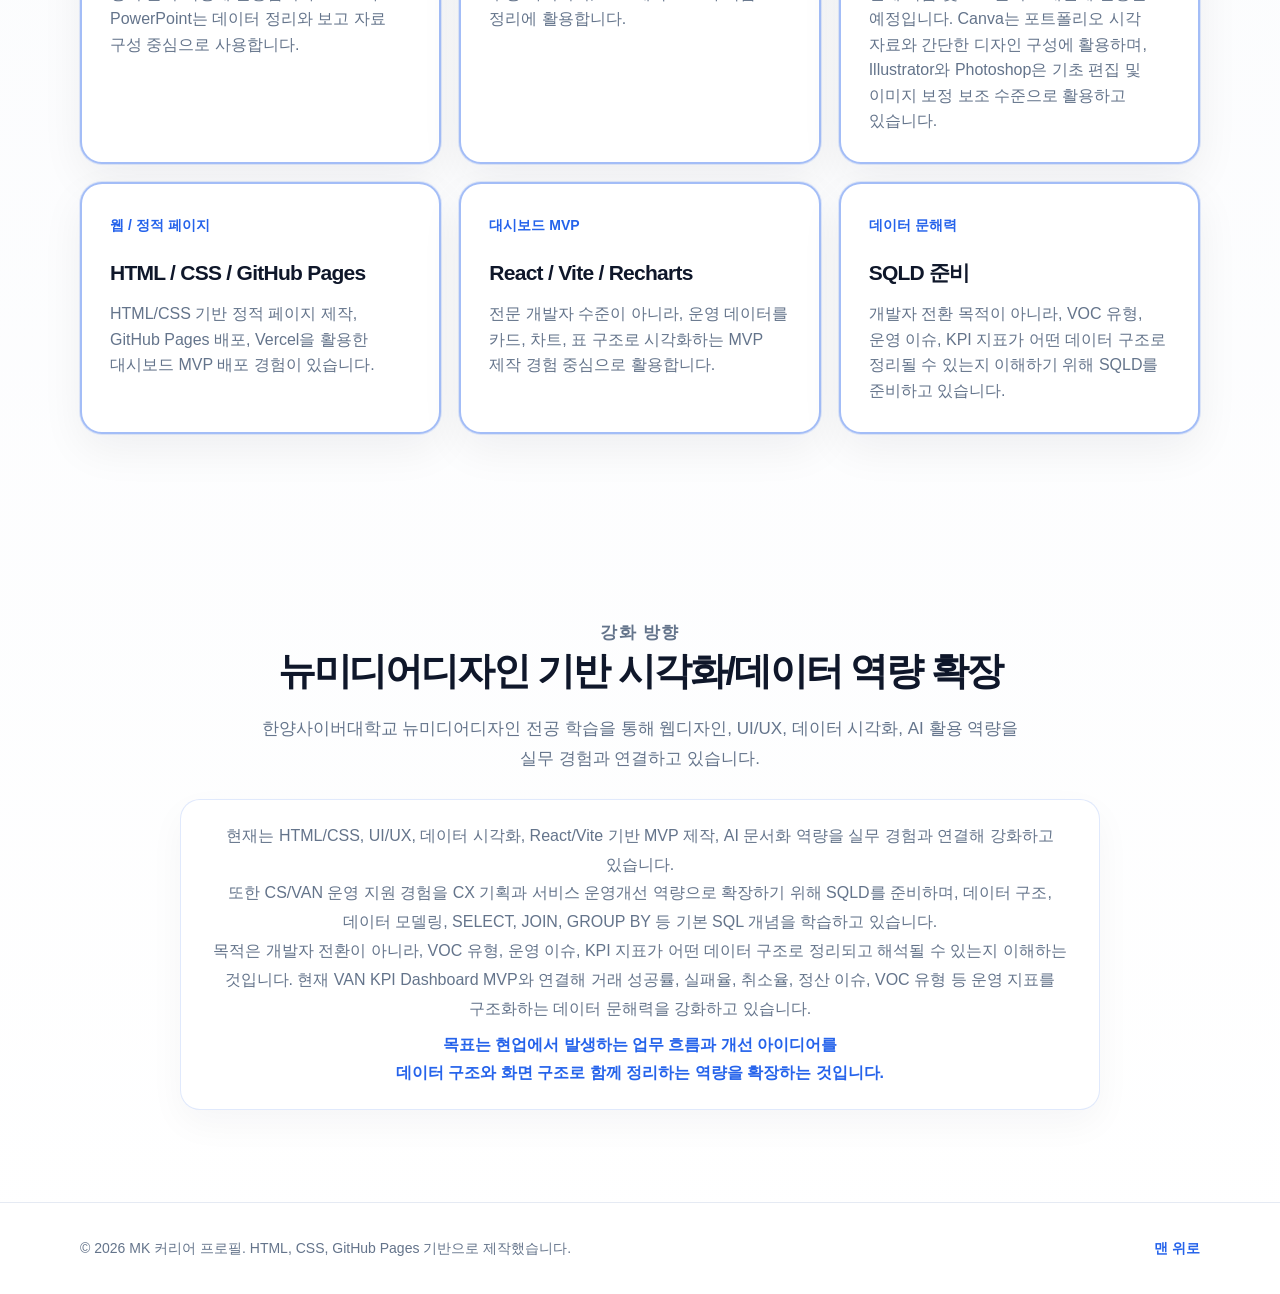
==== commit 8ecb3f67: "Update career tools section with Figma" ====
--- a/career.html
+++ b/career.html
@@ -393,11 +393,11 @@
 
             <article class="process-card tool-card">
               <span>디자인 보조</span>
-              <h3>Canva / Adobe</h3>
-              <p>
-                Canva는 포트폴리오 시각 자료와 간단한 디자인 구성에 활용합니다.
-                Illustrator와 Photoshop은 기초 편집 및 이미지 보정 보조 수준으로
-                활용하고 있습니다.
+              <h3>Figma / Canva / Adobe</h3>
+              <p>
+                Figma는 UI 와이어프레임과 화면 구조 설계 학습 및 포트폴리오 개선에 활용할 예정입니다. 
+                Canva는 포트폴리오 시각 자료와 간단한 디자인 구성에 활용하며, 
+                Illustrator와 Photoshop은 기초 편집 및 이미지 보정 보조 수준으로 활용하고 있습니다.
               </p>
             </article>
 
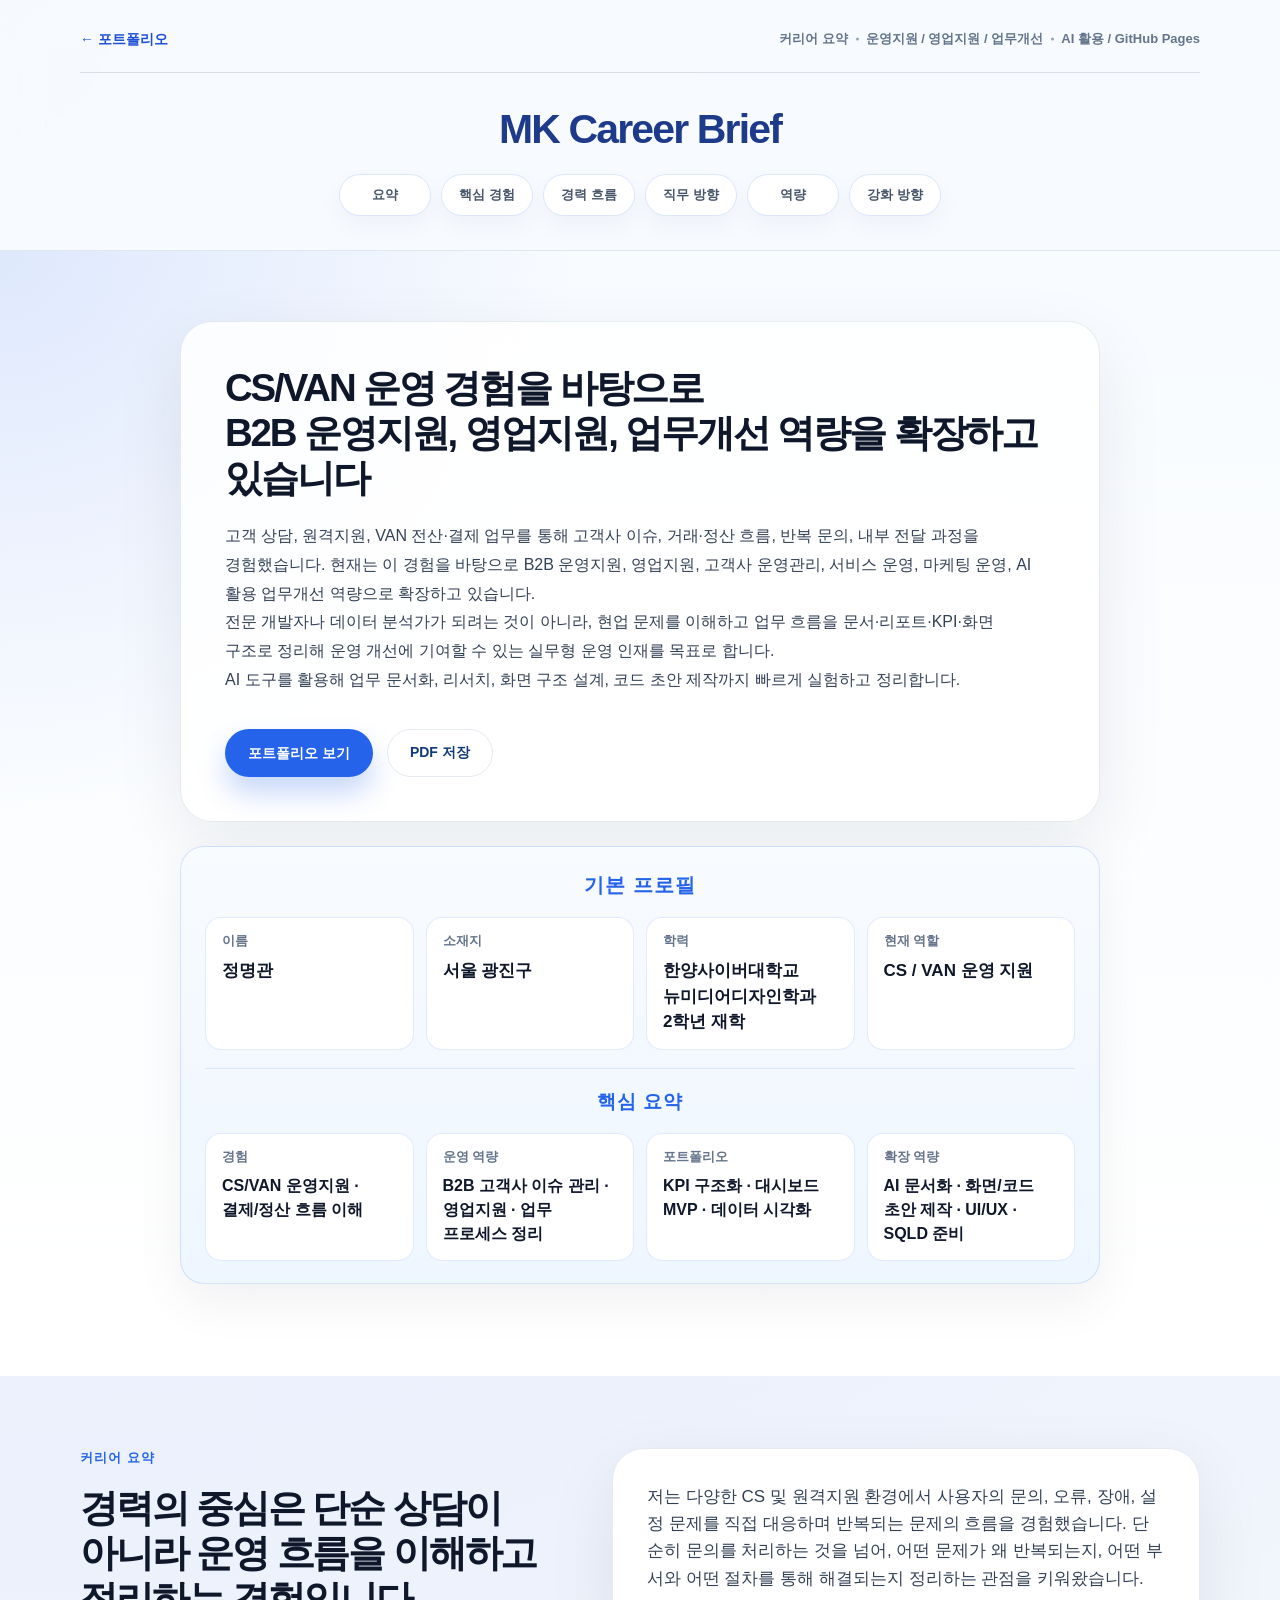
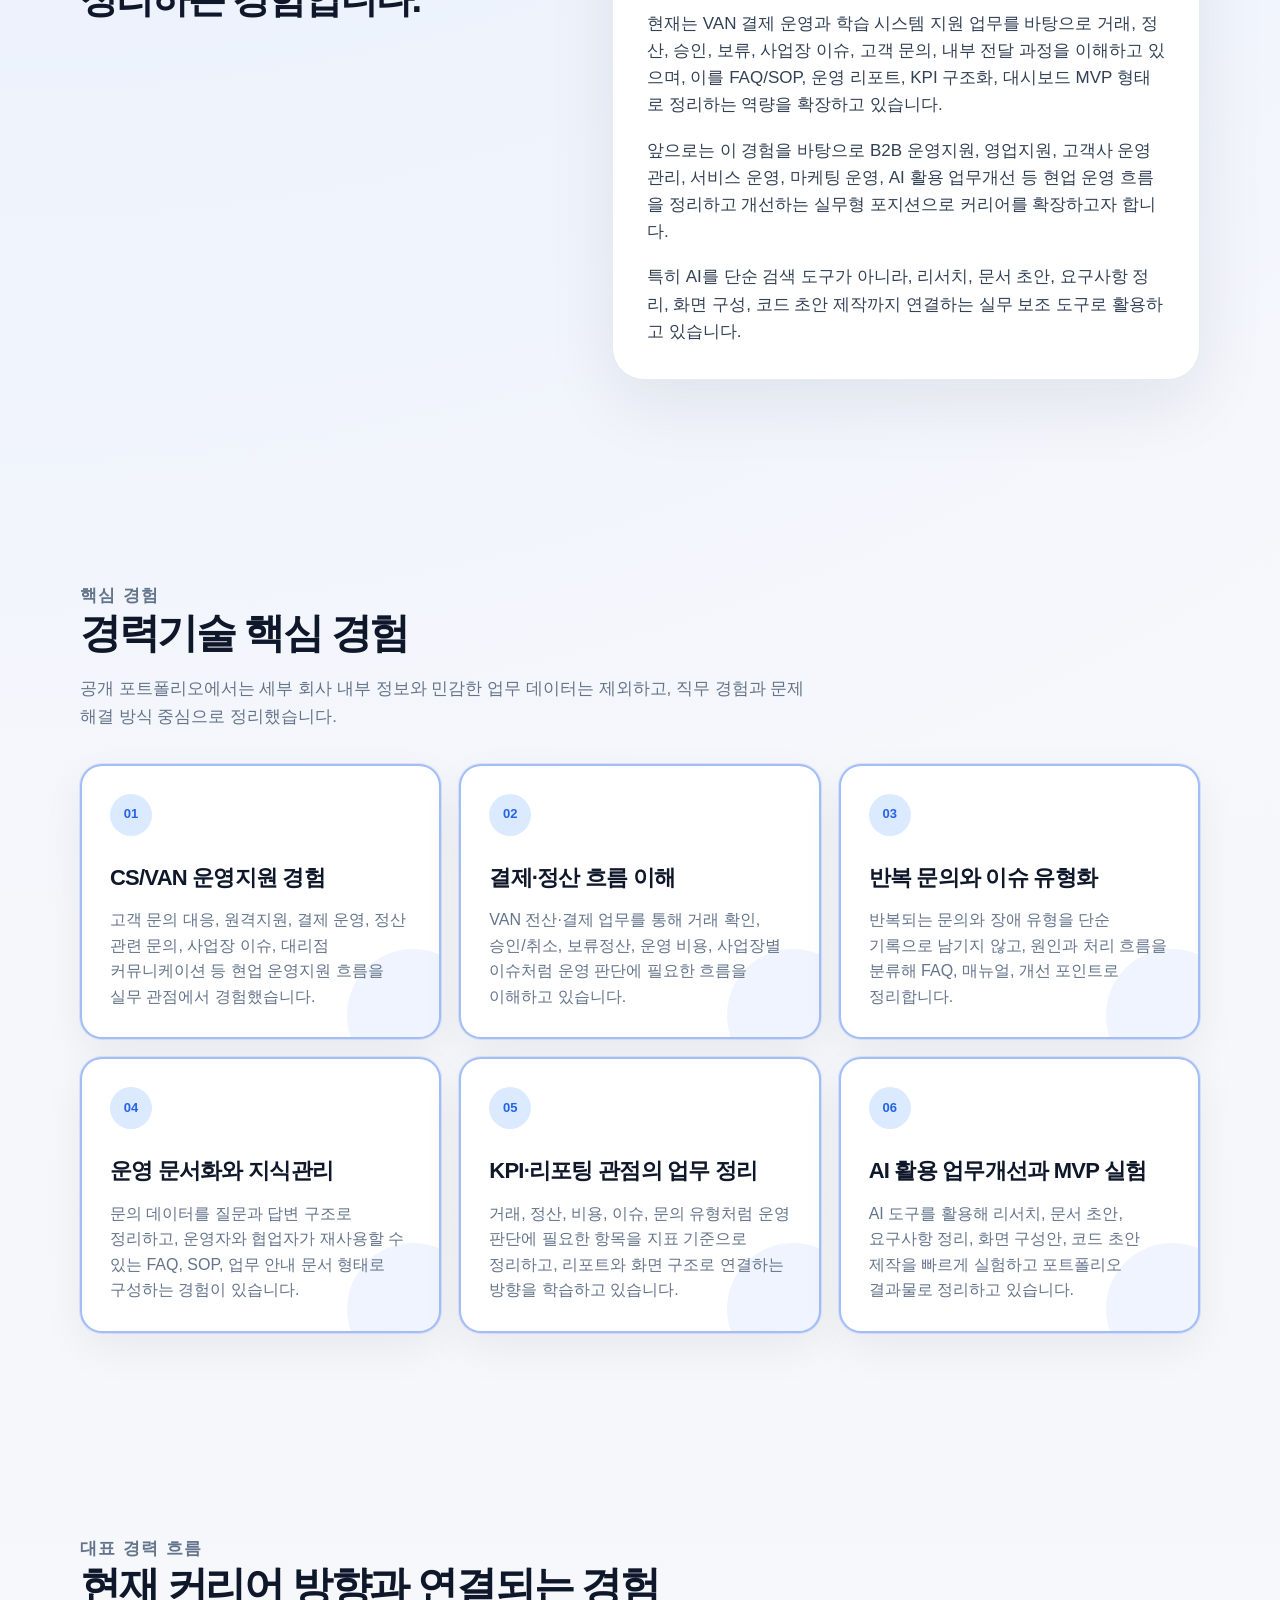
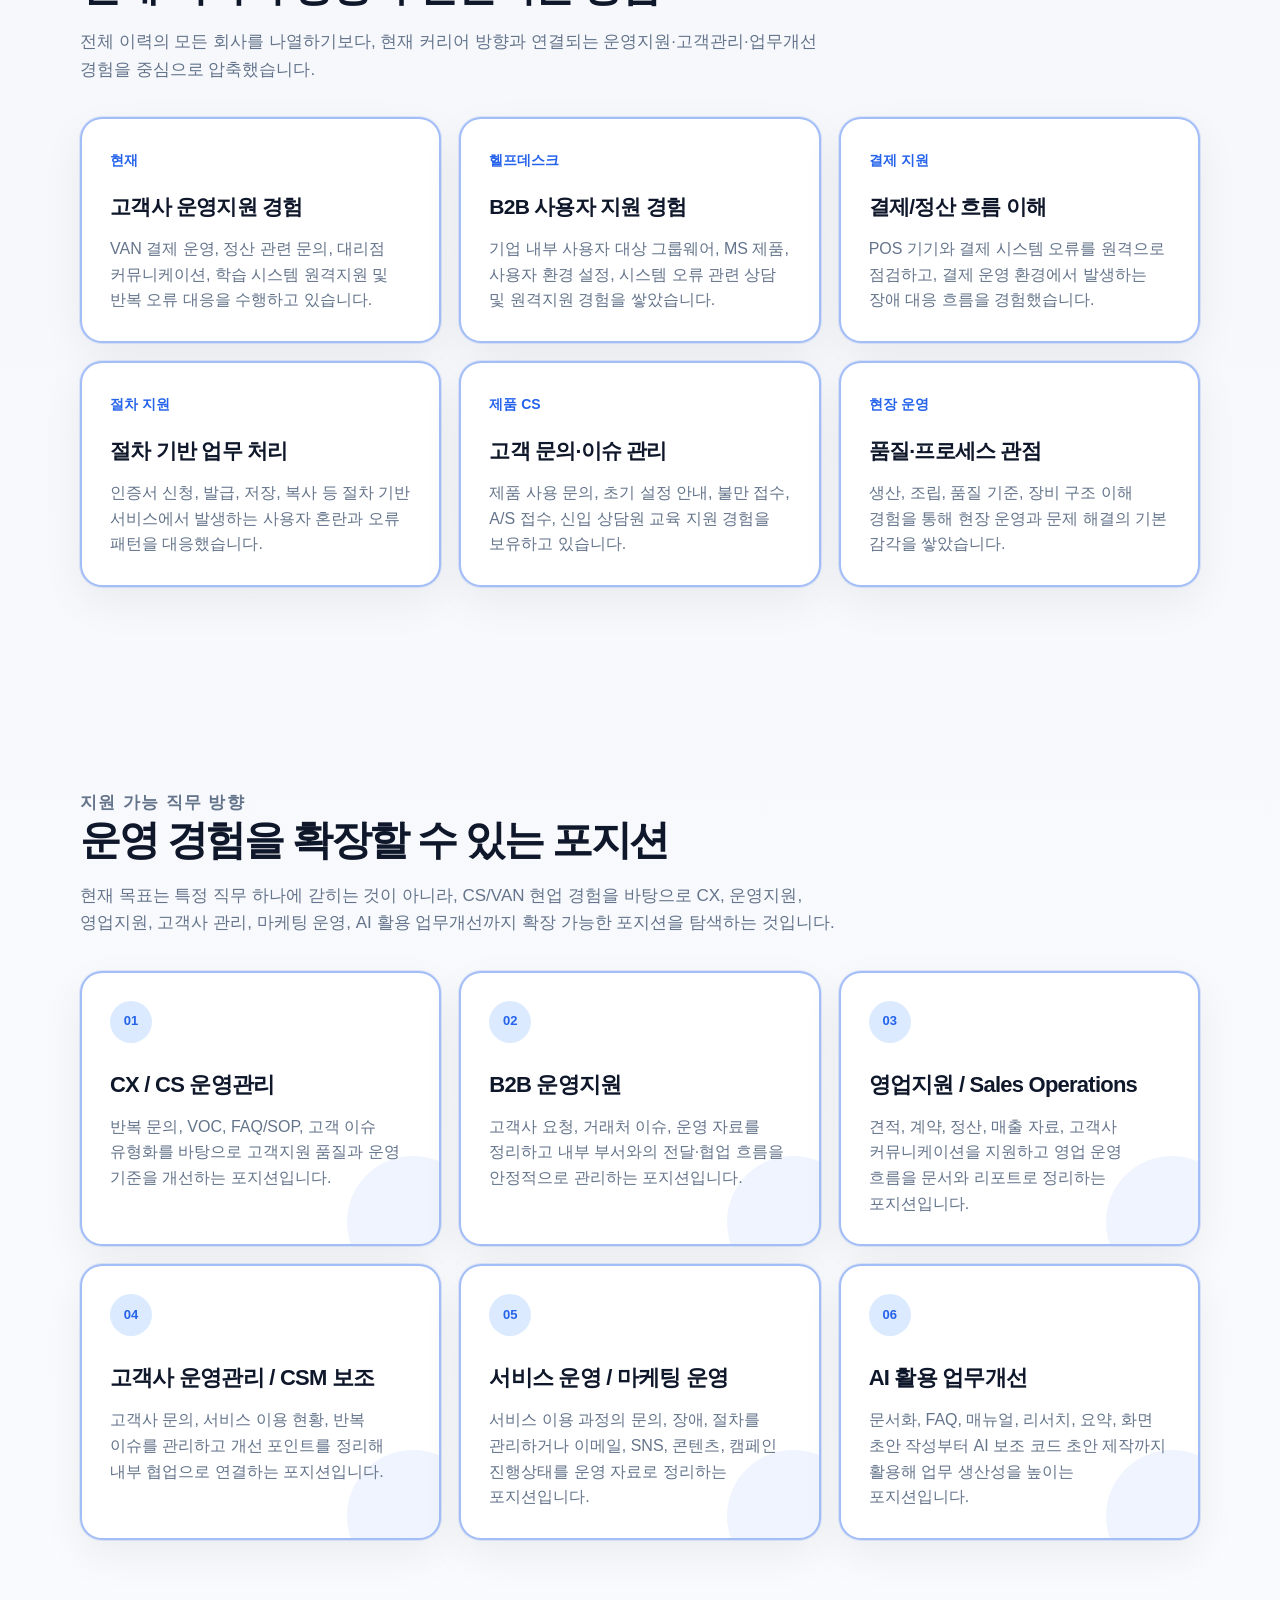
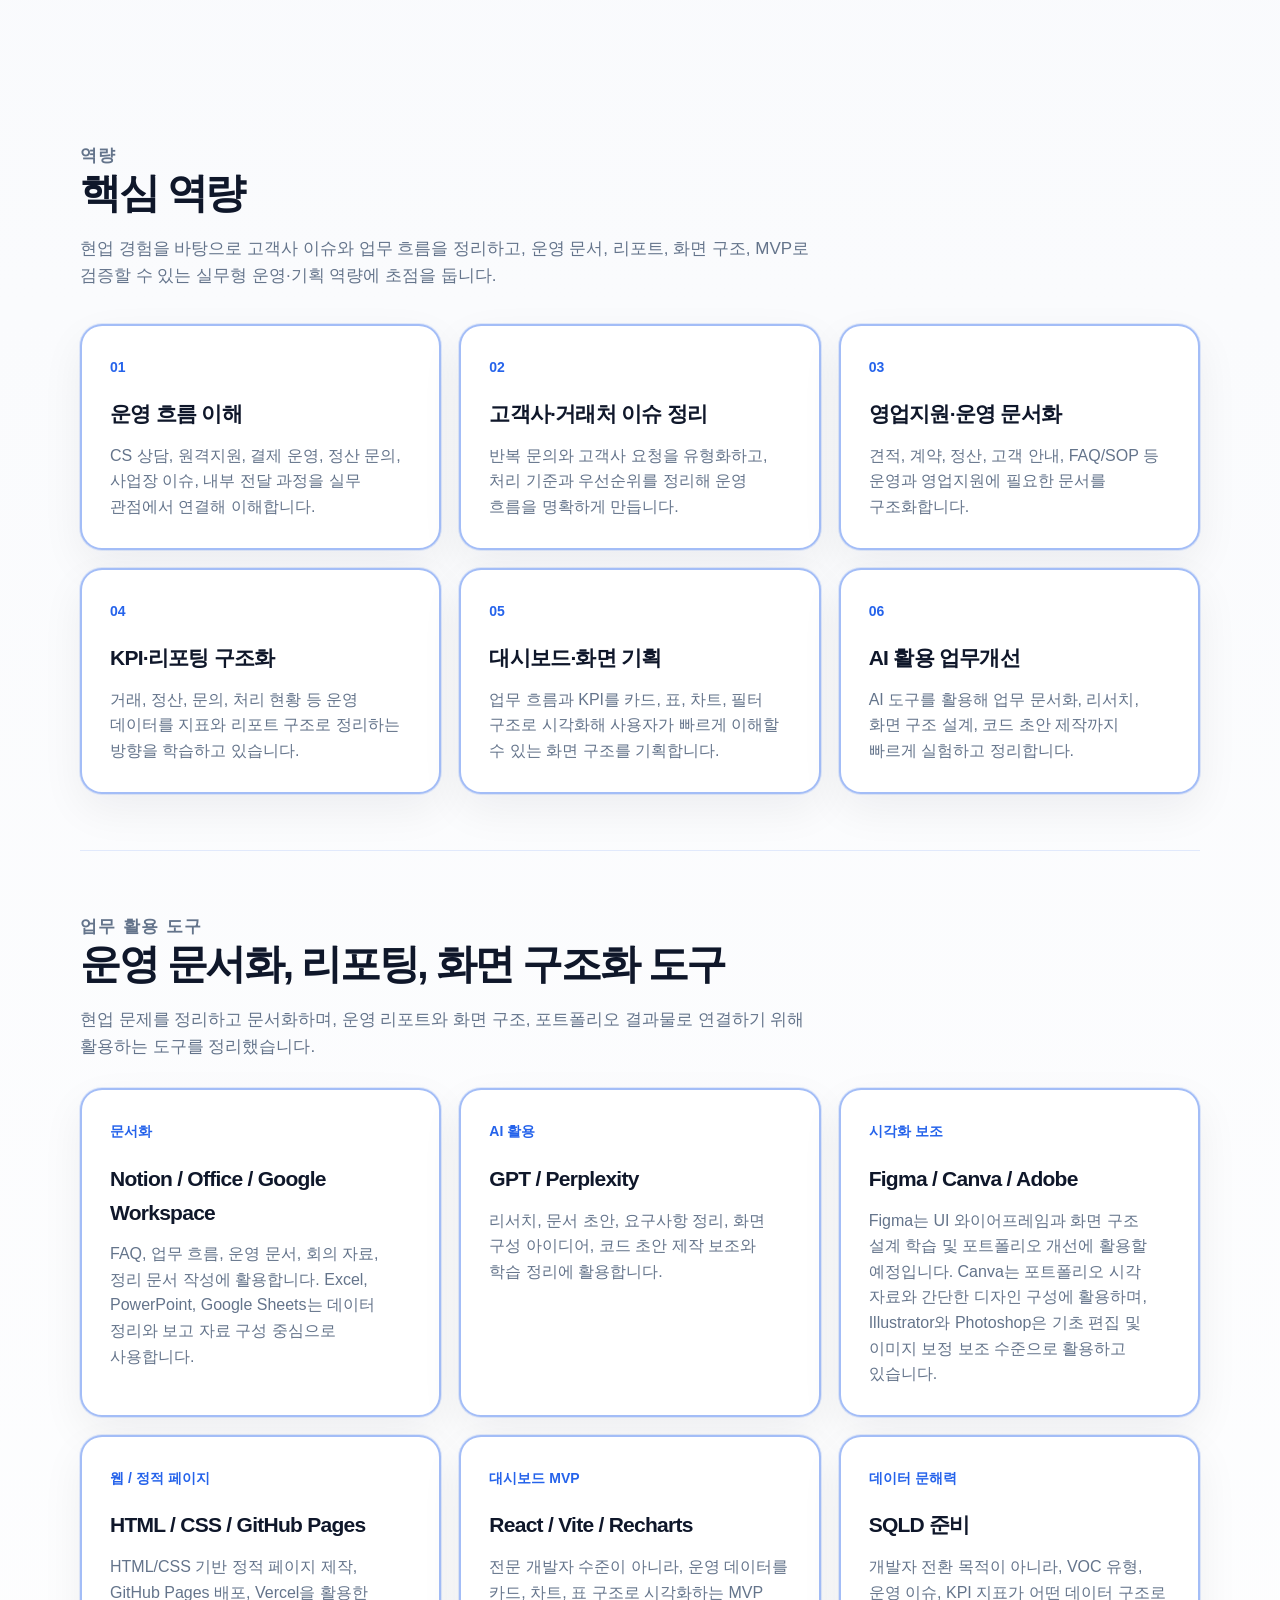
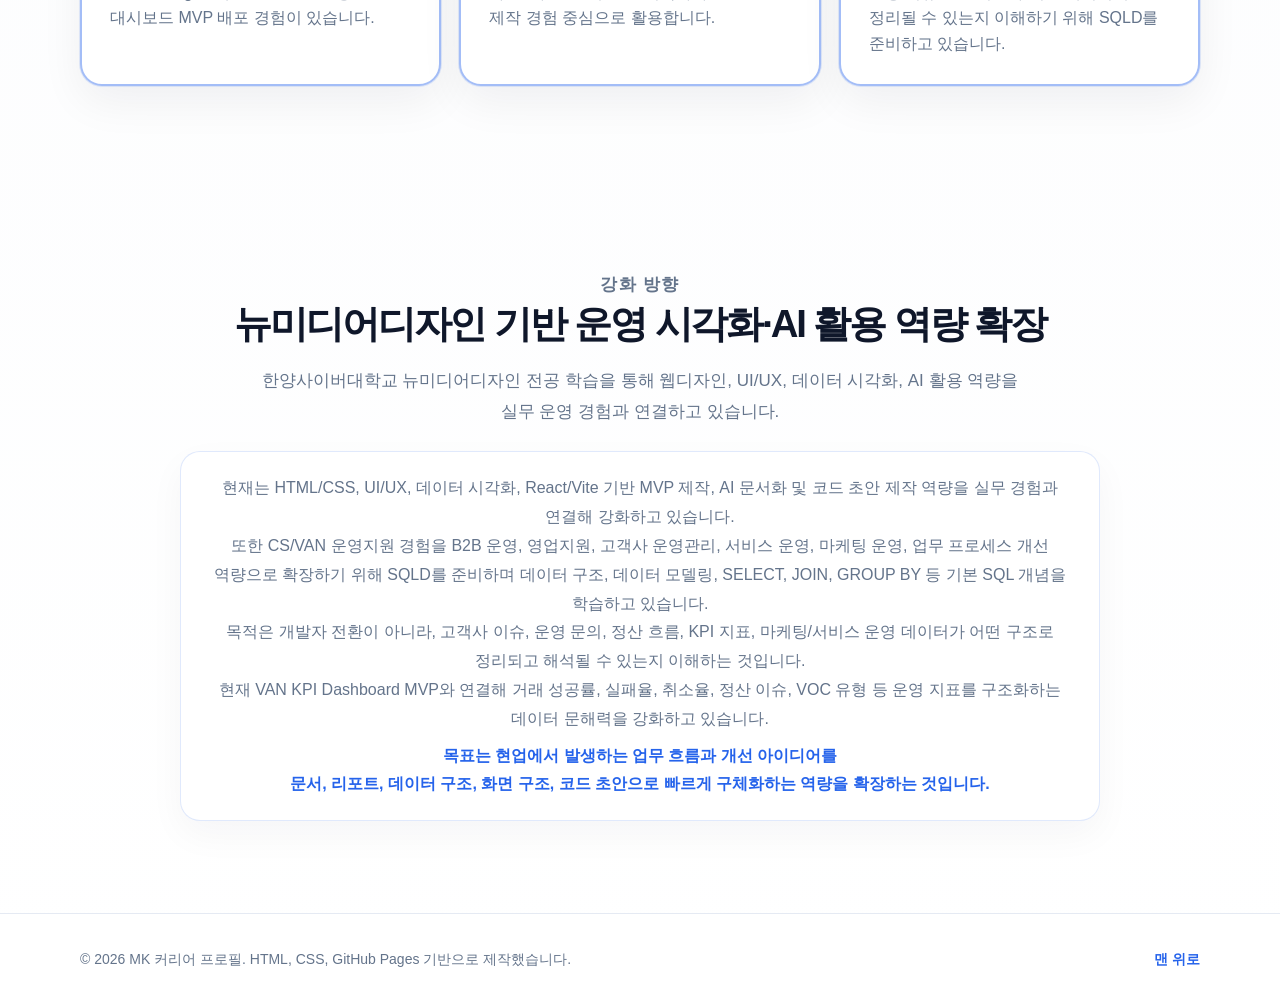
==== commit 885eb15f: "Update portfolio positioning and profile assets" ====
--- a/career.html
+++ b/career.html
@@ -8,7 +8,7 @@
 
   <meta
     name="description"
-    content="CS/VAN 운영 경험을 기반으로 반복 문의, 원격지원, FAQ 구조화, KPI 기획, 데이터 문해력, 업무 시각화 역량을 정리한 MK의 경력기술서형 커리어 페이지입니다."
+    content="CS/VAN 운영지원 경험을 바탕으로 B2B 운영지원, 영업지원, 고객사 운영관리, 업무 프로세스 개선, AI 활용 문서화, 화면 구조 설계, 코드 초안 제작, KPI 리포팅 및 데이터 시각화 역량을 정리한 MK의 경력기술서형 커리어 페이지입니다."
   />
 
   <link rel="stylesheet" href="./style.css" />
@@ -22,8 +22,8 @@
 
         <div class="career-header-meta">
           <span>커리어 요약</span>
-          <span>CS / VAN 운영</span>
-          <span>GitHub Pages</span>
+          <span>운영지원 / 영업지원 / 업무개선</span>
+          <span>AI 활용 / GitHub Pages</span>
         </div>
       </div>
 
@@ -36,6 +36,7 @@
           <a href="#summary">요약</a>
           <a href="#experience">핵심 경험</a>
           <a href="#timeline">경력 흐름</a>
+          <a href="#target">직무 방향</a>
           <a href="#skills">역량</a>
           <a href="#education">강화 방향</a>
         </nav>
@@ -48,19 +49,26 @@
       <div class="container career-intro-stack">
         <div class="career-intro-main career-intro-compact">
           <h2>
-            현업 CS/VAN 운영 경험을 기반으로<br />
-            서비스 운영, 문서화, KPI 시각화 역량 확장
+            CS/VAN 운영 경험을 바탕으로<br />
+            B2B 운영지원, 영업지원, 업무개선 역량을 확장하고 있습니다
           </h2>
 
           <p>
-            고객 상담, 원격지원, VAN 결제 운영 환경에서 반복되는 문의와 업무 이슈를 경험해왔습니다.
-            현재는 이 경험을 기반으로 문의 유형 정리, 업무 문서화, 운영 기준 정리,
-            화면 기획 역량을 확장하고 있습니다.
-          </p>
-
-          <p>
-            또한 CX 기획과 VOC/KPI 기반 운영개선 역량을 보강하기 위해 SQLD를 준비하며,
-            데이터 구조와 기본 SQL 개념을 학습하고 있습니다.
+            고객 상담, 원격지원, VAN 전산·결제 업무를 통해 고객사 이슈,
+            거래·정산 흐름, 반복 문의, 내부 전달 과정을 경험했습니다.
+            현재는 이 경험을 바탕으로 B2B 운영지원, 영업지원, 고객사 운영관리,
+            서비스 운영, 마케팅 운영, AI 활용 업무개선 역량으로 확장하고 있습니다.
+          </p>
+
+          <p>
+            전문 개발자나 데이터 분석가가 되려는 것이 아니라,
+            현업 문제를 이해하고 업무 흐름을 문서·리포트·KPI·화면 구조로 정리해
+            운영 개선에 기여할 수 있는 실무형 운영 인재를 목표로 합니다.
+          </p>
+
+          <p>
+            AI 도구를 활용해 업무 문서화, 리서치, 화면 구조 설계,
+            코드 초안 제작까지 빠르게 실험하고 정리합니다.
           </p>
 
           <div class="career-intro-actions">
@@ -106,23 +114,23 @@
 
             <dl class="summary-strip-list">
               <div>
-                <dt>강점</dt>
-                <dd>반복 문의 분류 / FAQ 구조화</dd>
-              </div>
-
-              <div>
-                <dt>업무 이해</dt>
-                <dd>결제 운영 / 정산 이슈 / 원격지원</dd>
-              </div>
-
-              <div>
-                <dt>포트폴리오 방향</dt>
-                <dd>KPI 기획 / 대시보드 MVP</dd>
-              </div>
-
-              <div>
-                <dt>강화 분야</dt>
-                <dd>UI/UX / 데이터 시각화 / SQLD 준비</dd>
+                <dt>경험</dt>
+                <dd>CS/VAN 운영지원 · 결제/정산 흐름 이해</dd>
+              </div>
+
+              <div>
+                <dt>운영 역량</dt>
+                <dd>B2B 고객사 이슈 관리 · 영업지원 · 업무 프로세스 정리</dd>
+              </div>
+
+              <div>
+                <dt>포트폴리오</dt>
+                <dd>KPI 구조화 · 대시보드 MVP · 데이터 시각화</dd>
+              </div>
+
+              <div>
+                <dt>확장 역량</dt>
+                <dd>AI 문서화 · 화면/코드 초안 제작 · UI/UX · SQLD 준비</dd>
               </div>
             </dl>
           </div>
@@ -134,24 +142,33 @@
       <div class="container two-column">
         <div>
           <p class="section-kicker">커리어 요약</p>
-          <h2>경력의 중심은 단순 상담이 아니라 문제 흐름을 이해하는 경험입니다.</h2>
+          <h2>경력의 중심은 단순 상담이 아니라 운영 흐름을 이해하고 정리하는 경험입니다.</h2>
         </div>
 
         <div class="text-block">
           <p>
             저는 다양한 CS 및 원격지원 환경에서 사용자의 문의, 오류, 장애,
             설정 문제를 직접 대응하며 반복되는 문제의 흐름을 경험했습니다.
-            단순히 문의를 처리하는 것을 넘어, 어떤 문제가 왜 반복되는지
-            정리하는 관점을 키워왔습니다.
+            단순히 문의를 처리하는 것을 넘어, 어떤 문제가 왜 반복되는지,
+            어떤 부서와 어떤 절차를 통해 해결되는지 정리하는 관점을 키워왔습니다.
           </p>
 
           <p>
             현재는 VAN 결제 운영과 학습 시스템 지원 업무를 바탕으로
-            결제, 정산, 운영 문의, 사용자 환경 이슈를 이해하고 있으며,
-            이를 FAQ, KPI, 문서화, 대시보드 MVP 형태로 정리하는 역량을
-            확장하고 있습니다. 또한 SQLD 준비를 통해 VOC 유형, 운영 이슈,
-            KPI 지표가 어떤 데이터 구조로 정리될 수 있는지 이해하는
-            데이터 문해력을 강화하고 있습니다.
+            거래, 정산, 승인, 보류, 사업장 이슈, 고객 문의, 내부 전달 과정을 이해하고 있으며,
+            이를 FAQ/SOP, 운영 리포트, KPI 구조화, 대시보드 MVP 형태로 정리하는 역량을
+            확장하고 있습니다.
+          </p>
+
+          <p>
+            앞으로는 이 경험을 바탕으로 B2B 운영지원, 영업지원, 고객사 운영관리,
+            서비스 운영, 마케팅 운영, AI 활용 업무개선 등 현업 운영 흐름을 정리하고
+            개선하는 실무형 포지션으로 커리어를 확장하고자 합니다.
+          </p>
+
+          <p>
+            특히 AI를 단순 검색 도구가 아니라, 리서치, 문서 초안, 요구사항 정리,
+            화면 구성, 코드 초안 제작까지 연결하는 실무 보조 도구로 활용하고 있습니다.
           </p>
         </div>
       </div>
@@ -171,55 +188,55 @@
         <div class="card-grid">
           <article class="info-card">
             <span class="card-number">01</span>
-            <h3>CS 운영 및 원격지원</h3>
-            <p>
-              고객 문의 대응, 프로그램 설치 지원, 오류 확인, 원격 환경 점검,
-              반복 이슈 정리 등 다양한 사용자 지원 경험을 보유하고 있습니다.
+            <h3>CS/VAN 운영지원 경험</h3>
+            <p>
+              고객 문의 대응, 원격지원, 결제 운영, 정산 관련 문의, 사업장 이슈,
+              대리점 커뮤니케이션 등 현업 운영지원 흐름을 실무 관점에서 경험했습니다.
             </p>
           </article>
 
           <article class="info-card">
             <span class="card-number">02</span>
-            <h3>VAN 결제 운영 이해</h3>
-            <p>
-              결제 데이터 확인, 정산 관련 문의, 보류정산, 사업장 이슈,
-              대리점 커뮤니케이션 등 VAN 운영 흐름을 실무 관점에서 이해합니다.
+            <h3>결제·정산 흐름 이해</h3>
+            <p>
+              VAN 전산·결제 업무를 통해 거래 확인, 승인/취소, 보류정산,
+              운영 비용, 사업장별 이슈처럼 운영 판단에 필요한 흐름을 이해하고 있습니다.
             </p>
           </article>
 
           <article class="info-card">
             <span class="card-number">03</span>
-            <h3>반복 문의 유형화</h3>
+            <h3>반복 문의와 이슈 유형화</h3>
             <p>
               반복되는 문의와 장애 유형을 단순 기록으로 남기지 않고,
-              원인과 처리 흐름을 분류해 개선 가능한 형태로 정리합니다.
+              원인과 처리 흐름을 분류해 FAQ, 매뉴얼, 개선 포인트로 정리합니다.
             </p>
           </article>
 
           <article class="info-card">
             <span class="card-number">04</span>
-            <h3>FAQ / 지식 데이터 구조화</h3>
-            <p>
-              문의 데이터를 질문과 답변 구조로 정리하고, 운영자와 개발자가
-              활용할 수 있는 형태의 FAQ 및 지식 데이터로 구성하는 경험이 있습니다.
+            <h3>운영 문서화와 지식관리</h3>
+            <p>
+              문의 데이터를 질문과 답변 구조로 정리하고, 운영자와 협업자가
+              재사용할 수 있는 FAQ, SOP, 업무 안내 문서 형태로 구성하는 경험이 있습니다.
             </p>
           </article>
 
           <article class="info-card">
             <span class="card-number">05</span>
-            <h3>KPI 관점의 업무 정리</h3>
+            <h3>KPI·리포팅 관점의 업무 정리</h3>
             <p>
               거래, 정산, 비용, 이슈, 문의 유형처럼 운영 판단에 필요한 항목을
-              지표 기준으로 정리하고 화면 구조로 연결하는 방향을 학습하고 있습니다.
+              지표 기준으로 정리하고, 리포트와 화면 구조로 연결하는 방향을 학습하고 있습니다.
             </p>
           </article>
 
           <article class="info-card">
             <span class="card-number">06</span>
-            <h3>문서화와 협업 전달</h3>
-            <p>
-              상담 현장의 언어를 매뉴얼, FAQ, 요구사항, 화면 구성안처럼
-              협업 가능한 문서 형태로 바꾸는 역량을 확장하고 있습니다.
+            <h3>AI 활용 업무개선과 MVP 실험</h3>
+            <p>
+              AI 도구를 활용해 리서치, 문서 초안, 요구사항 정리, 화면 구성안,
+              코드 초안 제작을 빠르게 실험하고 포트폴리오 결과물로 정리하고 있습니다.
             </p>
           </article>
         </div>
@@ -233,14 +250,14 @@
           <h2>현재 커리어 방향과 연결되는 경험</h2>
           <p>
             전체 이력의 모든 회사를 나열하기보다, 현재 커리어 방향과 연결되는
-            경험을 중심으로 압축했습니다.
+            운영지원·고객관리·업무개선 경험을 중심으로 압축했습니다.
           </p>
         </div>
 
         <div class="process-grid">
           <article class="process-card">
             <span>현재</span>
-            <h3>CS / VAN 운영 지원</h3>
+            <h3>고객사 운영지원 경험</h3>
             <p>
               VAN 결제 운영, 정산 관련 문의, 대리점 커뮤니케이션,
               학습 시스템 원격지원 및 반복 오류 대응을 수행하고 있습니다.
@@ -249,7 +266,7 @@
 
           <article class="process-card">
             <span>헬프데스크</span>
-            <h3>기업 사용자 원격지원</h3>
+            <h3>B2B 사용자 지원 경험</h3>
             <p>
               기업 내부 사용자 대상 그룹웨어, MS 제품, 사용자 환경 설정,
               시스템 오류 관련 상담 및 원격지원 경험을 쌓았습니다.
@@ -258,16 +275,16 @@
 
           <article class="process-card">
             <span>결제 지원</span>
-            <h3>POS / 결제 장비 지원</h3>
-            <p>
-              편의점 POS 기기와 결제 시스템 오류를 원격으로 점검하고,
-              운영 환경에서 발생하는 장애 대응 흐름을 경험했습니다.
+            <h3>결제/정산 흐름 이해</h3>
+            <p>
+              POS 기기와 결제 시스템 오류를 원격으로 점검하고,
+              결제 운영 환경에서 발생하는 장애 대응 흐름을 경험했습니다.
             </p>
           </article>
 
           <article class="process-card">
             <span>절차 지원</span>
-            <h3>인증서 / 절차 기반 서비스 지원</h3>
+            <h3>절차 기반 업무 처리</h3>
             <p>
               인증서 신청, 발급, 저장, 복사 등 절차 기반 서비스에서 발생하는
               사용자 혼란과 오류 패턴을 대응했습니다.
@@ -276,7 +293,7 @@
 
           <article class="process-card">
             <span>제품 CS</span>
-            <h3>제품 상담 / A/S 지원</h3>
+            <h3>고객 문의·이슈 관리</h3>
             <p>
               제품 사용 문의, 초기 설정 안내, 불만 접수, A/S 접수,
               신입 상담원 교육 지원 경험을 보유하고 있습니다.
@@ -285,10 +302,80 @@
 
           <article class="process-card">
             <span>현장 운영</span>
-            <h3>생산 / 품질 기반 경험</h3>
+            <h3>품질·프로세스 관점</h3>
             <p>
               생산, 조립, 품질 기준, 장비 구조 이해 경험을 통해
               현장 운영과 문제 해결의 기본 감각을 쌓았습니다.
+            </p>
+          </article>
+        </div>
+      </div>
+    </section>
+
+    <section id="target" class="section">
+      <div class="container">
+        <div class="section-heading">
+          <p class="section-kicker">지원 가능 직무 방향</p>
+          <h2>운영 경험을 확장할 수 있는 포지션</h2>
+          <p>
+            현재 목표는 특정 직무 하나에 갇히는 것이 아니라,
+            CS/VAN 현업 경험을 바탕으로 CX, 운영지원, 영업지원, 고객사 관리,
+            마케팅 운영, AI 활용 업무개선까지 확장 가능한 포지션을 탐색하는 것입니다.
+          </p>
+        </div>
+
+        <div class="card-grid">
+          <article class="info-card">
+            <span class="card-number">01</span>
+            <h3>CX / CS 운영관리</h3>
+            <p>
+              반복 문의, VOC, FAQ/SOP, 고객 이슈 유형화를 바탕으로
+              고객지원 품질과 운영 기준을 개선하는 포지션입니다.
+            </p>
+          </article>
+
+          <article class="info-card">
+            <span class="card-number">02</span>
+            <h3>B2B 운영지원</h3>
+            <p>
+              고객사 요청, 거래처 이슈, 운영 자료를 정리하고
+              내부 부서와의 전달·협업 흐름을 안정적으로 관리하는 포지션입니다.
+            </p>
+          </article>
+
+          <article class="info-card">
+            <span class="card-number">03</span>
+            <h3>영업지원 / Sales Operations</h3>
+            <p>
+              견적, 계약, 정산, 매출 자료, 고객사 커뮤니케이션을 지원하고
+              영업 운영 흐름을 문서와 리포트로 정리하는 포지션입니다.
+            </p>
+          </article>
+
+          <article class="info-card">
+            <span class="card-number">04</span>
+            <h3>고객사 운영관리 / CSM 보조</h3>
+            <p>
+              고객사 문의, 서비스 이용 현황, 반복 이슈를 관리하고
+              개선 포인트를 정리해 내부 협업으로 연결하는 포지션입니다.
+            </p>
+          </article>
+
+          <article class="info-card">
+            <span class="card-number">05</span>
+            <h3>서비스 운영 / 마케팅 운영</h3>
+            <p>
+              서비스 이용 과정의 문의, 장애, 절차를 관리하거나
+              이메일, SNS, 콘텐츠, 캠페인 진행상태를 운영 자료로 정리하는 포지션입니다.
+            </p>
+          </article>
+
+          <article class="info-card">
+            <span class="card-number">06</span>
+            <h3>AI 활용 업무개선</h3>
+            <p>
+              문서화, FAQ, 매뉴얼, 리서치, 요약, 화면 초안 작성부터
+              AI 보조 코드 초안 제작까지 활용해 업무 생산성을 높이는 포지션입니다.
             </p>
           </article>
         </div>
@@ -301,8 +388,8 @@
           <p class="section-kicker">역량</p>
           <h2>핵심 역량</h2>
           <p>
-            현업 경험을 바탕으로 요구사항을 정리하고, 화면 구조와 MVP로 검증할 수 있는
-            실무형 운영·기획 역량에 초점을 둡니다.
+            현업 경험을 바탕으로 고객사 이슈와 업무 흐름을 정리하고,
+            운영 문서, 리포트, 화면 구조, MVP로 검증할 수 있는 실무형 운영·기획 역량에 초점을 둡니다.
           </p>
         </div>
 
@@ -311,53 +398,53 @@
             <span>01</span>
             <h3>운영 흐름 이해</h3>
             <p>
-              CS 상담, 원격지원, 결제 운영, 정산 문의, 사업장 이슈 흐름을
-              실무 관점에서 이해합니다.
+              CS 상담, 원격지원, 결제 운영, 정산 문의, 사업장 이슈,
+              내부 전달 과정을 실무 관점에서 연결해 이해합니다.
             </p>
           </article>
 
           <article class="process-card">
             <span>02</span>
-            <h3>이슈 유형 분류</h3>
-            <p>
-              반복 문의, 오류 유형, 사용자 혼란 지점을 분류하고
-              개선 가능한 기준으로 정리합니다.
+            <h3>고객사·거래처 이슈 정리</h3>
+            <p>
+              반복 문의와 고객사 요청을 유형화하고,
+              처리 기준과 우선순위를 정리해 운영 흐름을 명확하게 만듭니다.
             </p>
           </article>
 
           <article class="process-card">
             <span>03</span>
-            <h3>FAQ / 문서화</h3>
-            <p>
-              질문-응답 구조, 매뉴얼, 업무 안내 문서, 지식 데이터를
-              재사용 가능한 형태로 정리합니다.
+            <h3>영업지원·운영 문서화</h3>
+            <p>
+              견적, 계약, 정산, 고객 안내, FAQ/SOP 등
+              운영과 영업지원에 필요한 문서를 구조화합니다.
             </p>
           </article>
 
           <article class="process-card">
             <span>04</span>
-            <h3>KPI 구조화</h3>
-            <p>
-              운영 데이터를 거래, 비용, 정산, 이슈 기준으로 구조화하고,
-              SQLD 준비를 통해 지표와 데이터 항목의 관계를 이해하는 역량을 강화하고 있습니다.
+            <h3>KPI·리포팅 구조화</h3>
+            <p>
+              거래, 정산, 문의, 처리 현황 등 운영 데이터를
+              지표와 리포트 구조로 정리하는 방향을 학습하고 있습니다.
             </p>
           </article>
 
           <article class="process-card">
             <span>05</span>
-            <h3>대시보드 기획</h3>
-            <p>
-              카드, 차트, 표, 필터 등 사용자가 빠르게 이해할 수 있는
-              화면 구조를 설계합니다.
+            <h3>대시보드·화면 기획</h3>
+            <p>
+              업무 흐름과 KPI를 카드, 표, 차트, 필터 구조로 시각화해
+              사용자가 빠르게 이해할 수 있는 화면 구조를 기획합니다.
             </p>
           </article>
 
           <article class="process-card">
             <span>06</span>
-            <h3>AI 보조 업무 흐름</h3>
-            <p>
-              리서치, 문서화, 화면 설계, 코드 제작 보조에 AI 도구를 활용해
-              결과물을 빠르게 실험하고 정리합니다.
+            <h3>AI 활용 업무개선</h3>
+            <p>
+              AI 도구를 활용해 업무 문서화, 리서치, 화면 구조 설계,
+              코드 초안 제작까지 빠르게 실험하고 정리합니다.
             </p>
           </article>
         </div>
@@ -365,38 +452,38 @@
         <div class="tool-stack-panel">
           <div class="section-heading tool-stack-heading">
             <p class="section-kicker">업무 활용 도구</p>
-            <h2>문서화, 시각화, MVP 제작 도구</h2>
+            <h2>운영 문서화, 리포팅, 화면 구조화 도구</h2>
             <p>
               현업 문제를 정리하고 문서화하며,
-              화면 구조와 포트폴리오 결과물로 연결하기 위해 활용하는 도구를 정리했습니다.
+              운영 리포트와 화면 구조, 포트폴리오 결과물로 연결하기 위해 활용하는 도구를 정리했습니다.
             </p>
           </div>
 
           <div class="process-grid tool-stack-grid">
             <article class="process-card tool-card">
               <span>문서화</span>
-              <h3>Notion / Office</h3>
+              <h3>Notion / Office / Google Workspace</h3>
               <p>
                 FAQ, 업무 흐름, 운영 문서, 회의 자료, 정리 문서 작성에 활용합니다.
-                Excel과 PowerPoint는 데이터 정리와 보고 자료 구성 중심으로 사용합니다.
+                Excel, PowerPoint, Google Sheets는 데이터 정리와 보고 자료 구성 중심으로 사용합니다.
               </p>
             </article>
 
             <article class="process-card tool-card">
-              <span>AI 리서치</span>
+              <span>AI 활용</span>
               <h3>GPT / Perplexity</h3>
               <p>
                 리서치, 문서 초안, 요구사항 정리, 화면 구성 아이디어,
-                코드 제작 보조와 학습 정리에 활용합니다.
+                코드 초안 제작 보조와 학습 정리에 활용합니다.
               </p>
             </article>
 
             <article class="process-card tool-card">
-              <span>디자인 보조</span>
+              <span>시각화 보조</span>
               <h3>Figma / Canva / Adobe</h3>
               <p>
-                Figma는 UI 와이어프레임과 화면 구조 설계 학습 및 포트폴리오 개선에 활용할 예정입니다. 
-                Canva는 포트폴리오 시각 자료와 간단한 디자인 구성에 활용하며, 
+                Figma는 UI 와이어프레임과 화면 구조 설계 학습 및 포트폴리오 개선에 활용할 예정입니다.
+                Canva는 포트폴리오 시각 자료와 간단한 디자인 구성에 활용하며,
                 Illustrator와 Photoshop은 기초 편집 및 이미지 보정 보조 수준으로 활용하고 있습니다.
               </p>
             </article>
@@ -436,28 +523,33 @@
       <div class="container learning-stack">
         <div class="learning-heading-center">
           <p class="section-kicker">강화 방향</p>
-          <h2>뉴미디어디자인 기반 시각화/데이터 역량 확장</h2>
+          <h2>뉴미디어디자인 기반 운영 시각화·AI 활용 역량 확장</h2>
           <p>
             한양사이버대학교 뉴미디어디자인 전공 학습을 통해 웹디자인, UI/UX,
-            데이터 시각화, AI 활용 역량을 실무 경험과 연결하고 있습니다.
+            데이터 시각화, AI 활용 역량을 실무 운영 경험과 연결하고 있습니다.
           </p>
         </div>
 
         <div class="learning-note-wide">
           <p>
             현재는 HTML/CSS, UI/UX, 데이터 시각화, React/Vite 기반 MVP 제작,
-            AI 문서화 역량을 실무 경험과 연결해 강화하고 있습니다.
-          </p>
-
-          <p>
-            또한 CS/VAN 운영 지원 경험을 CX 기획과 서비스 운영개선 역량으로
-            확장하기 위해 SQLD를 준비하며, 데이터 구조, 데이터 모델링,
-            SELECT, JOIN, GROUP BY 등 기본 SQL 개념을 학습하고 있습니다.
-          </p>
-
-          <p>
-            목적은 개발자 전환이 아니라, VOC 유형, 운영 이슈, KPI 지표가
-            어떤 데이터 구조로 정리되고 해석될 수 있는지 이해하는 것입니다.
+            AI 문서화 및 코드 초안 제작 역량을 실무 경험과 연결해 강화하고 있습니다.
+          </p>
+
+          <p>
+            또한 CS/VAN 운영지원 경험을 B2B 운영, 영업지원, 고객사 운영관리,
+            서비스 운영, 마케팅 운영, 업무 프로세스 개선 역량으로 확장하기 위해
+            SQLD를 준비하며 데이터 구조, 데이터 모델링, SELECT, JOIN, GROUP BY 등
+            기본 SQL 개념을 학습하고 있습니다.
+          </p>
+
+          <p>
+            목적은 개발자 전환이 아니라, 고객사 이슈, 운영 문의, 정산 흐름,
+            KPI 지표, 마케팅/서비스 운영 데이터가 어떤 구조로 정리되고
+            해석될 수 있는지 이해하는 것입니다.
+          </p>
+
+          <p>
             현재 VAN KPI Dashboard MVP와 연결해 거래 성공률, 실패율, 취소율,
             정산 이슈, VOC 유형 등 운영 지표를 구조화하는 데이터 문해력을
             강화하고 있습니다.
@@ -465,7 +557,7 @@
 
           <span class="career-highlight-text">
             목표는 현업에서 발생하는 업무 흐름과 개선 아이디어를<br />
-            데이터 구조와 화면 구조로 함께 정리하는 역량을 확장하는 것입니다.
+            문서, 리포트, 데이터 구조, 화면 구조, 코드 초안으로 빠르게 구체화하는 역량을 확장하는 것입니다.
           </span>
         </div>
       </div>
--- a/style.css
+++ b/style.css
@@ -520,21 +520,28 @@
   font-weight: 900;
 }
 
-#capabilities .info-card:hover,
-#experience .info-card:hover {
-  transform: translateY(-6px);
-  color: var(--white);
-  border-color: rgba(147, 197, 253, 0.72);
-  background:
-    radial-gradient(circle at top right, rgba(96, 165, 250, 0.52), transparent 32%),
-    linear-gradient(135deg, #123a7a 0%, #2563eb 100%);
-  box-shadow: 0 28px 80px rgba(37, 99, 235, 0.28);
-}
-
-#capabilities .info-card:hover h3,
-#capabilities .info-card:hover p,
-#experience .info-card:hover h3,
-#experience .info-card:hover p {
+ #capabilities .info-card,
+ #experience .info-card,
+ #target .info-card,
+ .process-card,
+ .tool-card {
+  border: 2px solid rgba(37, 99, 235, 0.42);
+  background: var(--surface);
+  box-shadow:
+    0 0 0 1px rgba(37, 99, 235, 0.12),
+    0 16px 44px rgba(15, 23, 42, 0.06);
+  transition:
+    transform 0.22s ease,
+    box-shadow 0.22s ease,
+    border-color 0.22s ease,
+    background 0.22s ease,
+    color 0.22s ease;
+ }
+
+ #capabilities .info-card:hover h3,
+ #capabilities .info-card:hover p,
+ #experience .info-card:hover h3,
+ #experience .info-card:hover p {
   color: var(--white);
 }
 
@@ -1650,6 +1657,7 @@
 @media (hover: hover) and (pointer: fine) {
   #capabilities .info-card:hover,
   #experience .info-card:hover,
+  #target .info-card:hover,
   .process-card:hover,
   .tool-card:hover {
     transform: translateY(-4px);
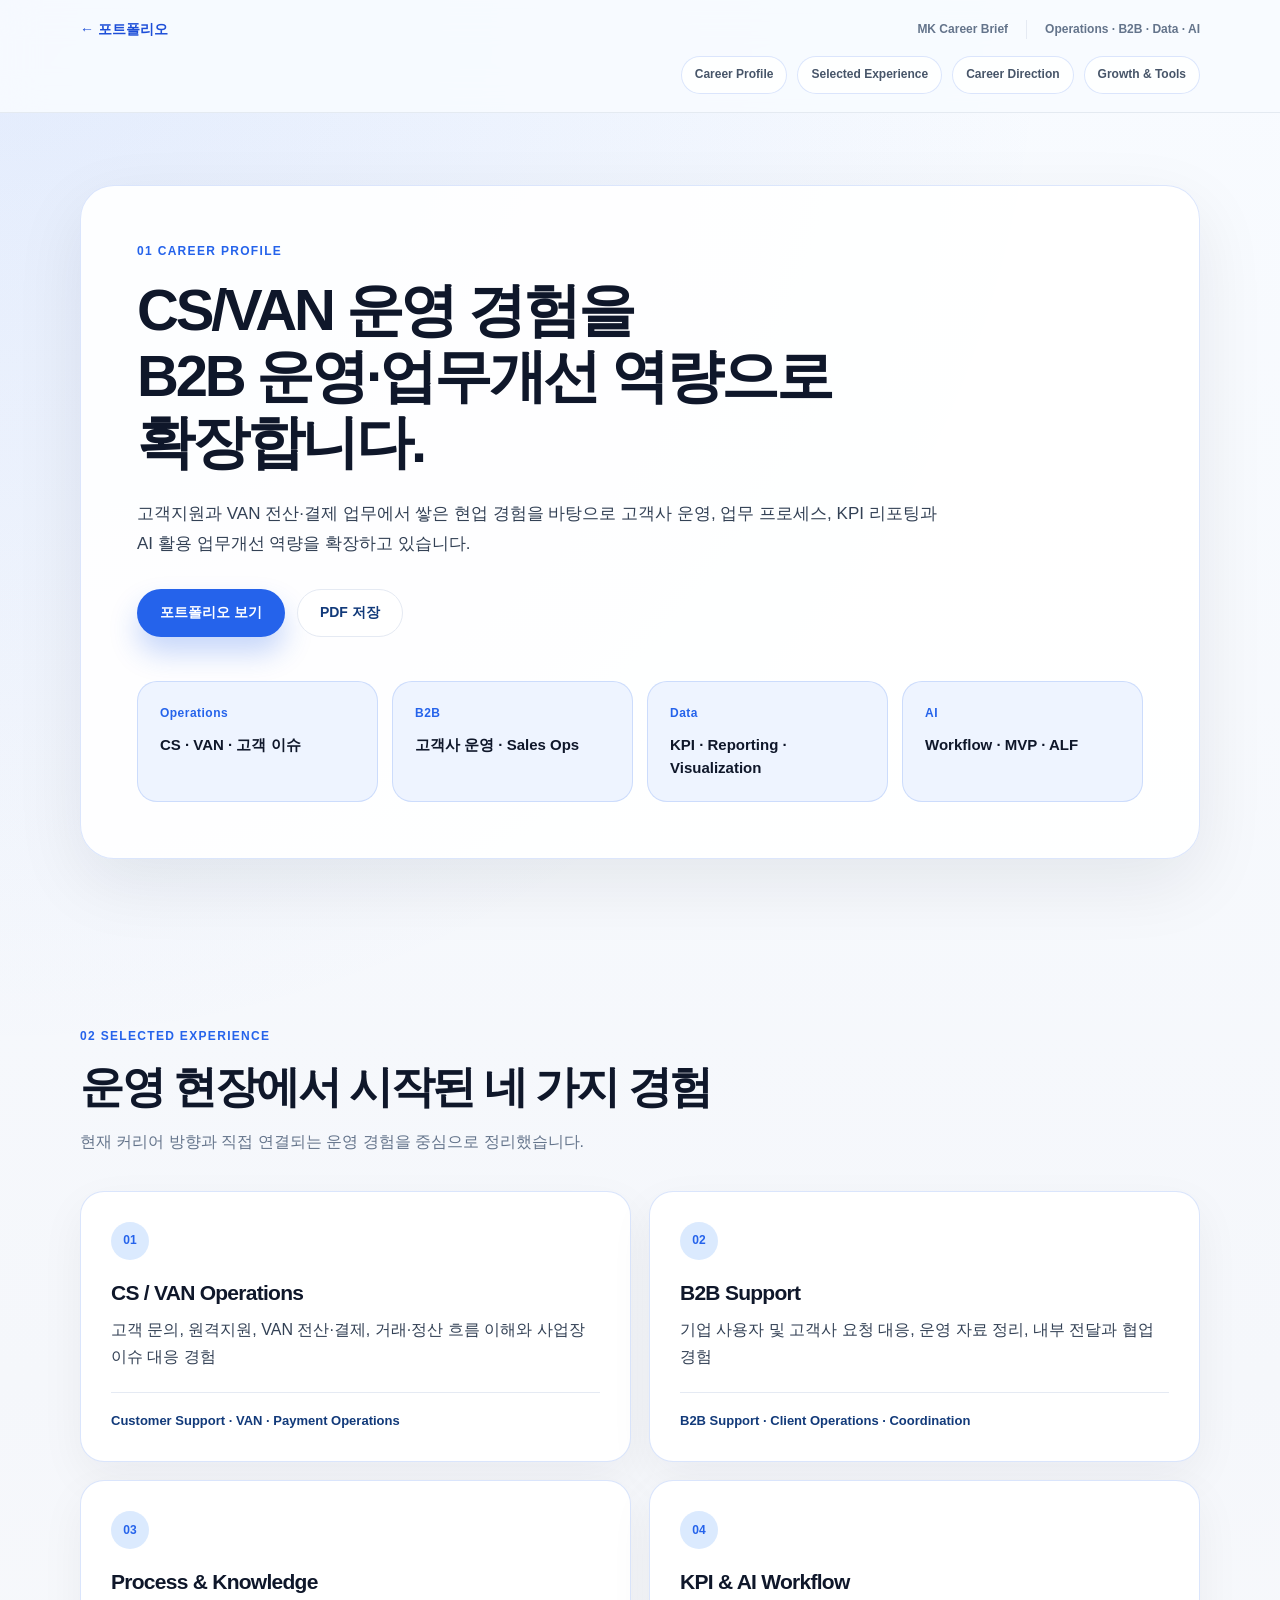
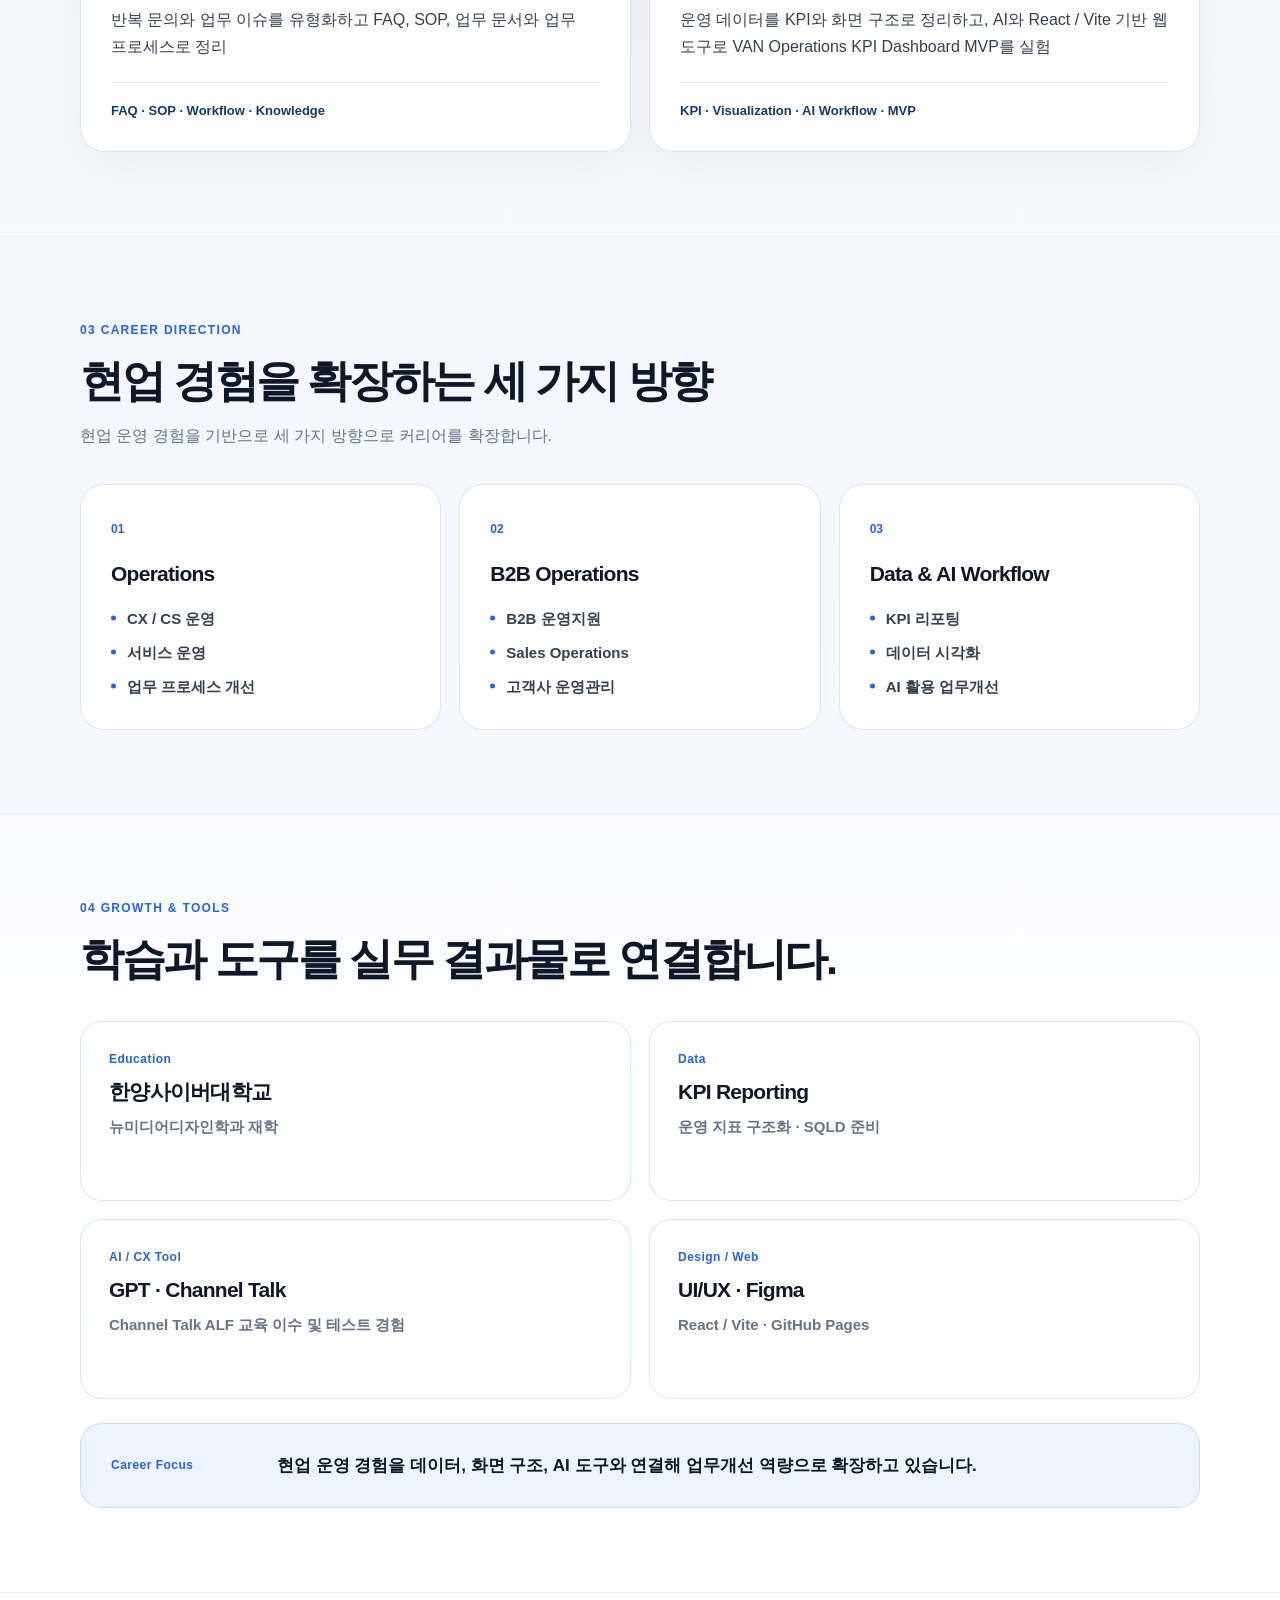
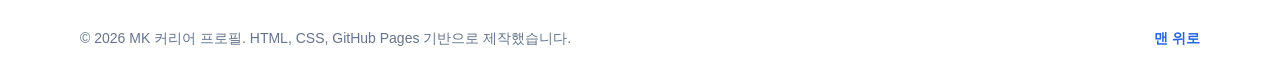
==== commit 20f48b6c: "refactor: simplify career profile and clarify career direction" ====
--- a/career.html
+++ b/career.html
@@ -8,557 +8,194 @@
 
   <meta
     name="description"
-    content="CS/VAN 운영지원 경험을 바탕으로 B2B 운영지원, 영업지원, 고객사 운영관리, 업무 프로세스 개선, AI 활용 문서화, 화면 구조 설계, 코드 초안 제작, KPI 리포팅 및 데이터 시각화 역량을 정리한 MK의 경력기술서형 커리어 페이지입니다."
+    content="CS/VAN 운영 경험을 B2B 운영, 업무 프로세스 개선, KPI 리포팅과 AI 활용 역량으로 확장하는 MK의 커리어 프로필입니다."
   />
 
   <link rel="stylesheet" href="./style.css" />
 </head>
 
-<body>
-  <header class="career-document-header">
-    <div class="container career-header-inner">
-      <div class="career-header-top">
+<body class="career-page">
+  <header class="career-shell-header">
+    <div class="container career-shell-inner">
+      <div class="career-shell-top">
         <a href="./index.html" class="career-back-link">← 포트폴리오</a>
 
-        <div class="career-header-meta">
-          <span>커리어 요약</span>
-          <span>운영지원 / 영업지원 / 업무개선</span>
-          <span>AI 활용 / GitHub Pages</span>
-        </div>
-      </div>
-
-      <div class="career-title-row career-title-center">
-        <div class="career-name-block">
-          <h1>MK Career Brief</h1>
-        </div>
-
-        <nav class="career-page-nav" aria-label="career page navigation">
-          <a href="#summary">요약</a>
-          <a href="#experience">핵심 경험</a>
-          <a href="#timeline">경력 흐름</a>
-          <a href="#target">직무 방향</a>
-          <a href="#skills">역량</a>
-          <a href="#education">강화 방향</a>
-        </nav>
-      </div>
+        <div class="career-shell-meta" aria-label="페이지 정보">
+          <span>MK Career Brief</span>
+          <span>Operations · B2B · Data · AI</span>
+        </div>
+      </div>
+
+      <nav class="career-shell-nav" aria-label="커리어 페이지 메뉴">
+        <a href="#profile">Career Profile</a>
+        <a href="#experience">Selected Experience</a>
+        <a href="#direction">Career Direction</a>
+        <a href="#growth">Growth &amp; Tools</a>
+      </nav>
     </div>
   </header>
 
   <main id="top">
-    <section class="career-intro section">
-      <div class="container career-intro-stack">
-        <div class="career-intro-main career-intro-compact">
-          <h2>
-            CS/VAN 운영 경험을 바탕으로<br />
-            B2B 운영지원, 영업지원, 업무개선 역량을 확장하고 있습니다
-          </h2>
-
-          <p>
-            고객 상담, 원격지원, VAN 전산·결제 업무를 통해 고객사 이슈,
-            거래·정산 흐름, 반복 문의, 내부 전달 과정을 경험했습니다.
-            현재는 이 경험을 바탕으로 B2B 운영지원, 영업지원, 고객사 운영관리,
-            서비스 운영, 마케팅 운영, AI 활용 업무개선 역량으로 확장하고 있습니다.
-          </p>
-
-          <p>
-            전문 개발자나 데이터 분석가가 되려는 것이 아니라,
-            현업 문제를 이해하고 업무 흐름을 문서·리포트·KPI·화면 구조로 정리해
-            운영 개선에 기여할 수 있는 실무형 운영 인재를 목표로 합니다.
-          </p>
-
-          <p>
-            AI 도구를 활용해 업무 문서화, 리서치, 화면 구조 설계,
-            코드 초안 제작까지 빠르게 실험하고 정리합니다.
-          </p>
-
-          <div class="career-intro-actions">
-            <a class="btn btn-primary" href="./index.html">
-              포트폴리오 보기
-            </a>
-
-            <button class="btn btn-secondary no-print" type="button" onclick="window.print()">
-              PDF 저장
-            </button>
+    <section id="profile" class="career-hero section">
+      <div class="container">
+        <div class="career-hero-panel">
+          <div class="career-hero-copy">
+            <p class="career-section-index">01 CAREER PROFILE</p>
+            <h1>CS/VAN 운영 경험을<br />B2B 운영·업무개선 역량으로 확장합니다.</h1>
+            <p class="career-hero-description">
+              고객지원과 VAN 전산·결제 업무에서 쌓은 현업 경험을 바탕으로 고객사 운영,
+              업무 프로세스, KPI 리포팅과 AI 활용 업무개선 역량을 확장하고 있습니다.
+            </p>
+
+            <div class="career-hero-actions">
+              <a class="btn btn-primary" href="./index.html">포트폴리오 보기</a>
+              <button class="btn btn-secondary no-print" type="button" onclick="window.print()">PDF 저장</button>
+            </div>
           </div>
-        </div>
-
-        <aside class="career-profile-summary" aria-label="profile and career summary">
-          <div class="summary-block">
-            <p class="summary-strip-title">기본 프로필</p>
-
-            <dl class="summary-strip-list">
-              <div>
-                <dt>이름</dt>
-                <dd>정명관</dd>
-              </div>
-
-              <div>
-                <dt>소재지</dt>
-                <dd>서울 광진구</dd>
-              </div>
-
-              <div>
-                <dt>학력</dt>
-                <dd>한양사이버대학교 뉴미디어디자인학과 2학년 재학</dd>
-              </div>
-
-              <div>
-                <dt>현재 역할</dt>
-                <dd>CS / VAN 운영 지원</dd>
-              </div>
-            </dl>
+
+          <div class="career-focus-grid" aria-label="핵심 커리어 영역">
+            <article class="career-focus-card">
+              <span>Operations</span>
+              <strong>CS · VAN · 고객 이슈</strong>
+            </article>
+
+            <article class="career-focus-card">
+              <span>B2B</span>
+              <strong>고객사 운영 · Sales Ops</strong>
+            </article>
+
+            <article class="career-focus-card">
+              <span>Data</span>
+              <strong>KPI · Reporting · Visualization</strong>
+            </article>
+
+            <article class="career-focus-card">
+              <span>AI</span>
+              <strong>Workflow · MVP · ALF</strong>
+            </article>
           </div>
-
-          <div class="summary-block">
-            <p class="summary-strip-title">핵심 요약</p>
-
-            <dl class="summary-strip-list">
-              <div>
-                <dt>경험</dt>
-                <dd>CS/VAN 운영지원 · 결제/정산 흐름 이해</dd>
-              </div>
-
-              <div>
-                <dt>운영 역량</dt>
-                <dd>B2B 고객사 이슈 관리 · 영업지원 · 업무 프로세스 정리</dd>
-              </div>
-
-              <div>
-                <dt>포트폴리오</dt>
-                <dd>KPI 구조화 · 대시보드 MVP · 데이터 시각화</dd>
-              </div>
-
-              <div>
-                <dt>확장 역량</dt>
-                <dd>AI 문서화 · 화면/코드 초안 제작 · UI/UX · SQLD 준비</dd>
-              </div>
-            </dl>
-          </div>
-        </aside>
-      </div>
-    </section>
-
-    <section id="summary" class="section about-section">
-      <div class="container two-column">
-        <div>
-          <p class="section-kicker">커리어 요약</p>
-          <h2>경력의 중심은 단순 상담이 아니라 운영 흐름을 이해하고 정리하는 경험입니다.</h2>
-        </div>
-
-        <div class="text-block">
-          <p>
-            저는 다양한 CS 및 원격지원 환경에서 사용자의 문의, 오류, 장애,
-            설정 문제를 직접 대응하며 반복되는 문제의 흐름을 경험했습니다.
-            단순히 문의를 처리하는 것을 넘어, 어떤 문제가 왜 반복되는지,
-            어떤 부서와 어떤 절차를 통해 해결되는지 정리하는 관점을 키워왔습니다.
-          </p>
-
-          <p>
-            현재는 VAN 결제 운영과 학습 시스템 지원 업무를 바탕으로
-            거래, 정산, 승인, 보류, 사업장 이슈, 고객 문의, 내부 전달 과정을 이해하고 있으며,
-            이를 FAQ/SOP, 운영 리포트, KPI 구조화, 대시보드 MVP 형태로 정리하는 역량을
-            확장하고 있습니다.
-          </p>
-
-          <p>
-            앞으로는 이 경험을 바탕으로 B2B 운영지원, 영업지원, 고객사 운영관리,
-            서비스 운영, 마케팅 운영, AI 활용 업무개선 등 현업 운영 흐름을 정리하고
-            개선하는 실무형 포지션으로 커리어를 확장하고자 합니다.
-          </p>
-
-          <p>
-            특히 AI를 단순 검색 도구가 아니라, 리서치, 문서 초안, 요구사항 정리,
-            화면 구성, 코드 초안 제작까지 연결하는 실무 보조 도구로 활용하고 있습니다.
-          </p>
-        </div>
-      </div>
-    </section>
-
-    <section id="experience" class="section">
-      <div class="container">
-        <div class="section-heading">
-          <p class="section-kicker">핵심 경험</p>
-          <h2>경력기술 핵심 경험</h2>
-          <p>
-            공개 포트폴리오에서는 세부 회사 내부 정보와 민감한 업무 데이터는 제외하고,
-            직무 경험과 문제 해결 방식 중심으로 정리했습니다.
-          </p>
-        </div>
-
-        <div class="card-grid">
-          <article class="info-card">
-            <span class="card-number">01</span>
-            <h3>CS/VAN 운영지원 경험</h3>
-            <p>
-              고객 문의 대응, 원격지원, 결제 운영, 정산 관련 문의, 사업장 이슈,
-              대리점 커뮤니케이션 등 현업 운영지원 흐름을 실무 관점에서 경험했습니다.
-            </p>
-          </article>
-
-          <article class="info-card">
-            <span class="card-number">02</span>
-            <h3>결제·정산 흐름 이해</h3>
-            <p>
-              VAN 전산·결제 업무를 통해 거래 확인, 승인/취소, 보류정산,
-              운영 비용, 사업장별 이슈처럼 운영 판단에 필요한 흐름을 이해하고 있습니다.
-            </p>
-          </article>
-
-          <article class="info-card">
-            <span class="card-number">03</span>
-            <h3>반복 문의와 이슈 유형화</h3>
-            <p>
-              반복되는 문의와 장애 유형을 단순 기록으로 남기지 않고,
-              원인과 처리 흐름을 분류해 FAQ, 매뉴얼, 개선 포인트로 정리합니다.
-            </p>
-          </article>
-
-          <article class="info-card">
-            <span class="card-number">04</span>
-            <h3>운영 문서화와 지식관리</h3>
-            <p>
-              문의 데이터를 질문과 답변 구조로 정리하고, 운영자와 협업자가
-              재사용할 수 있는 FAQ, SOP, 업무 안내 문서 형태로 구성하는 경험이 있습니다.
-            </p>
-          </article>
-
-          <article class="info-card">
-            <span class="card-number">05</span>
-            <h3>KPI·리포팅 관점의 업무 정리</h3>
-            <p>
-              거래, 정산, 비용, 이슈, 문의 유형처럼 운영 판단에 필요한 항목을
-              지표 기준으로 정리하고, 리포트와 화면 구조로 연결하는 방향을 학습하고 있습니다.
-            </p>
-          </article>
-
-          <article class="info-card">
-            <span class="card-number">06</span>
-            <h3>AI 활용 업무개선과 MVP 실험</h3>
-            <p>
-              AI 도구를 활용해 리서치, 문서 초안, 요구사항 정리, 화면 구성안,
-              코드 초안 제작을 빠르게 실험하고 포트폴리오 결과물로 정리하고 있습니다.
-            </p>
-          </article>
-        </div>
-      </div>
-    </section>
-
-    <section id="timeline" class="section">
-      <div class="container">
-        <div class="section-heading">
-          <p class="section-kicker">대표 경력 흐름</p>
-          <h2>현재 커리어 방향과 연결되는 경험</h2>
-          <p>
-            전체 이력의 모든 회사를 나열하기보다, 현재 커리어 방향과 연결되는
-            운영지원·고객관리·업무개선 경험을 중심으로 압축했습니다.
-          </p>
-        </div>
-
-        <div class="process-grid">
-          <article class="process-card">
-            <span>현재</span>
-            <h3>고객사 운영지원 경험</h3>
-            <p>
-              VAN 결제 운영, 정산 관련 문의, 대리점 커뮤니케이션,
-              학습 시스템 원격지원 및 반복 오류 대응을 수행하고 있습니다.
-            </p>
-          </article>
-
-          <article class="process-card">
-            <span>헬프데스크</span>
-            <h3>B2B 사용자 지원 경험</h3>
-            <p>
-              기업 내부 사용자 대상 그룹웨어, MS 제품, 사용자 환경 설정,
-              시스템 오류 관련 상담 및 원격지원 경험을 쌓았습니다.
-            </p>
-          </article>
-
-          <article class="process-card">
-            <span>결제 지원</span>
-            <h3>결제/정산 흐름 이해</h3>
-            <p>
-              POS 기기와 결제 시스템 오류를 원격으로 점검하고,
-              결제 운영 환경에서 발생하는 장애 대응 흐름을 경험했습니다.
-            </p>
-          </article>
-
-          <article class="process-card">
-            <span>절차 지원</span>
-            <h3>절차 기반 업무 처리</h3>
-            <p>
-              인증서 신청, 발급, 저장, 복사 등 절차 기반 서비스에서 발생하는
-              사용자 혼란과 오류 패턴을 대응했습니다.
-            </p>
-          </article>
-
-          <article class="process-card">
-            <span>제품 CS</span>
-            <h3>고객 문의·이슈 관리</h3>
-            <p>
-              제품 사용 문의, 초기 설정 안내, 불만 접수, A/S 접수,
-              신입 상담원 교육 지원 경험을 보유하고 있습니다.
-            </p>
-          </article>
-
-          <article class="process-card">
-            <span>현장 운영</span>
-            <h3>품질·프로세스 관점</h3>
-            <p>
-              생산, 조립, 품질 기준, 장비 구조 이해 경험을 통해
-              현장 운영과 문제 해결의 기본 감각을 쌓았습니다.
-            </p>
-          </article>
-        </div>
-      </div>
-    </section>
-
-    <section id="target" class="section">
-      <div class="container">
-        <div class="section-heading">
-          <p class="section-kicker">지원 가능 직무 방향</p>
-          <h2>운영 경험을 확장할 수 있는 포지션</h2>
-          <p>
-            현재 목표는 특정 직무 하나에 갇히는 것이 아니라,
-            CS/VAN 현업 경험을 바탕으로 CX, 운영지원, 영업지원, 고객사 관리,
-            마케팅 운영, AI 활용 업무개선까지 확장 가능한 포지션을 탐색하는 것입니다.
-          </p>
-        </div>
-
-        <div class="card-grid">
-          <article class="info-card">
-            <span class="card-number">01</span>
-            <h3>CX / CS 운영관리</h3>
-            <p>
-              반복 문의, VOC, FAQ/SOP, 고객 이슈 유형화를 바탕으로
-              고객지원 품질과 운영 기준을 개선하는 포지션입니다.
-            </p>
-          </article>
-
-          <article class="info-card">
-            <span class="card-number">02</span>
-            <h3>B2B 운영지원</h3>
-            <p>
-              고객사 요청, 거래처 이슈, 운영 자료를 정리하고
-              내부 부서와의 전달·협업 흐름을 안정적으로 관리하는 포지션입니다.
-            </p>
-          </article>
-
-          <article class="info-card">
-            <span class="card-number">03</span>
-            <h3>영업지원 / Sales Operations</h3>
-            <p>
-              견적, 계약, 정산, 매출 자료, 고객사 커뮤니케이션을 지원하고
-              영업 운영 흐름을 문서와 리포트로 정리하는 포지션입니다.
-            </p>
-          </article>
-
-          <article class="info-card">
-            <span class="card-number">04</span>
-            <h3>고객사 운영관리 / CSM 보조</h3>
-            <p>
-              고객사 문의, 서비스 이용 현황, 반복 이슈를 관리하고
-              개선 포인트를 정리해 내부 협업으로 연결하는 포지션입니다.
-            </p>
-          </article>
-
-          <article class="info-card">
-            <span class="card-number">05</span>
-            <h3>서비스 운영 / 마케팅 운영</h3>
-            <p>
-              서비스 이용 과정의 문의, 장애, 절차를 관리하거나
-              이메일, SNS, 콘텐츠, 캠페인 진행상태를 운영 자료로 정리하는 포지션입니다.
-            </p>
-          </article>
-
-          <article class="info-card">
-            <span class="card-number">06</span>
-            <h3>AI 활용 업무개선</h3>
-            <p>
-              문서화, FAQ, 매뉴얼, 리서치, 요약, 화면 초안 작성부터
-              AI 보조 코드 초안 제작까지 활용해 업무 생산성을 높이는 포지션입니다.
-            </p>
-          </article>
-        </div>
-      </div>
-    </section>
-
-    <section id="skills" class="section">
-      <div class="container">
-        <div class="section-heading">
-          <p class="section-kicker">역량</p>
-          <h2>핵심 역량</h2>
-          <p>
-            현업 경험을 바탕으로 고객사 이슈와 업무 흐름을 정리하고,
-            운영 문서, 리포트, 화면 구조, MVP로 검증할 수 있는 실무형 운영·기획 역량에 초점을 둡니다.
-          </p>
-        </div>
-
-        <div class="process-grid">
-          <article class="process-card">
+        </div>
+      </div>
+    </section>
+
+    <section id="experience" class="career-content-section section">
+      <div class="container">
+        <div class="career-section-heading">
+          <p class="career-section-index">02 SELECTED EXPERIENCE</p>
+          <h2>운영 현장에서 시작된 네 가지 경험</h2>
+          <p>현재 커리어 방향과 직접 연결되는 운영 경험을 중심으로 정리했습니다.</p>
+        </div>
+
+        <div class="career-experience-grid">
+          <article class="career-experience-card">
+            <span class="career-card-number">01</span>
+            <h3>CS / VAN Operations</h3>
+            <p>고객 문의, 원격지원, VAN 전산·결제, 거래·정산 흐름 이해와 사업장 이슈 대응 경험</p>
+            <strong>Customer Support · VAN · Payment Operations</strong>
+          </article>
+
+          <article class="career-experience-card">
+            <span class="career-card-number">02</span>
+            <h3>B2B Support</h3>
+            <p>기업 사용자 및 고객사 요청 대응, 운영 자료 정리, 내부 전달과 협업 경험</p>
+            <strong>B2B Support · Client Operations · Coordination</strong>
+          </article>
+
+          <article class="career-experience-card">
+            <span class="career-card-number">03</span>
+            <h3>Process &amp; Knowledge</h3>
+            <p>반복 문의와 업무 이슈를 유형화하고 FAQ, SOP, 업무 문서와 업무 프로세스로 정리</p>
+            <strong>FAQ · SOP · Workflow · Knowledge</strong>
+          </article>
+
+          <article class="career-experience-card">
+            <span class="career-card-number">04</span>
+            <h3>KPI &amp; AI Workflow</h3>
+            <p>운영 데이터를 KPI와 화면 구조로 정리하고, AI와 React / Vite 기반 웹 도구로 VAN Operations KPI Dashboard MVP를 실험</p>
+            <strong>KPI · Visualization · AI Workflow · MVP</strong>
+          </article>
+        </div>
+      </div>
+    </section>
+
+    <section id="direction" class="career-content-section career-section-soft section">
+      <div class="container">
+        <div class="career-section-heading">
+          <p class="career-section-index">03 CAREER DIRECTION</p>
+          <h2>현업 경험을 확장하는 세 가지 방향</h2>
+          <p>현업 운영 경험을 기반으로 세 가지 방향으로 커리어를 확장합니다.</p>
+        </div>
+
+        <div class="career-direction-grid">
+          <article class="career-direction-card">
             <span>01</span>
-            <h3>운영 흐름 이해</h3>
-            <p>
-              CS 상담, 원격지원, 결제 운영, 정산 문의, 사업장 이슈,
-              내부 전달 과정을 실무 관점에서 연결해 이해합니다.
-            </p>
-          </article>
-
-          <article class="process-card">
+            <h3>Operations</h3>
+            <ul>
+              <li>CX / CS 운영</li>
+              <li>서비스 운영</li>
+              <li>업무 프로세스 개선</li>
+            </ul>
+          </article>
+
+          <article class="career-direction-card">
             <span>02</span>
-            <h3>고객사·거래처 이슈 정리</h3>
-            <p>
-              반복 문의와 고객사 요청을 유형화하고,
-              처리 기준과 우선순위를 정리해 운영 흐름을 명확하게 만듭니다.
-            </p>
-          </article>
-
-          <article class="process-card">
+            <h3>B2B Operations</h3>
+            <ul>
+              <li>B2B 운영지원</li>
+              <li>Sales Operations</li>
+              <li>고객사 운영관리</li>
+            </ul>
+          </article>
+
+          <article class="career-direction-card">
             <span>03</span>
-            <h3>영업지원·운영 문서화</h3>
-            <p>
-              견적, 계약, 정산, 고객 안내, FAQ/SOP 등
-              운영과 영업지원에 필요한 문서를 구조화합니다.
-            </p>
-          </article>
-
-          <article class="process-card">
-            <span>04</span>
-            <h3>KPI·리포팅 구조화</h3>
-            <p>
-              거래, 정산, 문의, 처리 현황 등 운영 데이터를
-              지표와 리포트 구조로 정리하는 방향을 학습하고 있습니다.
-            </p>
-          </article>
-
-          <article class="process-card">
-            <span>05</span>
-            <h3>대시보드·화면 기획</h3>
-            <p>
-              업무 흐름과 KPI를 카드, 표, 차트, 필터 구조로 시각화해
-              사용자가 빠르게 이해할 수 있는 화면 구조를 기획합니다.
-            </p>
-          </article>
-
-          <article class="process-card">
-            <span>06</span>
-            <h3>AI 활용 업무개선</h3>
-            <p>
-              AI 도구를 활용해 업무 문서화, 리서치, 화면 구조 설계,
-              코드 초안 제작까지 빠르게 실험하고 정리합니다.
-            </p>
-          </article>
-        </div>
-
-        <div class="tool-stack-panel">
-          <div class="section-heading tool-stack-heading">
-            <p class="section-kicker">업무 활용 도구</p>
-            <h2>운영 문서화, 리포팅, 화면 구조화 도구</h2>
-            <p>
-              현업 문제를 정리하고 문서화하며,
-              운영 리포트와 화면 구조, 포트폴리오 결과물로 연결하기 위해 활용하는 도구를 정리했습니다.
-            </p>
-          </div>
-
-          <div class="process-grid tool-stack-grid">
-            <article class="process-card tool-card">
-              <span>문서화</span>
-              <h3>Notion / Office / Google Workspace</h3>
-              <p>
-                FAQ, 업무 흐름, 운영 문서, 회의 자료, 정리 문서 작성에 활용합니다.
-                Excel, PowerPoint, Google Sheets는 데이터 정리와 보고 자료 구성 중심으로 사용합니다.
-              </p>
-            </article>
-
-            <article class="process-card tool-card">
-              <span>AI 활용</span>
-              <h3>GPT / Perplexity</h3>
-              <p>
-                리서치, 문서 초안, 요구사항 정리, 화면 구성 아이디어,
-                코드 초안 제작 보조와 학습 정리에 활용합니다.
-              </p>
-            </article>
-
-            <article class="process-card tool-card">
-              <span>시각화 보조</span>
-              <h3>Figma / Canva / Adobe</h3>
-              <p>
-                Figma는 UI 와이어프레임과 화면 구조 설계 학습 및 포트폴리오 개선에 활용할 예정입니다.
-                Canva는 포트폴리오 시각 자료와 간단한 디자인 구성에 활용하며,
-                Illustrator와 Photoshop은 기초 편집 및 이미지 보정 보조 수준으로 활용하고 있습니다.
-              </p>
-            </article>
-
-            <article class="process-card tool-card">
-              <span>웹 / 정적 페이지</span>
-              <h3>HTML / CSS / GitHub Pages</h3>
-              <p>
-                HTML/CSS 기반 정적 페이지 제작, GitHub Pages 배포,
-                Vercel을 활용한 대시보드 MVP 배포 경험이 있습니다.
-              </p>
-            </article>
-
-            <article class="process-card tool-card">
-              <span>대시보드 MVP</span>
-              <h3>React / Vite / Recharts</h3>
-              <p>
-                전문 개발자 수준이 아니라, 운영 데이터를 카드, 차트, 표 구조로
-                시각화하는 MVP 제작 경험 중심으로 활용합니다.
-              </p>
-            </article>
-
-            <article class="process-card tool-card">
-              <span>데이터 문해력</span>
-              <h3>SQLD 준비</h3>
-              <p>
-                개발자 전환 목적이 아니라, VOC 유형, 운영 이슈, KPI 지표가
-                어떤 데이터 구조로 정리될 수 있는지 이해하기 위해 SQLD를 준비하고 있습니다.
-              </p>
-            </article>
-          </div>
-        </div>
-      </div>
-    </section>
-
-    <section id="education" class="section learning-section">
-      <div class="container learning-stack">
-        <div class="learning-heading-center">
-          <p class="section-kicker">강화 방향</p>
-          <h2>뉴미디어디자인 기반 운영 시각화·AI 활용 역량 확장</h2>
-          <p>
-            한양사이버대학교 뉴미디어디자인 전공 학습을 통해 웹디자인, UI/UX,
-            데이터 시각화, AI 활용 역량을 실무 운영 경험과 연결하고 있습니다.
-          </p>
-        </div>
-
-        <div class="learning-note-wide">
-          <p>
-            현재는 HTML/CSS, UI/UX, 데이터 시각화, React/Vite 기반 MVP 제작,
-            AI 문서화 및 코드 초안 제작 역량을 실무 경험과 연결해 강화하고 있습니다.
-          </p>
-
-          <p>
-            또한 CS/VAN 운영지원 경험을 B2B 운영, 영업지원, 고객사 운영관리,
-            서비스 운영, 마케팅 운영, 업무 프로세스 개선 역량으로 확장하기 위해
-            SQLD를 준비하며 데이터 구조, 데이터 모델링, SELECT, JOIN, GROUP BY 등
-            기본 SQL 개념을 학습하고 있습니다.
-          </p>
-
-          <p>
-            목적은 개발자 전환이 아니라, 고객사 이슈, 운영 문의, 정산 흐름,
-            KPI 지표, 마케팅/서비스 운영 데이터가 어떤 구조로 정리되고
-            해석될 수 있는지 이해하는 것입니다.
-          </p>
-
-          <p>
-            현재 VAN KPI Dashboard MVP와 연결해 거래 성공률, 실패율, 취소율,
-            정산 이슈, VOC 유형 등 운영 지표를 구조화하는 데이터 문해력을
-            강화하고 있습니다.
-          </p>
-
-          <span class="career-highlight-text">
-            목표는 현업에서 발생하는 업무 흐름과 개선 아이디어를<br />
-            문서, 리포트, 데이터 구조, 화면 구조, 코드 초안으로 빠르게 구체화하는 역량을 확장하는 것입니다.
-          </span>
+            <h3>Data &amp; AI Workflow</h3>
+            <ul>
+              <li>KPI 리포팅</li>
+              <li>데이터 시각화</li>
+              <li>AI 활용 업무개선</li>
+            </ul>
+          </article>
+        </div>
+      </div>
+    </section>
+
+    <section id="growth" class="career-content-section section">
+      <div class="container">
+        <div class="career-section-heading">
+          <p class="career-section-index">04 GROWTH &amp; TOOLS</p>
+          <h2>학습과 도구를 실무 결과물로 연결합니다.</h2>
+        </div>
+
+        <div class="career-growth-grid">
+          <article class="career-growth-card">
+            <span>Education</span>
+            <h3>한양사이버대학교</h3>
+            <p>뉴미디어디자인학과 재학</p>
+          </article>
+
+          <article class="career-growth-card">
+            <span>Data</span>
+            <h3>KPI Reporting</h3>
+            <p>운영 지표 구조화 · SQLD 준비</p>
+          </article>
+
+          <article class="career-growth-card">
+            <span>AI / CX Tool</span>
+            <h3>GPT · Channel Talk</h3>
+            <p>Channel Talk ALF 교육 이수 및 테스트 경험</p>
+          </article>
+
+          <article class="career-growth-card">
+            <span>Design / Web</span>
+            <h3>UI/UX · Figma</h3>
+            <p>React / Vite · GitHub Pages</p>
+          </article>
+        </div>
+
+        <div class="career-closing-note">
+          <span>Career Focus</span>
+          <p>현업 운영 경험을 데이터, 화면 구조, AI 도구와 연결해 업무개선 역량으로 확장하고 있습니다.</p>
         </div>
       </div>
     </section>
@@ -571,4 +208,4 @@
     </div>
   </footer>
 </body>
-</html>+</html>
--- a/style.css
+++ b/style.css
@@ -437,6 +437,10 @@
   font-size: clamp(26px, 2.25vw, 34px);
 }
 
+#capabilities .card-grid {
+  grid-template-columns: repeat(2, minmax(0, 1fr));
+}
+
 /* Cards */
 
 .card-grid,
@@ -444,6 +448,10 @@
   display: grid;
   grid-template-columns: repeat(3, 1fr);
   gap: 18px;
+}
+
+.process-grid-four {
+  grid-template-columns: repeat(2, minmax(0, 1fr));
 }
 
 .info-card,
@@ -512,6 +520,21 @@
   margin: 0;
   color: var(--muted);
   word-break: keep-all;
+}
+
+.capability-keywords {
+  margin-top: 22px !important;
+  color: var(--blue-deep) !important;
+  font-size: 14px;
+  font-weight: 800;
+}
+
+.capability-keywords span {
+  display: block;
+  margin-bottom: 5px;
+  color: var(--muted);
+  font-size: 12px;
+  letter-spacing: 0.04em;
 }
 
 .process-card span {
@@ -726,6 +749,26 @@
   box-shadow: 0 14px 36px rgba(15, 23, 42, 0.05);
 }
 
+.learning-list .learning-item {
+  align-items: flex-start;
+  flex-direction: column;
+  justify-content: center;
+  gap: 7px;
+  min-height: 88px;
+}
+
+.learning-list .learning-item-wide {
+  grid-column: 1 / -1;
+  min-height: 118px;
+}
+
+.learning-item small {
+  color: var(--muted);
+  font-size: 13px;
+  font-weight: 700;
+  line-height: 1.5;
+}
+
 .learning-stack {
   display: grid;
   gap: 24px;
@@ -1289,6 +1332,10 @@
   .process-grid,
   .learning-list,
   .summary-strip-list {
+    grid-template-columns: 1fr;
+  }
+
+  #capabilities .card-grid {
     grid-template-columns: 1fr;
   }
 
@@ -1722,6 +1769,494 @@
 .hero-actions .btn-primary:active,
 .hero-actions .btn-secondary:active {
   transform: translateY(-1px);
+}
+
+/* Career page refactor */
+
+.career-page {
+  background:
+    radial-gradient(circle at top left, rgba(37, 99, 235, 0.1), transparent 30%),
+    linear-gradient(180deg, #f8fbff 0%, #f5f7fb 42%, #ffffff 100%);
+}
+
+.career-shell-header {
+  position: sticky;
+  top: 0;
+  z-index: 20;
+  border-bottom: 1px solid rgba(226, 232, 240, 0.9);
+  background: rgba(248, 251, 255, 0.9);
+  backdrop-filter: blur(18px);
+}
+
+.career-shell-inner {
+  padding: 18px 0;
+}
+
+.career-shell-top,
+.career-shell-nav {
+  display: flex;
+  align-items: center;
+}
+
+.career-shell-top {
+  justify-content: space-between;
+  gap: 24px;
+}
+
+.career-shell-meta {
+  display: flex;
+  align-items: center;
+  gap: 18px;
+  color: var(--muted);
+  font-size: 12px;
+  font-weight: 800;
+}
+
+.career-shell-meta span + span {
+  padding-left: 18px;
+  border-left: 1px solid var(--line);
+}
+
+.career-shell-nav {
+  flex-wrap: wrap;
+  justify-content: flex-end;
+  gap: 10px;
+  margin-top: 16px;
+}
+
+.career-shell-nav a {
+  padding: 8px 13px;
+  border: 1px solid rgba(37, 99, 235, 0.16);
+  border-radius: 999px;
+  background: rgba(255, 255, 255, 0.84);
+  color: #475569;
+  font-size: 12px;
+  font-weight: 800;
+  transition: color 0.2s ease, border-color 0.2s ease, background 0.2s ease;
+}
+
+.career-shell-nav a:hover {
+  color: var(--blue);
+  border-color: rgba(37, 99, 235, 0.42);
+  background: var(--white);
+}
+
+.career-page .section {
+  padding: 84px 0;
+}
+
+.career-hero {
+  padding-top: 72px !important;
+}
+
+.career-hero-panel {
+  overflow: hidden;
+  padding: 56px;
+  border: 1px solid rgba(37, 99, 235, 0.16);
+  border-radius: 34px;
+  background: rgba(255, 255, 255, 0.9);
+  box-shadow: var(--shadow);
+}
+
+.career-hero-copy {
+  max-width: 900px;
+}
+
+.career-section-index {
+  margin: 0 0 16px;
+  color: var(--blue);
+  font-size: 12px;
+  font-weight: 900;
+  letter-spacing: 0.11em;
+}
+
+.career-hero h1,
+.career-section-heading h2 {
+  margin: 0;
+  color: var(--navy);
+  letter-spacing: -0.055em;
+  word-break: keep-all;
+}
+
+.career-hero h1 {
+  max-width: 920px;
+  font-size: clamp(38px, 4.6vw, 58px);
+  line-height: 1.14;
+}
+
+.career-hero-description {
+  max-width: 820px;
+  margin: 24px 0 0;
+  color: var(--text);
+  font-size: 17px;
+  line-height: 1.75;
+  word-break: keep-all;
+}
+
+.career-hero-actions {
+  display: flex;
+  flex-wrap: wrap;
+  gap: 12px;
+  margin-top: 30px;
+}
+
+.career-focus-grid {
+  display: grid;
+  grid-template-columns: repeat(4, minmax(0, 1fr));
+  gap: 14px;
+  margin-top: 44px;
+}
+
+.career-focus-card,
+.career-experience-card,
+.career-direction-card,
+.career-growth-card {
+  border: 1px solid rgba(37, 99, 235, 0.17);
+  background: var(--white);
+}
+
+.career-focus-card {
+  min-height: 118px;
+  padding: 22px;
+  border-radius: 20px;
+  background: var(--surface-soft);
+}
+
+.career-focus-card span,
+.career-growth-card span,
+.career-closing-note span {
+  display: block;
+  margin-bottom: 10px;
+  color: var(--blue);
+  font-size: 12px;
+  font-weight: 900;
+  letter-spacing: 0.04em;
+}
+
+.career-focus-card strong {
+  display: block;
+  color: var(--navy);
+  font-size: 15px;
+  line-height: 1.55;
+  word-break: keep-all;
+}
+
+.career-content-section {
+  scroll-margin-top: 130px;
+}
+
+.career-section-soft {
+  border-top: 1px solid rgba(37, 99, 235, 0.08);
+  border-bottom: 1px solid rgba(37, 99, 235, 0.08);
+  background: rgba(238, 244, 255, 0.48);
+}
+
+.career-section-heading {
+  max-width: 780px;
+  margin-bottom: 36px;
+}
+
+.career-section-heading h2 {
+  font-size: clamp(30px, 3.4vw, 44px);
+  line-height: 1.16;
+}
+
+.career-section-heading > p:last-child:not(.career-section-index) {
+  margin: 16px 0 0;
+  color: var(--muted);
+  font-size: 16px;
+  word-break: keep-all;
+}
+
+.career-experience-grid,
+.career-growth-grid {
+  display: grid;
+  grid-template-columns: repeat(2, minmax(0, 1fr));
+  gap: 18px;
+}
+
+.career-experience-card {
+  min-height: 270px;
+  padding: 30px;
+  border-radius: 24px;
+  box-shadow: 0 16px 46px rgba(15, 23, 42, 0.05);
+}
+
+.career-card-number {
+  display: inline-flex;
+  align-items: center;
+  justify-content: center;
+  width: 38px;
+  height: 38px;
+  border-radius: 999px;
+  color: var(--blue);
+  background: var(--blue-light);
+  font-size: 12px;
+  font-weight: 900;
+}
+
+.career-experience-card h3,
+.career-direction-card h3,
+.career-growth-card h3 {
+  margin: 20px 0 10px;
+  color: var(--navy);
+  font-size: 21px;
+  line-height: 1.25;
+  letter-spacing: -0.035em;
+}
+
+.career-experience-card p {
+  margin: 0;
+  color: var(--text);
+  line-height: 1.7;
+  word-break: keep-all;
+}
+
+.career-experience-card strong {
+  display: block;
+  margin-top: 22px;
+  padding-top: 18px;
+  border-top: 1px solid var(--line);
+  color: var(--blue-deep);
+  font-size: 13px;
+  line-height: 1.55;
+}
+
+.career-direction-grid {
+  display: grid;
+  grid-template-columns: repeat(3, minmax(0, 1fr));
+  gap: 18px;
+}
+
+.career-direction-card {
+  padding: 30px;
+  border-radius: 24px;
+}
+
+.career-direction-card > span {
+  color: var(--blue);
+  font-size: 12px;
+  font-weight: 900;
+}
+
+.career-direction-card ul {
+  display: grid;
+  gap: 10px;
+  margin: 20px 0 0;
+  padding: 0;
+  list-style: none;
+}
+
+.career-direction-card li {
+  position: relative;
+  padding-left: 16px;
+  color: var(--text);
+  font-size: 15px;
+  font-weight: 700;
+}
+
+.career-direction-card li::before {
+  content: "";
+  position: absolute;
+  left: 0;
+  top: 0.72em;
+  width: 5px;
+  height: 5px;
+  border-radius: 999px;
+  background: var(--blue);
+  transform: translateY(-50%);
+}
+
+.career-growth-card {
+  min-height: 180px;
+  padding: 28px;
+  border-radius: 22px;
+}
+
+.career-growth-card h3 {
+  margin-top: 0;
+}
+
+.career-growth-card p {
+  margin: 0;
+  color: var(--muted);
+  font-size: 15px;
+  font-weight: 700;
+  line-height: 1.6;
+  word-break: keep-all;
+}
+
+.career-closing-note {
+  display: grid;
+  grid-template-columns: 140px minmax(0, 1fr);
+  gap: 26px;
+  align-items: center;
+  margin-top: 24px;
+  padding: 28px 30px;
+  border: 1px solid rgba(37, 99, 235, 0.18);
+  border-radius: 22px;
+  background: var(--surface-soft);
+}
+
+.career-closing-note span,
+.career-closing-note p {
+  margin: 0;
+}
+
+.career-closing-note p {
+  color: var(--navy);
+  font-size: 17px;
+  font-weight: 800;
+  line-height: 1.6;
+  word-break: keep-all;
+}
+
+@media (max-width: 920px) {
+  .career-page .section {
+    padding: 72px 0;
+  }
+
+  .career-hero-panel {
+    padding: 44px;
+  }
+
+  .career-focus-grid {
+    grid-template-columns: repeat(2, minmax(0, 1fr));
+  }
+
+  .career-direction-card {
+    padding: 24px;
+  }
+}
+
+@media (max-width: 720px) {
+  .career-shell-top {
+    align-items: flex-start;
+  }
+
+  .career-shell-meta span:last-child {
+    display: none;
+  }
+
+  .career-shell-nav {
+    justify-content: flex-start;
+  }
+
+  .career-page .section {
+    padding: 60px 0;
+  }
+
+  .career-hero {
+    padding-top: 34px !important;
+  }
+
+  .career-hero-panel {
+    padding: 30px 24px;
+    border-radius: 26px;
+  }
+
+  .career-hero h1 {
+    font-size: clamp(34px, 10vw, 44px);
+  }
+
+  .career-hero-description {
+    font-size: 16px;
+  }
+
+  .career-focus-grid,
+  .career-experience-grid,
+  .career-direction-grid,
+  .career-growth-grid {
+    grid-template-columns: 1fr;
+  }
+
+  .career-focus-grid {
+    gap: 10px;
+    margin-top: 34px;
+  }
+
+  .career-focus-card,
+  .career-growth-card {
+    min-height: auto;
+  }
+
+  .career-experience-card {
+    min-height: auto;
+    padding: 26px;
+  }
+
+  .career-section-heading {
+    margin-bottom: 28px;
+  }
+
+  .career-closing-note {
+    grid-template-columns: 1fr;
+    gap: 8px;
+    padding: 24px;
+  }
+}
+
+@media (max-width: 420px) {
+  .career-shell-meta {
+    display: none;
+  }
+
+  .career-shell-nav {
+    gap: 7px;
+  }
+
+  .career-shell-nav a {
+    padding: 7px 10px;
+    font-size: 11px;
+  }
+
+  .career-hero h1 {
+    font-size: 32px;
+  }
+
+  .career-hero-actions {
+    width: 100%;
+  }
+}
+
+@media print {
+  .career-shell-header,
+  .career-hero-actions,
+  .career-page .site-footer {
+    display: none !important;
+  }
+
+  .career-page .section {
+    padding: 22px 0 !important;
+  }
+
+  .career-hero-panel,
+  .career-focus-card,
+  .career-experience-card,
+  .career-direction-card,
+  .career-growth-card,
+  .career-closing-note {
+    box-shadow: none !important;
+    break-inside: avoid;
+  }
+
+  .career-hero-panel {
+    padding: 24px !important;
+  }
+
+  .career-hero h1 {
+    font-size: 28px !important;
+  }
+
+  .career-focus-grid,
+  .career-experience-grid,
+  .career-growth-grid {
+    grid-template-columns: repeat(2, 1fr) !important;
+  }
+
+  .career-direction-grid {
+    grid-template-columns: repeat(3, 1fr) !important;
+  }
 }
 
 /* Header navigation buttons */
@@ -1762,4 +2297,4 @@
       0 0 0 3px rgba(37, 99, 235, 0.08),
       0 16px 34px rgba(15, 23, 42, 0.08);
   }
-}+}
